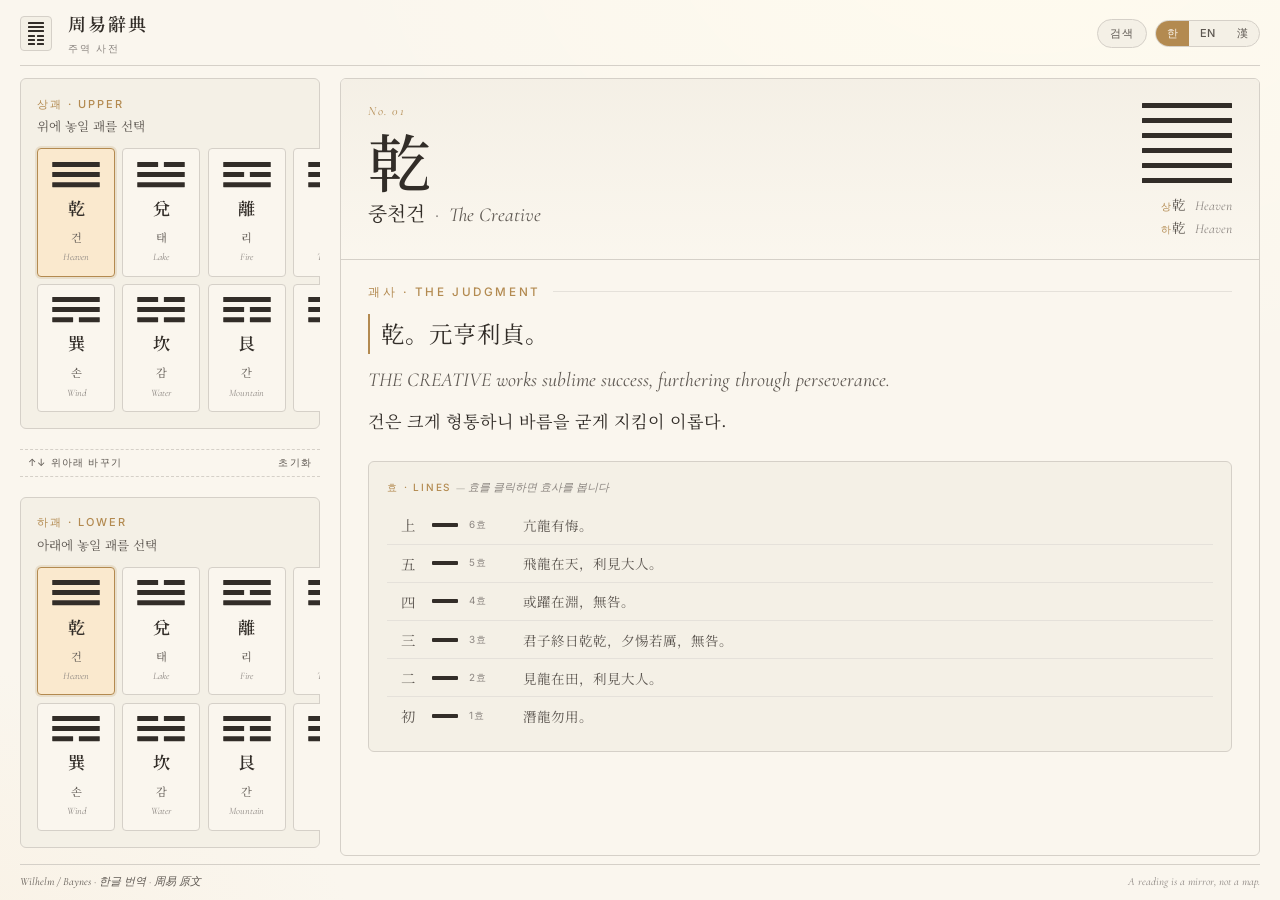
==== index.html @ c34877af "Implement responsive design with clamp for font sizes Add responsive font sizes and layout adjustmen" ====
<!doctype html>
<html lang="ko">
<head>
<meta charset="utf-8">
<meta name="viewport" content="width=device-width,initial-scale=1">
<title>주역 사전 · I Ching Dictionary</title>
<style>

:root {
  --paper: oklch(0.975 0.012 85);
  --paper-2: oklch(0.955 0.014 85);
  --paper-edge: oklch(0.92 0.014 80);
  --ink: oklch(0.30 0.012 60);
  --ink-soft: oklch(0.46 0.012 60);
  --ink-faint: oklch(0.62 0.010 60);
  --rule: oklch(0.86 0.012 80);
  --rule-soft: oklch(0.91 0.010 80);
  --gold: oklch(0.66 0.09 75);
  --gold-soft: oklch(0.88 0.05 80);
  --sel: oklch(0.94 0.04 80);

  --fS: "Noto Serif KR","Noto Serif TC","Songti SC",serif;
  --fE: "Cormorant Garamond","EB Garamond",Georgia,serif;
  --fU: "Inter",-apple-system,"Helvetica Neue",sans-serif;
}
*, *::before, *::after { box-sizing: border-box; margin: 0; padding: 0; }
html, body { height: 100%; }
body {
  font-family: var(--fU);
  color: var(--ink);
  background:
    radial-gradient(1200px 800px at 80% -10%, oklch(0.99 0.018 85), transparent 60%),
    radial-gradient(900px 600px at -10% 110%, oklch(0.96 0.02 80), transparent 55%),
    var(--paper);
  font-size: 14px;
  line-height: 1.55;
  -webkit-font-smoothing: antialiased;
  text-rendering: optimizeLegibility;
}
#root { height: 100%; overflow: hidden; display: flex; flex-direction: column; max-width: 1440px; margin: 0 auto; padding: 0 32px; }

/* ── header ── */
.hdr {
  display: flex; align-items: center; justify-content: space-between;
  padding: 16px 0 14px;
  border-bottom: 1px solid var(--rule);
  flex-shrink: 0;
}
.brand { display: flex; align-items: center; gap: 16px; }
.bmark {
  display: flex; flex-direction: column; gap: 4px;
  padding: 8px 10px;
  border: 1px solid var(--rule);
  border-radius: 4px;
  background: var(--paper-2);
}
.btitle {
  font-family: var(--fS);
  font-size: 22px; font-weight: 600; letter-spacing: 2px; color: var(--ink);
}
.bsub {
  font-family: var(--fU);
  font-size: 10px; letter-spacing: .18em; text-transform: uppercase; color: var(--ink-faint); margin-top: 3px;
}
.nav { display: flex; gap: 8px; align-items: center; }
.nbtn {
  font-family: var(--fU); font-size: 12px; letter-spacing: .08em; text-transform: uppercase;
  padding: 9px 16px; border-radius: 999px; border: 1px solid var(--rule);
  background: var(--paper-2); color: var(--ink-soft); cursor: pointer; transition: all .15s;
}
.nbtn:hover { border-color: var(--gold); color: var(--ink); }
.lsw { display: flex; border: 1px solid var(--rule); border-radius: 999px; overflow: hidden; background: var(--paper-2); }
.lbtn { font-family: var(--fU); font-size: 11px; font-weight: 500; padding: 7px 14px; border: none; background: transparent; color: var(--ink-soft); cursor: pointer; transition: all .15s; }
.lbtn:hover { color: var(--ink); }
.lbtn.on { background: var(--gold); color: var(--paper); }

/* ── layout ── */
.body {
  display: grid; grid-template-columns: 360px 1fr; gap: 40px;
  padding: 28px 0 12px; flex: 1; min-height: 0; }
.sidebar { height: 100%; overflow-y: auto; overflow-x: hidden; display: flex; flex-direction: column; gap: 20px; padding-bottom: 8px; scrollbar-width: thin; scrollbar-color: var(--paper-edge) transparent; }
.divider { display: flex; justify-content: space-between; align-items: center; padding: 4px 8px; border-top: 1px dashed var(--rule); border-bottom: 1px dashed var(--rule); flex-shrink: 0; }
.tbtn { background: none; border: none; font-family: var(--fU); font-size: 11px; letter-spacing: .12em; text-transform: uppercase; color: var(--ink-soft); cursor: pointer; padding: 8px 6px; }
.tbtn:hover { color: var(--gold); }

/* ── picker ── */
.picker { flex: 1; display: flex; flex-direction: column; background: var(--paper-2); border: 1px solid var(--rule); border-radius: 6px; padding: 20px; }
.pey { font-family: var(--fU); font-size: 11px; letter-spacing: .18em; text-transform: uppercase; color: var(--gold); font-weight: 500; }
.psub { font-family: var(--fS); font-size: 13px; color: var(--ink-soft); margin-top: 4px; margin-bottom: 16px; }
.pgrid { display: grid; grid-template-columns: repeat(4, 1fr); gap: 8px; }
.tcard { display: flex; flex-direction: column; align-items: center; gap: 8px; padding: 12px 6px 10px; background: var(--paper); border: 1px solid var(--rule); border-radius: 4px; cursor: pointer; transition: all .15s; font-family: inherit; }
.tcard:hover { border-color: var(--gold); transform: translateY(-1px); }
.tcard.on { background: var(--sel); border-color: var(--gold); box-shadow: 0 0 0 2px oklch(0.66 0.09 75 / .18); }
.than { font-family: var(--fS); font-size: 16px; font-weight: 600; color: var(--ink); }
.tname { font-family: var(--fS); font-size: 11px; color: var(--ink-soft); margin-top: 2px; }
.ten { font-family: var(--fE); font-style: italic; font-size: 11px; color: var(--ink-faint); }

/* ── trigram / hex glyphs ── */
.tg { display: flex; flex-direction: column; align-items: center; }
.tr { display: flex; justify-content: space-between; align-items: center; }
.bar { background: var(--ink); border-radius: .5px; height: 100%; }
.bar.s { width: 100%; }
.bar.h { width: 44%; }
.hg { display: flex; flex-direction: column; align-items: center; }
.hr { display: flex; justify-content: space-between; align-items: center; position: relative; padding: 1px 0; }
.hr.act::before { content: ""; position: absolute; left: -14px; right: -14px; top: -3px; bottom: -3px; background: var(--gold-soft); border-radius: 2px; z-index: -1; }

/* ── main panel ── */
.main { height: 100%; overflow-y: auto; overflow-x: hidden; scrollbar-width: thin; scrollbar-color: var(--paper-edge) transparent; }
.detail { min-height: 100%; background: var(--paper); border: 1px solid var(--rule); border-radius: 6px; overflow: hidden; }
.empty {  flex: 1; display: flex; align-items: center; justify-content: center; background: var(--paper-2); }
.empt-in { text-align: center; max-width: 360px; padding: 40px; }
.empt-sym { font-family: var(--fS); font-size: 36px; color: var(--ink-faint); letter-spacing: 4px; margin-bottom: 24px; line-height: 1; }
.empt-t { font-family: var(--fS); font-size: 18px; color: var(--ink); margin-bottom: 8px; }
.empt-s { font-family: var(--fE); font-style: italic; color: var(--ink-faint); font-size: 14px; }

/* ── detail header ── */
.dhead {
  display: grid; grid-template-columns: 1fr auto; gap: 32px;
  padding: 40px 48px 32px; border-bottom: 1px solid var(--rule);
  background: linear-gradient(to bottom, var(--paper-2), var(--paper));
}
.dnum { font-family: var(--fE); font-style: italic; font-size: 13px; color: var(--gold); letter-spacing: .12em; }
.dhan { font-family: var(--fS); font-size: 64px; font-weight: 500; margin: 6px 0 8px; letter-spacing: 4px; color: var(--ink); line-height: 1; }
.dnames { display: flex; align-items: baseline; gap: 10px; }
.dko { font-family: var(--fS); font-size: 18px; color: var(--ink); }
.den { font-family: var(--fE); font-style: italic; font-size: 18px; color: var(--ink-soft); }
.dot { color: var(--ink-faint); }
.dright { display: flex; flex-direction: column; align-items: flex-end; gap: 14px; }
.tpair { font-family: var(--fS); font-size: 13px; color: var(--ink-soft); text-align: right; line-height: 1.7; }
.plbl { display: inline-block; width: 20px; font-family: var(--fU); font-size: 10px; letter-spacing: .1em; color: var(--gold); }
.pen { font-family: var(--fE); font-style: italic; color: var(--ink-faint); margin-left: 6px; }

/* ── detail body ── */
.dbody { padding: 40px 48px 48px; display: flex; flex-direction: column; gap: 40px; }
.seyebrow {
  font-family: var(--fU); font-size: 11px; letter-spacing: .22em; text-transform: uppercase;
  color: var(--gold); font-weight: 500; margin-bottom: 18px;
  display: flex; align-items: center; gap: 12px;
}
.seyebrow::after { content: ""; flex: 1; height: 1px; background: var(--rule-soft); }

/* ── passage ── */
.passage { display: flex; flex-direction: column; gap: 14px; max-width: 720px; }
.phan { font-family: var(--fS); font-size: 22px; line-height: 1.7; color: var(--ink); letter-spacing: 1px; padding-left: 16px; border-left: 2px solid var(--gold); }
.pen2 { font-family: var(--fE); font-size: 19px; line-height: 1.55; color: var(--ink-soft); font-style: italic; }
.pko { font-family: var(--fS); font-size: 15.5px; line-height: 1.75; color: var(--ink); }

/* ── line rail ── */
.lrail { background: var(--paper-2); border: 1px solid var(--rule); border-radius: 6px; padding: 20px 24px; }
.lhead { display: flex; align-items: baseline; gap: 0; margin-bottom: 14px; }
.ley { font-family: var(--fU); font-size: 11px; letter-spacing: .18em; text-transform: uppercase; color: var(--gold); font-weight: 500; }
.lhint { font-family: var(--fE); font-style: italic; font-size: 12px; color: var(--ink-faint); font-weight: 400; letter-spacing: 0; text-transform: none; }
.lhead2 { display: flex; align-items: center; justify-content: space-between; margin-bottom: 16px; }
.backbtn { font-family: var(--fU); font-size: 11px; letter-spacing: .1em; color: var(--gold); background: none; border: 1px solid var(--gold-soft); border-radius: 999px; padding: 5px 14px; cursor: pointer; transition: all .15s; flex-shrink: 0; }
.backbtn:hover { background: var(--gold-soft); color: var(--ink); }
.llist { display: flex; flex-direction: column; gap: 2px; }
.li {
  display: grid; grid-template-columns: 32px 28px 56px 1fr; align-items: center; gap: 14px;
  padding: 10px 8px; background: transparent; border: none;
  border-bottom: 1px solid var(--rule-soft); cursor: pointer; text-align: left;
  font-family: inherit; transition: background .12s; width: 100%;
}
.li:last-child { border-bottom: none; }
.li:hover { background: var(--paper); }
.lnum { font-family: var(--fS); font-size: 14px; color: var(--ink-soft); text-align: center; }
.lstroke { display: flex; align-items: center; }
.stk { display: block; height: 4px; background: var(--ink); border-radius: 1px; }
.stk.s { width: 28px; }
.stk.b { width: 28px; background: linear-gradient(to right, var(--ink) 0 12px, transparent 12px 16px, var(--ink) 16px 28px); }
.llbl { font-family: var(--fU); font-size: 11px; letter-spacing: .1em; color: var(--ink-faint); text-transform: uppercase; }
.lprev { font-family: var(--fS); font-size: 13px; color: var(--ink-soft); white-space: nowrap; overflow: hidden; text-overflow: ellipsis; }

/* ── footer ── */
.ftr { display: flex; justify-content: space-between; padding: 20px 0 24px; border-top: 1px solid var(--rule); font-family: var(--fE); font-style: italic; font-size: 12.5px; color: var(--ink-soft); flex-shrink: 0; }
.ftr .m { color: var(--ink-faint); }

/* ── search overlay ── */
.sov { position: fixed; inset: 0; background: oklch(0.20 0.008 60 / .45); z-index: 100; display: flex; align-items: flex-start; justify-content: center; padding-top: 60px; backdrop-filter: blur(3px); }
.spanel { width: min(680px, 92vw); background: var(--paper); border: 1px solid var(--rule); border-radius: 10px; overflow: hidden; box-shadow: 0 24px 64px oklch(0.20 0.008 60 / .22); max-height: 80vh; display: flex; flex-direction: column; }
.shead { display: flex; align-items: center; gap: 12px; padding: 16px 20px; border-bottom: 1px solid var(--rule); flex-shrink: 0; }
.sinwrap { flex: 1; display: flex; align-items: center; gap: 10px; background: var(--paper-2); border: 1px solid var(--rule); border-radius: 6px; padding: 0 14px; }
.sico { color: var(--gold); font-size: 16px; }
.sin { flex: 1; font-family: var(--fS); font-size: 15px; color: var(--ink); background: transparent; border: none; outline: none; padding: 11px 0; }
.sin::placeholder { color: var(--ink-faint); }
.sclr { background: none; border: none; color: var(--ink-faint); cursor: pointer; font-size: 13px; padding: 4px; }
.sclsbtn { font-family: var(--fU); font-size: 11px; letter-spacing: .1em; text-transform: uppercase; padding: 8px 14px; border: 1px solid var(--rule); border-radius: 999px; background: var(--paper-2); color: var(--ink-soft); cursor: pointer; white-space: nowrap; }
.sclsbtn:hover { border-color: var(--gold); color: var(--ink); }
.sres { overflow-y: auto; flex: 1; }
.sempty { padding: 48px 24px; text-align: center; font-family: var(--fE); font-style: italic; color: var(--ink-faint); font-size: 14px; }
.sitem { width: 100%; text-align: left; background: none; border: none; border-bottom: 1px solid var(--rule-soft); padding: 14px 20px; cursor: pointer; font-family: inherit; transition: background .1s; }
.sitem:hover { background: var(--paper-2); }
.sitem:last-child { border-bottom: none; }
.smeta { display: flex; align-items: baseline; gap: 8px; margin-bottom: 4px; }
.snum { font-family: var(--fE); font-style: italic; font-size: 11px; color: var(--gold); }
.shan2 { font-family: var(--fS); font-size: 16px; font-weight: 600; color: var(--ink); }
.sko { font-family: var(--fS); font-size: 12px; color: var(--ink-soft); }
.stag { font-family: var(--fU); font-size: 10px; letter-spacing: .12em; text-transform: uppercase; color: var(--gold); background: var(--gold-soft); padding: 2px 7px; border-radius: 999px; margin-left: 4px; }
.ssnip { font-family: var(--fS); font-size: 12.5px; color: var(--ink-soft); line-height: 1.55; }

/* ── scrollbar ── */
::-webkit-scrollbar { width: 8px; } ::-webkit-scrollbar-track { background: transparent; } ::-webkit-scrollbar-thumb { background: var(--paper-edge); border-radius: 10px; }


/* ── responsive / viewport-fit ── */

/* 큰 화면: 넉넉한 레이아웃 유지 */
@media (min-width: 1200px) {
  .dhead { padding: 36px 48px 28px; }
  .dbody { padding: 32px 48px 40px; }
}

/* 태블릿 landscape (768px~1199px 너비 AND 최대 900px 높이) — 스크롤 없이 화면에 딱 맞춤 */
@media (min-width: 768px) and (max-height: 900px) {
  #root { padding: 0 20px; }
  .hdr { padding: 10px 0 9px; }
  .bmark { padding: 5px 7px; gap: 3px; }
  .btitle { font-size: 18px; }
  .nbtn { padding: 6px 12px; font-size: 11px; }
  .lbtn { padding: 5px 11px; }

  .body { gap: 20px; padding: 12px 0 8px; grid-template-columns: 300px 1fr; }

  /* 피커 소형화 */
  .picker { flex: 1; display: flex; flex-direction: column; padding: 12px 12px 10px; }
  .psub { font-size: 11px; margin-top: 2px; margin-bottom: 10px; }
  .pgrid { gap: 5px; }
  .tcard { padding: 6px 3px 5px; gap: 4px; }
  .than { font-size: 13px; }
  .tname { font-size: 9px; margin-top: 1px; }
  .ten { font-size: 9px; }
  /* 팔괘 글리프 축소 */
  .tcard .tg { transform: scale(0.72); transform-origin: top center; margin-bottom: -8px; }
  .divider { padding: 1px 4px; }
  .tbtn { padding: 5px 4px; font-size: 10px; }

  /* 괘 상세 소형화 */
  .dhead { padding: 16px 24px 14px; gap: 20px; }
  .dnum { font-size: 11px; }
  .dhan { font-size: 40px; margin: 3px 0 5px; letter-spacing: 3px; }
  .dko, .den { font-size: 14px; }
  .dright { gap: 10px; }
  .tpair { font-size: 11px; line-height: 1.6; }
  .dbody { padding: 16px 24px 20px; gap: 18px; }
  .seyebrow { font-size: 10px; margin-bottom: 12px; }

  /* 본문 텍스트 소형화 */
  .passage { gap: 9px; }
  .phan { font-size: 17px; line-height: 1.65; padding-left: 12px; }
  .pen2 { font-size: 15px; }
  .pko { font-size: 13px; }

  /* 효 목록 소형화 */
  .lrail { padding: 14px 16px; }
  .lhead { margin-bottom: 10px; }
  .ley { font-size: 10px; }
  .lhint { font-size: 11px; }
  .llist { gap: 0; }
  .li { padding: 7px 5px; gap: 10px; grid-template-columns: 26px 26px 44px 1fr; }
  .lnum { font-size: 12px; }
  .llbl { font-size: 10px; }
  .lprev { font-size: 12px; }
  .lhead2 { margin-bottom: 12px; }
  .backbtn { font-size: 10px; padding: 4px 11px; }

  .ftr { padding: 8px 0 10px; font-size: 11px; }
}

/* 1100px 이하 (태블릿 portrait 포함) */
@media (max-width: 1100px) and (min-height: 901px) {
  #root { padding: 0 20px; }
  .body { grid-template-columns: 320px 1fr; gap: 28px; }
  .dhead { padding: 28px 32px; grid-template-columns: 1fr; }
  .dright { align-items: flex-start; }
  .tpair { text-align: left; }
  .dbody { padding: 24px 32px 32px; }
  .dhan { font-size: 48px; }
}


/* 모바일: 피커 flex:1 해제 */
@media (max-width: 767px) {
  .picker { flex: none; }
  .detail { min-height: 0; }
}

/* 모바일 / portrait */
@media (max-width: 767px) {
  html, body { overflow: auto; height: auto; }
  #root { overflow: auto; height: auto; padding: 0 16px; }
  .body { grid-template-columns: 1fr; height: auto; overflow: visible; padding: 12px 0; }
  .sidebar, .main { height: auto; overflow: visible; }
  .dhead { grid-template-columns: 1fr; padding: 20px; }
  .dright { align-items: flex-start; }
  .tpair { text-align: left; }
  .dbody { padding: 20px; }
  .dhan { font-size: 36px; }
}


/* ── 뷰포트 반응형 크기 (폰트·여백 모두 높이에 비례) ── */
.than  { font-size: clamp(13px, 1.9dvh, 22px); }
.tname { font-size: clamp(9px,  1.25dvh, 15px); margin-top: clamp(1px, 0.3dvh, 4px); }
.ten   { font-size: clamp(9px,  1.1dvh,  13px); }

.dnum  { font-size: clamp(11px, 1.4dvh, 16px); }
.dhan  { font-size: clamp(36px, 7dvh,   96px); margin: clamp(3px,0.7dvh,10px) 0 clamp(4px,0.8dvh,12px); }
.dko   { font-size: clamp(14px, 2.2dvh, 24px); }
.den   { font-size: clamp(14px, 2.2dvh, 24px); }
.tpair { font-size: clamp(11px, 1.5dvh, 16px); }

.phan  { font-size: clamp(15px, 2.6dvh, 30px); line-height: 1.7; padding-left: clamp(10px,1.2dvh,18px); }
.pen2  { font-size: clamp(13px, 2.2dvh, 24px); }
.pko   { font-size: clamp(12px, 1.9dvh, 20px); }

.seyebrow { font-size: clamp(10px, 1.3dvh, 14px); margin-bottom: clamp(10px, 1.5dvh, 20px); }
.lnum  { font-size: clamp(12px, 1.6dvh, 16px); }
.llbl  { font-size: clamp(9px,  1.1dvh, 12px); }
.lprev { font-size: clamp(11px, 1.5dvh, 15px); }
.li    { padding: clamp(5px, 0.9dvh, 12px) 8px; gap: clamp(8px, 1.2dvh, 16px); }

.dhead { padding: clamp(14px,2.5dvh,44px) clamp(18px,3dvh,52px) clamp(12px,2dvh,34px); }
.dbody { padding: clamp(14px,2.5dvh,44px) clamp(18px,3dvh,52px) clamp(16px,2.5dvh,50px); gap: clamp(16px,2.8dvh,44px); }
.passage { gap: clamp(8px, 1.2dvh, 16px); }
.lrail { padding: clamp(12px,1.8dvh,22px) clamp(14px,2dvh,26px); }
.lhead { margin-bottom: clamp(8px,1.2dvh,16px); }

.picker { padding: clamp(12px,1.8dvh,22px); }
.psub   { font-size: clamp(11px,1.4dvh,14px); margin-top: clamp(2px,0.4dvh,5px); margin-bottom: clamp(8px,1.4dvh,18px); }
.pgrid  { gap: clamp(5px, 0.8dvh, 10px); flex: 1; grid-template-rows: repeat(2, 1fr); }
.tcard  { height: 100%; justify-content: center; padding: clamp(6px,1dvh,14px) 5px; gap: clamp(4px,0.7dvh,10px); }

</style>
<link rel="preconnect" href="https://fonts.googleapis.com">
<link rel="preconnect" href="https://fonts.gstatic.com" crossorigin>
<link href="https://fonts.googleapis.com/css2?family=Noto+Serif+KR:wght@300;400;500;600;700&family=Cormorant+Garamond:ital,wght@0,400;0,500;0,600;1,400;1,500&family=Inter:wght@400;500;600&display=swap" rel="stylesheet">
</head>
<body>
<div id="root"></div>
<script>window.__D__ = {"1-1": {"number": 1, "name": {"han": "乾", "ko": "중천건", "en": "The Creative"}, "judgment": {"han": "乾。元亨利貞。", "en": "THE CREATIVE works sublime success, furthering through perseverance.", "ko": "건은 크게 형통하니 바름을 굳게 지킴이 이롭다."}, "lines": [{"han": "초구(初九)：潛龍勿用。", "en": "Hidden dragon. Do not act.", "ko": "잠긴 용이니 쓰지 말라."}, {"han": "구이(九二)：見龍在田，利見大人。", "en": "Dragon appearing in the field. It furthers one to see the great man.", "ko": "나타난 용이 밭에 있으니 대인을 만나봄이 이롭다."}, {"han": "구삼(九三)：君子終日乾乾，夕惕若厲，無咎。", "en": "All day long the superior man is creatively active. At nightfall his mind is still beset with cares. Danger. No blame.", "ko": "군자가 종일 힘쓰고 저녁에도 두려워하면 위태로우나 허물이 없다."}, {"han": "구사(九四)：或躍在淵，無咎。", "en": "Wavering flight over the depths. No blame.", "ko": "혹 뛰어 연못에 있으니 허물이 없다."}, {"han": "구오(九五)：飛龍在天，利見大人。", "en": "Flying dragon in the heavens. It furthers one to see the great man.", "ko": "나는 용이 하늘에 있으니 대인을 만나봄이 이롭다."}, {"han": "상구(上九)：亢龍有悔。", "en": "Arrogant dragon will have cause to repent.", "ko": "항진한 용이니 후회가 있으리라."}]}, "1-2": {"number": 10, "name": {"han": "履", "ko": "천택리", "en": "Treading"}, "judgment": {"han": "履虎尾，不咥人，亨。", "en": "TREADING. Treading upon the tail of the tiger. It does not bite the man. Success.", "ko": "호랑이 꼬리를 밟아도 사람을 물지 않으니 형통하다."}, "lines": [{"han": "초구(初九)：素履，往無咎。", "en": "Plain conduct. Progress without blame.", "ko": "소박하게 행동하니 나아가도 허물이 없다."}, {"han": "구이(九二)：履道坦坦，幽人貞吉。", "en": "Treading a smooth, level course. The perseverance of a dark man brings good fortune.", "ko": "평탄하고 넓은 길을 밟으니 은둔한 사람의 바름이 길하다."}, {"han": "육삼(六三)：眇能視，跛能履，履虎尾，咥人，凶。武人為于大君。", "en": "A one-eyed man is able to see, a lame man is able to tread. He treads on the tail of the tiger. The tiger bites the man. Misfortune. Thus does a warrior act on behalf of his great prince.", "ko": "애꾸눈도 볼 수 있고 절름발이도 밟을 수 있으나 호랑이 꼬리를 밟으니 사람을 무니 흉하다. 무인이 대군을 위해 행함이다."}, {"han": "구사(九四)：履虎尾，愬愬，終吉。", "en": "He treads on the tail of the tiger. Caution and circumspection lead ultimately to good fortune.", "ko": "호랑이 꼬리를 밟되 두려워하고 삼가면 마침내 길하다."}, {"han": "구오(九五)：夬履，貞厲。", "en": "Resolute conduct. Perseverance with awareness of danger.", "ko": "결단하여 행동하니 바름을 지키되 위태로움을 알아야 한다."}, {"han": "상구(上九)：視履考祥，其旋元吉。", "en": "Look to your conduct and weigh the favorable signs. When everything is fulfilled, supreme good fortune comes.", "ko": "밟은 것을 살펴 길흉을 헤아리니 그 돌아오는 것이 크게 길하다."}]}, "1-3": {"number": 13, "name": {"han": "同人", "ko": "천화동인", "en": "Fellowship with Men"}, "judgment": {"han": "同人于野，亨。利涉大川，利君子貞。", "en": "FELLOWSHIP WITH MEN in the open. Success. It furthers one to cross the great water. The perseverance of the superior man furthers.", "ko": "동인이 들에서 하니 형통하다. 큰 강을 건넘이 이롭고 군자의 바름이 이롭다."}, "lines": [{"han": "초구(初九)：同人于門，無咎。", "en": "Fellowship with men at the gate. No blame.", "ko": "문에서 사람들과 함께하니 허물이 없다."}, {"han": "육이(六二)：同人于宗，吝。", "en": "Fellowship with men in the clan. Humiliation.", "ko": "종족 안에서만 사람들과 함께하니 인색하다."}, {"han": "구삼(九三)：伏戎于莽，升其高陵，三歲不興。", "en": "He hides weapons in the thicket; he climbs the high hill in front of it. For three years he does not rise up.", "ko": "무기를 수풀에 숨기고 그 높은 언덕에 오르나 삼 년이 지나도록 일어나지 못한다."}, {"han": "구사(九四)：乘其墉，弗克攻，吉。", "en": "He climbs up on his wall; he cannot attack. Good fortune.", "ko": "담장에 올라가나 공격하지 못하니 길하다."}, {"han": "구오(九五)：同人，先號咷而後笑，大師克相遇。", "en": "Men bound in fellowship first weep and lament, but afterward they laugh. After great struggles they succeed in meeting.", "ko": "동인이 먼저 울부짖다가 나중에 웃으니 대군이 이겨서 서로 만난다."}, {"han": "상구(上九)：同人于郊，無悔。", "en": "Fellowship with men in the meadow. No remorse.", "ko": "교외에서 사람들과 함께하니 후회가 없다."}]}, "1-4": {"number": 25, "name": {"han": "無妄", "ko": "천뢰무망", "en": "Innocence"}, "judgment": {"han": "無妄。元亨利貞。其匪正，有眚，不利有攸往。", "en": "INNOCENCE. Supreme success. Perseverance furthers. If someone is not as he should be, he has misfortune, and it does not further him to undertake anything.", "ko": "무망은 크게 형통하고 바름이 이롭다. 바르지 않으면 재앙이 있어 나아갈 바가 있음이 이롭지 않다."}, "lines": [{"han": "초구(初九)：無妄，往吉。", "en": "Innocent behavior brings good fortune.", "ko": "망령됨이 없으니 나아가면 길하다."}, {"han": "육이(六二)：不耕穫，不菑畬，則利有攸往。", "en": "If one does not count on the harvest while plowing, nor on the use of the ground while clearing it, it furthers one to undertake something.", "ko": "밭 갈면서 수확을 바라지 않고 개간하면서 이용을 바라지 않으면 나아갈 바가 있음이 이롭다."}, {"han": "육삼(六三)：無妄之災，或繫之牛，行人之得，邑人之災。", "en": "Undeserved misfortune. The cow that was tethered by someone is the wanderer's gain, the citizen's loss.", "ko": "망령되지 않은 재앙이니 혹 매어둔 소를 나그네가 얻고 고을 사람은 재앙을 당한다."}, {"han": "구사(九四)：可貞，無咎。", "en": "He who can be persevering remains without blame.", "ko": "바름을 지킬 수 있으면 허물이 없다."}, {"han": "구오(九五)：無妄之疾，勿藥有喜。", "en": "Use no medicine in an illness incurred through no fault of your own. It will pass of itself.", "ko": "망령되지 않은 병이니 약을 쓰지 않아도 기쁨이 있다."}, {"han": "상구(上九)：無妄，行有眚，無攸利。", "en": "To act brings misfortune. Nothing furthers.", "ko": "망령됨이 없으나 행동하면 재앙이 있어 이로울 바가 없다."}]}, "1-5": {"number": 44, "name": {"han": "姤", "ko": "천풍구", "en": "Coming to Meet"}, "judgment": {"han": "姤。女壯，勿用取女。", "en": "COMING TO MEET. The maiden is powerful. One should not marry such a maiden.", "ko": "구는 여자가 강하니 그런 여자를 취해서는 안 된다."}, "lines": [{"han": "초육(初六)：繫于金柅，貞吉，有攸往，見凶，羸豕孚蹢躅。", "en": "It must be checked with a brake of bronze. Perseverance brings good fortune. If one lets it take its course, one experiences misfortune. Even a lean pig has it in him to rage around.", "ko": "금으로 된 제동장치에 매어두니 바름이 길하다. 나아갈 바가 있으면 흉함을 본다. 야윈 돼지도 이리저리 뛰어다닌다."}, {"han": "구이(九二)：包有魚，無咎，不利賓。", "en": "There is a fish in the tank. No blame. Does not further guests.", "ko": "주머니에 물고기가 있으니 허물이 없으나 손님에게는 이롭지 않다."}, {"han": "구삼(九三)：臀無膚，其行次且，厲，無大咎。", "en": "There is no skin on his thighs, and walking comes hard. If one is mindful of the danger, no great mistake is made.", "ko": "엉덩이에 살갗이 없어 걷기가 힘드니 위태로우나 큰 허물은 없다."}, {"han": "구사(九四)：包無魚，起凶。", "en": "No fish in the tank. This leads to misfortune.", "ko": "주머니에 물고기가 없으니 흉함이 일어난다."}, {"han": "구오(九五)：以杞包瓜，含章，有隕自天。", "en": "A melon covered with willow leaves. Hidden lines. Then it drops down to one from heaven.", "ko": "버드나무 잎으로 오이를 감싸니 문채를 머금고 하늘에서 떨어짐이 있다."}, {"han": "상구(上九)：姤其角，吝，無咎。", "en": "He comes to meet with his horns. Humiliation. No blame.", "ko": "뿔로 만나니 인색하나 허물이 없다."}]}, "1-6": {"number": 6, "name": {"han": "訟", "ko": "천수송", "en": "Conflict"}, "judgment": {"han": "訟。有孚，窒，惕中吉，終凶。利見大人，不利涉大川。", "en": "CONFLICT. You are sincere and are being obstructed. A cautious halt halfway brings good fortune. Going through to the end brings misfortune. It furthers one to see the great man. It does not further one to cross the great water.", "ko": "송은 믿음이 있으나 막히니, 두려워하며 중도에 멈추면 길하고 끝까지 가면 흉하다. 대인을 만나봄이 이롭고, 큰 강을 건넘은 이롭지 않다."}, "lines": [{"han": "초육(初六)：不永所事，小有言，終吉。", "en": "If one does not perpetuate the affair, there is a little gossip. In the end, good fortune comes.", "ko": "일을 오래 끌지 않으면 약간의 말이 있으나 마침내 길하다."}, {"han": "구이(九二)：不克訟，歸而逋，其邑人三百戶，無眚。", "en": "One cannot engage in conflict; one returns home, gives way. The people of his town, three hundred households, remain free of guilt.", "ko": "소송에서 이기지 못하고 돌아와 달아나니 그 고을 삼백 호의 사람이 재앙이 없다."}, {"han": "육삼(六三)：食舊德，貞厲，終吉，或從王事，無成。", "en": "To nourish oneself on ancient virtue induces perseverance. Danger. In the end, good fortune. If by chance you are in the service of a king, seek not works.", "ko": "옛 덕으로 먹고 살며 바름을 지키면 위태로우나 마침내 길하니, 혹 왕의 일에 종사하면 이룸이 없으리라."}, {"han": "구사(九四)：不克訟，復即命，渝，安貞吉。", "en": "One cannot engage in conflict. One turns back and submits to fate, changes one's attitude, and finds peace in perseverance. Good fortune.", "ko": "소송에서 이기지 못하고 돌아와 명에 따르며 바꾸어 편안히 바름을 지키면 길하다."}, {"han": "구오(九五)：訟，元吉。", "en": "To contend before him brings supreme good fortune.", "ko": "소송함에 크게 길하다."}, {"han": "상구(上九)：或錫之鞶帶，終朝三褫之。", "en": "Even if by chance a leather belt is bestowed on one, by the end of a morning it will have been snatched away three times.", "ko": "혹 가죽 띠를 받더라도 하루아침에 세 번 빼앗기리라."}]}, "1-7": {"number": 33, "name": {"han": "遯", "ko": "천산둔", "en": "Retreat"}, "judgment": {"han": "遯。亨，小利貞。", "en": "RETREAT. Success. In what is small, perseverance furthers.", "ko": "둔은 형통하니 작은 일에 바름이 이롭다."}, "lines": [{"han": "초육(初六)：遯尾，厲，勿用有攸往。", "en": "Retreat! At the tail. This is dangerous. One must not undertake anything.", "ko": "물러남의 꼬리니 위태롭고 나아갈 바가 있음이 이롭지 않다."}, {"han": "육이(六二)：執之用黃牛之革，莫之勝說。", "en": "He holds him fast with yellow cowhide. No one can tear him loose.", "ko": "황소 가죽으로 단단히 잡으니 아무도 풀지 못한다."}, {"han": "구삼(九三)：係遯，有疾厲，畜臣妾吉。", "en": "A halted retreat is nerve-wracking and dangerous. To retain people as men- and maidservants brings good fortune.", "ko": "물러남에 매임이 있어 병과 위태로움이 있으나 신하와 첩을 기름이 길하다."}, {"han": "구사(九四)：好遯，君子吉，小人否。", "en": "Voluntary retreat brings good fortune to the superior man and downfall to the inferior man.", "ko": "좋아서 물러나니 군자는 길하고 소인은 그렇지 않다."}, {"han": "구오(九五)：嘉遯，貞吉。", "en": "Friendly retreat. Perseverance brings good fortune.", "ko": "아름답게 물러나니 바름이 길하다."}, {"han": "상구(上九)：肥遯，無不利。", "en": "Cheerful retreat. Nothing that does not further.", "ko": "여유롭게 물러나니 이롭지 않음이 없다."}]}, "1-8": {"number": 12, "name": {"han": "否", "ko": "천지비", "en": "Standstill"}, "judgment": {"han": "否之匪人，不利君子貞，大往小來。", "en": "STANDSTILL. Evil people do not further the perseverance of the superior man. The great departs; the small approaches.", "ko": "비는 사람답지 못한 것이니 군자의 바름이 이롭지 않다. 큰 것이 가고 작은 것이 온다."}, "lines": [{"han": "초육(初六)：拔茅茹，以其彙，貞吉，亨。", "en": "When ribbon grass is pulled up, the sod comes with it. Each according to his kind. Perseverance brings good fortune and success.", "ko": "띠풀을 뽑으면 그 무리가 함께 나오니 바름이 길하고 형통하다."}, {"han": "육이(六二)：包承，小人吉，大人否，亨。", "en": "They bear and endure; this means good fortune for inferior people. The standstill serves to help the great man to attain success.", "ko": "포용하고 받드니 소인은 길하고 대인은 비색하나 형통하다."}, {"han": "육삼(六三)：包羞。", "en": "They bear shame.", "ko": "부끄러움을 머금도다."}, {"han": "구사(九四)：有命，無咎，疇離祉。", "en": "He who acts at the command of the highest remains without blame. Those of like mind partake of the blessing.", "ko": "명이 있으면 허물이 없으니 무리가 복을 함께 누린다."}, {"han": "구오(九五)：休否，大人吉。其亡其亡，繫于苞桑。", "en": "Standstill gives way. Good fortune for the great man. What if it should fail, what if it should fail? In this way he ties it to a cluster of mulberry shoots.", "ko": "비색함이 그치니 대인이 길하다. 망할까 망할까 하는 마음으로 뽕나무 덤불에 매어두는 듯이 한다."}, {"han": "상구(上九)：傾否，先否後喜。", "en": "The standstill comes to an end. First standstill, then good fortune.", "ko": "비색함이 기울어지니 먼저는 비색하고 나중에는 기쁨이 있도다."}]}, "2-1": {"number": 43, "name": {"han": "夬", "ko": "택천쾌", "en": "Breakthrough"}, "judgment": {"han": "夬。揚于王庭，孚號有厲，告自邑，不利即戎，利有攸往。", "en": "BREAKTHROUGH. One must resolutely make the matter known at the court of the king. It must be announced truthfully. Danger. It is necessary to notify one's own city. It does not further to resort to arms. It furthers one to undertake something.", "ko": "쾌는 왕의 조정에 드높이니 믿음으로 호령함에 위태로움이 있다. 자기 고을에 알리고 군대를 쓰는 것은 이롭지 않으며 나아갈 바가 있음이 이롭다."}, "lines": [{"han": "초구(初九)：壯于前趾，往不勝，為咎。", "en": "Mighty in the forward-striding toes. When one goes and is not equal to the task, one makes a mistake.", "ko": "앞 발가락에 힘이 있으나 나아가도 이기지 못하면 허물이 된다."}, {"han": "구이(九二)：惕號，莫夜有戎，勿恤。", "en": "A cry of alarm. Arms at evening and at night. Fear nothing.", "ko": "경계하여 호령하니 저녁과 밤에 군대가 있어도 두려워하지 말라."}, {"han": "구삼(九三)：壯于頄，有凶。君子夬夬，獨行遇雨，若濡有慍，無咎。", "en": "Being powerful in the cheekbones brings misfortune. The superior man is firmly resolved. He walks alone and is caught in the rain. He is bespattered, and people murmur against him. No blame.", "ko": "광대뼈에 힘이 있으니 흉함이 있다. 군자가 굳게 결단하여 홀로 가다 비를 만나 젖으면 원망이 있으나 허물이 없다."}, {"han": "구사(九四)：臀無膚，其行次且，牽羊悔亡，聞言不信。", "en": "There is no skin on his thighs, and walking comes hard. If a man were to let himself be led like a sheep, remorse would disappear. But if these words are heard they will not be believed.", "ko": "엉덩이에 살갗이 없어 걷기가 힘드니 양처럼 이끌리면 후회가 없어지나 말을 들어도 믿지 않는다."}, {"han": "구오(九五)：莧陸夬夬，中行無咎。", "en": "In dealing with weeds, firm resolution is necessary. Walking in the middle remains without blame.", "ko": "비름과 쑥을 결단하듯이 하니 중도를 걸으면 허물이 없다."}, {"han": "상육(上六)：無號，終有凶。", "en": "No cry. In the end misfortune comes.", "ko": "호령이 없으니 마침내 흉함이 있다."}]}, "2-2": {"number": 58, "name": {"han": "兌", "ko": "중택태", "en": "The Joyous"}, "judgment": {"han": "兌。亨，利貞。", "en": "THE JOYOUS. Success. Perseverance is favorable.", "ko": "태는 형통하고 바름이 이롭다."}, "lines": [{"han": "초구(初九)：和兌，吉。", "en": "Contented joyousness. Good fortune.", "ko": "화락하게 기뻐하니 길하다."}, {"han": "구이(九二)：孚兌，吉，悔亡。", "en": "Sincere joyousness. Good fortune. Remorse disappears.", "ko": "믿음으로 기뻐하니 길하고 후회가 없어진다."}, {"han": "육삼(六三)：來兌，凶。", "en": "Coming joyousness. Misfortune.", "ko": "와서 기뻐하니 흉하다."}, {"han": "구사(九四)：商兌未寧，介疾有喜。", "en": "Joyousness that is weighed and considered, not yet at rest. Man rids himself of mistakes after pondering them.", "ko": "헤아리며 기뻐하나 아직 편안하지 않으니 병을 경계하면 기쁨이 있다."}, {"han": "구오(九五)：孚于剝，有厲。", "en": "Sincerity toward disintegrating influences is dangerous.", "ko": "박괘에 믿음을 두니 위태로움이 있다."}, {"han": "상육(上六)：引兌。", "en": "Seductive joyousness.", "ko": "이끌려 기뻐하도다."}]}, "2-3": {"number": 49, "name": {"han": "革", "ko": "택화혁", "en": "Revolution"}, "judgment": {"han": "革。已日乃孚，元亨利貞，悔亡。", "en": "REVOLUTION. On your own day you are believed. Supreme success, furthering through perseverance. Remorse disappears.", "ko": "혁은 기일이 되어야 믿음을 얻으니 크게 형통하고 바름이 이로우며 후회가 없어진다."}, "lines": [{"han": "초구(初九)：鞏用黃牛之革。", "en": "Wrapped in the hide of a yellow cow.", "ko": "황소 가죽으로 단단히 묶는다."}, {"han": "육이(六二)：已日乃革之，征吉，無咎。", "en": "When one's own day comes, one may create revolution. Starting brings good fortune. No blame.", "ko": "기일이 되어 혁신하니 나아가면 길하고 허물이 없다."}, {"han": "구삼(九三)：征凶，貞厲，革言三就，有孚。", "en": "Starting brings misfortune. Perseverance brings danger. When talk of revolution has gone the rounds three times, one may commit himself, and men will believe him.", "ko": "나아가면 흉하고 바름이 위태롭다. 혁신의 말이 세 번 이루어지면 믿음이 있다."}, {"han": "구사(九四)：悔亡，有孚，改命吉。", "en": "Remorse disappears. Men believe him. Changing the form of government brings good fortune.", "ko": "후회가 없어지니 믿음이 있어 명을 고치면 길하다."}, {"han": "구오(九五)：大人虎變，未占有孚。", "en": "The great man changes like a tiger. Even before he questions the oracle he is believed.", "ko": "대인은 호랑이처럼 변하니 점치기 전에도 믿음이 있다."}, {"han": "상육(上六)：君子豹變，小人革面，征凶，居貞吉。", "en": "The superior man changes like a leopard. The inferior man molts in the face. Starting brings misfortune. To remain persevering brings good fortune.", "ko": "군자는 표범처럼 변하고 소인은 얼굴만 바꾸니 나아가면 흉하고 바름에 거하면 길하다."}]}, "2-4": {"number": 17, "name": {"han": "隨", "ko": "택뢰수", "en": "Following"}, "judgment": {"han": "隨。元亨利貞，無咎。", "en": "FOLLOWING has supreme success. Perseverance brings good fortune. No blame.", "ko": "수는 크게 형통하고 바름이 이로우니 허물이 없다."}, "lines": [{"han": "초구(初九)：官有渝，貞吉。出門交有功。", "en": "The standard is changing. Perseverance brings good fortune. To go out of the door in company produces deeds.", "ko": "관직에 변화가 있으니 바름이 길하다. 문을 나가 사귀면 공이 있다."}, {"han": "육이(六二)：係小子，失丈夫。", "en": "If one clings to the little boy, one loses the strong man.", "ko": "어린아이에게 매이면 장부를 잃는다."}, {"han": "육삼(六三)：係丈夫，失小子。隨有求得，利居貞。", "en": "If one clings to the strong man, one loses the little boy. Through following one finds what one seeks. It furthers one to remain persevering.", "ko": "장부에게 매이면 어린아이를 잃는다. 따름에서 구하면 얻으니 바름에 머무름이 이롭다."}, {"han": "구사(九四)：隨有獲，貞凶。有孚在道，以明，何咎。", "en": "Following creates success. Perseverance brings misfortune. To go one's way with sincerity brings clarity. How could there be blame in this?", "ko": "따름에 얻음이 있으나 바름이 흉하다. 믿음이 있어 도에 있으면 밝음으로써 어찌 허물이 있으리오."}, {"han": "구오(九五)：孚于嘉，吉。", "en": "Sincere in the good. Good fortune.", "ko": "아름다운 것에 믿음이 있으니 길하다."}, {"han": "상육(上六)：拘係之，乃從維之。王用亨于西山。", "en": "He meets with firm allegiance and is still further bound. The king introduces him to the Western Mountain.", "ko": "붙들어 매어 따르게 하니 왕이 서산에서 제사를 지낸다."}]}, "2-5": {"number": 28, "name": {"han": "大過", "ko": "택풍대과", "en": "Preponderance of the Great"}, "judgment": {"han": "大過。棟橈，利有攸往，亨。", "en": "PREPONDERANCE OF THE GREAT. The ridgepole sags to the breaking point. It furthers one to have somewhere to go. Success.", "ko": "대과는 들보가 휘어지니 나아갈 바가 있음이 이롭고 형통하다."}, "lines": [{"han": "초육(初六)：藉用白茅，無咎。", "en": "To spread white rushes underneath. No blame.", "ko": "흰 띠풀을 깔아 쓰니 허물이 없다."}, {"han": "구이(九二)：枯楊生稊，老夫得其女妻，無不利。", "en": "A dry poplar sprouts at the root. An older man takes a young wife. Everything furthers.", "ko": "마른 버드나무에 싹이 나니 늙은 남자가 젊은 아내를 얻으니 이롭지 않음이 없다."}, {"han": "구삼(九三)：棟橈，凶。", "en": "The ridgepole sags to the breaking point. Misfortune.", "ko": "들보가 휘어지니 흉하다."}, {"han": "구사(九四)：棟隆，吉，有它吝。", "en": "The ridgepole is braced. Good fortune. If there are ulterior motives, it is humiliating.", "ko": "들보가 솟으니 길하나 다른 것이 있으면 인색하다."}, {"han": "구오(九五)：枯楊生華，老婦得其士夫，無咎無譽。", "en": "A withered poplar puts forth flowers. An older woman takes a husband. No blame. No praise.", "ko": "마른 버드나무에 꽃이 피니 늙은 여자가 남편을 얻으나 허물도 없고 칭예도 없다."}, {"han": "상육(上六)：過涉滅頂，凶，無咎。", "en": "One must go through the water. It goes over one's head. Misfortune. No blame.", "ko": "물을 건너다 머리까지 잠기니 흉하나 허물은 없다."}]}, "2-6": {"number": 47, "name": {"han": "困", "ko": "택수곤", "en": "Oppression"}, "judgment": {"han": "困。亨，貞，大人吉，無咎，有言不信。", "en": "OPPRESSION. Success. Perseverance. The great man brings about good fortune. No blame. When one has something to say, it is not believed.", "ko": "곤은 형통하고 바름이니 대인이면 길하고 허물이 없다. 말이 있어도 믿음을 받지 못한다."}, "lines": [{"han": "초육(初六)：臀困于株木，入于幽谷，三歲不覿。", "en": "One sits oppressed under a bare tree and strays into a gloomy valley. For three years one sees nothing.", "ko": "엉덩이가 그루터기에 눌리니 어두운 골짜기로 들어가 삼 년 동안 보지 못한다."}, {"han": "구이(九二)：困于酒食，朱紱方來，利用享祀，征凶，無咎。", "en": "One is oppressed while at meat and drink. The man with the scarlet knee bands is just coming. It furthers one to offer sacrifice. To set forth brings misfortune. No blame.", "ko": "술과 음식으로 곤궁하니 붉은 무릎 가리개를 한 자가 오는 중이다. 제사를 드림이 이롭고 나아가면 흉하나 허물이 없다."}, {"han": "육삼(六三)：困于石，據于蒺藜，入于其宮，不見其妻，凶。", "en": "One is oppressed by stone, and leans on thorns and thistles. One enters the house and does not see one's wife. Misfortune.", "ko": "돌에 막히고 가시덤불에 기대니 집에 들어가도 아내를 보지 못하니 흉하다."}, {"han": "구사(九四)：來徐徐，困于金車，吝，有終。", "en": "He comes very slowly. He is oppressed in a golden carriage. Humiliation, but the end is reached.", "ko": "천천히 오니 금수레에서 곤궁하나 인색하나 끝이 있다."}, {"han": "구오(九五)：劓刖，困于赤紱，乃徐有說，利用祭祀。", "en": "His nose and feet are cut off. Oppression at the hands of the man with the purple knee bands. Joy comes softly. It furthers one to make offerings and libations.", "ko": "코와 발이 잘리고 붉은 무릎 가리개를 한 자에게 곤궁하니 천천히 기쁨이 오니 제사를 드림이 이롭다."}, {"han": "상육(上六)：困于葛藟，于臲卼，曰動悔，有悔，征吉。", "en": "He is oppressed by creeping vines. He moves uncertainly and says, Movement brings remorse. If one feels remorse over this and makes a start, good fortune comes.", "ko": "칡덩굴에 얽히고 흔들거리니 움직이면 후회가 있다고 하나 후회가 있으면 나아가 길하다."}]}, "2-7": {"number": 31, "name": {"han": "咸", "ko": "택산함", "en": "Influence"}, "judgment": {"han": "咸。亨，利貞，取女吉。", "en": "INFLUENCE. Success. Perseverance furthers. To take a maiden to wife brings good fortune.", "ko": "함은 형통하고 바름이 이로우니 여자를 취함이 길하다."}, "lines": [{"han": "초육(初六)：咸其拇。", "en": "The influence shows itself in the big toe.", "ko": "엄지발가락에 느낌이 있다."}, {"han": "육이(六二)：咸其腓，凶，居吉。", "en": "The influence shows itself in the calves of the legs. Misfortune. Tarrying brings good fortune.", "ko": "장딴지에 느낌이 있으니 흉하나 머무르면 길하다."}, {"han": "구삼(九三)：咸其股，執其隨，往吝。", "en": "The influence shows itself in the thighs. Holds to that which follows it. To continue is humiliating.", "ko": "넓적다리에 느낌이 있어 따르는 것을 잡으니 나아가면 인색하다."}, {"han": "구사(九四)：貞吉悔亡，憧憧往來，朋從爾思。", "en": "Perseverance brings good fortune. Remorse disappears. If a man is agitated in mind, and his thoughts go hither and thither, only those friends on whom he fixes his conscious thoughts will follow.", "ko": "바름이 길하고 후회가 없어지나 마음이 흔들려 오락가락하면 벗들이 너의 생각만 따른다."}, {"han": "구오(九五)：咸其脢，無悔。", "en": "The influence shows itself in the back of the neck. No remorse.", "ko": "등에 느낌이 있으니 후회가 없다."}, {"han": "상육(上六)：咸其輔頰舌。", "en": "The influence shows itself in the jaws, cheeks, and tongue.", "ko": "볼과 뺨과 혀에 느낌이 있다."}]}, "2-8": {"number": 45, "name": {"han": "萃", "ko": "택지췌", "en": "Gathering Together"}, "judgment": {"han": "萃。亨，王假有廟，利見大人，亨，利貞。用大牲吉，利有攸往。", "en": "GATHERING TOGETHER. Success. The king approaches his temple. It furthers one to see the great man. This brings success. Perseverance furthers. To bring great offerings creates good fortune. It furthers one to undertake something.", "ko": "췌는 형통하니 왕이 묘에 이르고 대인을 만나봄이 이롭고 형통하며 바름이 이롭다. 큰 제물을 씀이 길하고 나아갈 바가 있음이 이롭다."}, "lines": [{"han": "초육(初六)：有孚不終，乃亂乃萃，若號，一握為笑，勿恤，往無咎。", "en": "If you are sincere, but not to the end, there will sometimes be confusion, sometimes gathering together. If you call out, then after one grasp of the hand you can laugh again. Regret not. Going is without blame.", "ko": "믿음이 있으나 끝까지 하지 않으면 혼란이 있고 모임이 있으니 호령하면 한번 악수하고 웃을 수 있다. 걱정하지 말고 나아가면 허물이 없다."}, {"han": "육이(六二)：引吉，無咎，孚乃利用禴。", "en": "Letting oneself be drawn brings good fortune and remains blameless. If one is sincere, it furthers one to bring even a small offering.", "ko": "이끌리면 길하고 허물이 없으니 믿음이 있으면 약소한 제사를 드림이 이롭다."}, {"han": "육삼(六三)：萃如嗟如，無攸利，往無咎，小吝。", "en": "Gathering together amid sighs. Nothing that would further. Going is without blame. Slight humiliation.", "ko": "모이면서 탄식하니 이로울 바가 없고 나아가면 허물이 없으나 약간 인색하다."}, {"han": "구사(九四)：大吉，無咎。", "en": "Great good fortune. No blame.", "ko": "크게 길하고 허물이 없다."}, {"han": "구오(九五)：萃有位，無咎。匪孚，元永貞，悔亡。", "en": "If in gathering together one has position, this brings no blame. If there are some who are not yet sincerely in the work, sublime and enduring perseverance is needed. Then remorse disappears.", "ko": "모임에 지위가 있으니 허물이 없다. 믿음이 없는 자가 있으면 크고 영원한 바름이 필요하니 후회가 없어진다."}, {"han": "상육(上六)：齎咨涕洟，無咎。", "en": "Lamenting and sighing, floods of tears. No blame.", "ko": "탄식하고 눈물을 흘리니 허물이 없다."}]}, "3-1": {"number": 14, "name": {"han": "大有", "ko": "화천대유", "en": "Possession in Great Measure"}, "judgment": {"han": "大有。元亨。", "en": "POSSESSION IN GREAT MEASURE. Supreme success.", "ko": "대유는 크게 형통하다."}, "lines": [{"han": "초구(初九)：無交害，匪咎，艱則無咎。", "en": "No relationship with what is harmful; there is no blame in this. If one remains conscious of difficulty, one remains without blame.", "ko": "해로운 것과 사귀지 않으니 허물이 아니라 어려움을 알면 허물이 없다."}, {"han": "구이(九二)：大車以載，有攸往，無咎。", "en": "A big wagon for loading. One may undertake something. No blame.", "ko": "큰 수레에 실으니 나아갈 바가 있어도 허물이 없다."}, {"han": "구삼(九三)：公用亨于天子，小人弗克。", "en": "A prince offers it to the Son of Heaven. A petty man cannot do this.", "ko": "공이 천자에게 바치니 소인은 할 수 없다."}, {"han": "구사(九四)：匪其彭，無咎。", "en": "He makes a difference between himself and his neighbor. No blame.", "ko": "그 성함을 자랑하지 않으니 허물이 없다."}, {"han": "육오(六五)：厥孚交如，威如，吉。", "en": "He whose truth is accessible, yet dignified, has good fortune.", "ko": "그 믿음이 사귀는 듯하고 위엄이 있으니 길하다."}, {"han": "상구(上九)：自天祐之，吉，無不利。", "en": "He is blessed by heaven. Good fortune. Nothing that does not further.", "ko": "하늘로부터 도움이 있으니 길하고 이롭지 않음이 없다."}]}, "3-2": {"number": 38, "name": {"han": "睽", "ko": "화택규", "en": "Opposition"}, "judgment": {"han": "睽。小事吉。", "en": "OPPOSITION. In small matters, good fortune.", "ko": "규는 작은 일에 길하다."}, "lines": [{"han": "초구(初九)：悔亡，喪馬勿逐，自復；見惡人，無咎。", "en": "Remorse disappears. If you lose your horse, do not run after it; it will come back of its own accord. When you see evil people, guard yourself against mistakes.", "ko": "후회가 없어지니 말을 잃어도 쫓지 않으면 스스로 돌아온다. 악한 사람을 보아도 허물이 없다."}, {"han": "구이(九二)：遇主于巷，無咎。", "en": "One meets his lord in a narrow street. No blame.", "ko": "골목에서 주인을 만나니 허물이 없다."}, {"han": "육삼(六三)：見輿曳，其牛掣，其人天且劓，無初有終。", "en": "One sees the wagon dragged back, the oxen halted, a man's hair and nose cut off. Not a good beginning, but a good end.", "ko": "수레가 뒤로 끌리고 소가 멈추며 사람의 머리카락과 코가 잘리니 처음은 없으나 끝이 있다."}, {"han": "구사(九四)：睽孤，遇元夫，交孚，厲，無咎。", "en": "Isolated through opposition, one meets a like-minded man with whom one can associate in good faith. Despite the danger, no blame.", "ko": "대립하여 홀로이나 원기 있는 남자를 만나 믿음으로 사귀니 위태로우나 허물이 없다."}, {"han": "육오(六五)：悔亡，厥宗噬膚，往何咎。", "en": "Remorse disappears. The companion bites his way through the wrappings. If one goes to him, how could it be a mistake?", "ko": "후회가 없어지니 그 종족이 살갗을 씹어 나아가면 어찌 허물이 있으리오."}, {"han": "상구(上九)：睽孤，見豕負塗，載鬼一車，先張之弧，後說之弧，匪寇婚媾，往遇雨則吉。", "en": "Isolated through opposition, one sees one's companion as a pig covered with dirt, as a wagon full of devils. First one draws a bow against him, then one lays the bow aside. He is not a robber; he will woo at the right time. As one goes, rain falls; then good fortune comes.", "ko": "대립하여 홀로이나 진흙을 뒤집어쓴 돼지와 귀신을 가득 실은 수레를 보니 먼저 활을 당겼다가 나중에 활을 내려놓는다. 도적이 아니라 혼인하려는 것이니 나아가 비를 만나면 길하다."}]}, "3-3": {"number": 30, "name": {"han": "離", "ko": "중화리", "en": "The Clinging"}, "judgment": {"han": "離。利貞，亨，畜牝牛，吉。", "en": "THE CLINGING. Perseverance furthers. It brings success. Care of the cow brings good fortune.", "ko": "리는 바름이 이롭고 형통하니 암소를 기르면 길하다."}, "lines": [{"han": "초구(初九)：履錯然，敬之，無咎。", "en": "The footprints run crisscross. If one is seriously intent, no blame.", "ko": "발걸음이 어지럽게 뒤섞이니 공경하면 허물이 없다."}, {"han": "육이(六二)：黃離，元吉。", "en": "Yellow light. Supreme good fortune.", "ko": "황색 빛이니 크게 길하다."}, {"han": "구삼(九三)：日昃之離，不鼓缶而歌，則大耋之嗟，凶。", "en": "In the light of the setting sun, men either beat the pot and sing or loudly bewail the approach of old age. Misfortune.", "ko": "해가 기울 때의 리이니 장구를 치고 노래하지 않으면 노인의 탄식이 있어 흉하다."}, {"han": "구사(九四)：突如其來如，焚如，死如，棄如。", "en": "Its coming is sudden; it flames up, dies down, is thrown away.", "ko": "갑자기 오니 불타오르다 꺼지고 버려진다."}, {"han": "육오(六五)：出涕沱若，戚嗟若，吉。", "en": "Tears in floods, sighing and lamenting. Good fortune.", "ko": "눈물이 흘러내리고 슬퍼하며 탄식하니 길하다."}, {"han": "상구(上九)：王用出征，有嘉折首，獲匪其醜，無咎。", "en": "The king uses him to march forth and chastise. Then it is best to kill the leaders and take captive the followers. No blame.", "ko": "왕이 출정하여 우두머리를 쳐서 공을 세우고 따르는 자를 잡되 그 무리는 아니니 허물이 없다."}]}, "3-4": {"number": 21, "name": {"han": "噬嗑", "ko": "화뢰서합", "en": "Biting Through"}, "judgment": {"han": "噬嗑。亨。利用獄。", "en": "BITING THROUGH has success. It is favorable to let justice be administered.", "ko": "서합은 형통하니 옥사를 씀이 이롭다."}, "lines": [{"han": "초구(初九)：屨校滅趾，無咎。", "en": "His feet are fastened in the stocks so that his toes disappear. No blame.", "ko": "발에 차꼬를 채워 발가락이 사라지니 허물이 없다."}, {"han": "육이(六二)：噬膚滅鼻，無咎。", "en": "Bites through tender meat, so that his nose disappears. No blame.", "ko": "살갗을 씹어 코가 사라지니 허물이 없다."}, {"han": "육삼(六三)：噬腊肉，遇毒；小吝，無咎。", "en": "Bites on old dried meat and strikes on something poisonous. Slight humiliation. No blame.", "ko": "말린 고기를 씹다가 독을 만나니 약간 인색하나 허물은 없다."}, {"han": "구사(九四)：噬乾胏，得金矢；利艱貞，吉。", "en": "Bites on dried gristly meat. Receives metal arrows. It furthers one to be mindful of difficulties and to be persevering. Good fortune.", "ko": "뼈가 붙은 말린 고기를 씹어 금화살을 얻으니 어려움을 생각하고 바름을 지킴이 이롭고 길하다."}, {"han": "육오(六五)：噬乾肉，得黃金；貞厲，無咎。", "en": "Bites on dried lean meat. Receives yellow gold. Perseverance brings awareness of danger. No blame.", "ko": "말린 살코기를 씹어 황금을 얻으니 바름을 지키되 위태로움을 알면 허물이 없다."}, {"han": "상구(上九)：何校滅耳，凶。", "en": "His neck is fastened in the wooden cangue, so that his ears disappear. Misfortune.", "ko": "목에 칼을 써서 귀가 사라지니 흉하다."}]}, "3-5": {"number": 50, "name": {"han": "鼎", "ko": "화풍정", "en": "The Cauldron"}, "judgment": {"han": "鼎。元吉，亨。", "en": "THE CAULDRON. Supreme good fortune. Success.", "ko": "정은 크게 길하고 형통하다."}, "lines": [{"han": "초육(初六)：鼎顛趾，利出否，得妾以其子，無咎。", "en": "A ting with legs upturned. Furthers removal of stagnating stuff. One takes a concubine for the sake of her son. No blame.", "ko": "솥의 발이 뒤집어지니 비색함을 제거함이 이롭다. 그 아들을 위해 첩을 얻으니 허물이 없다."}, {"han": "구이(九二)：鼎有實，我仇有疾，不我能即，吉。", "en": "There is food in the ting. My comrades are envious, but they cannot harm me. Good fortune.", "ko": "솥에 음식이 있으니 나의 원수가 병이 있어 나에게 다가오지 못하니 길하다."}, {"han": "구삼(九三)：鼎耳革，其行塞，雉膏不食，方雨虧悔，終吉。", "en": "The handle of the ting is altered. One is impeded in his way of life. The fat of the pheasant is not eaten. Once rain falls, remorse is spent. Good fortune comes in the end.", "ko": "솥의 귀가 변하니 그 행함이 막혀 꿩의 기름을 먹지 못한다. 비가 오면 후회가 줄어들어 마침내 길하다."}, {"han": "구사(九四)：鼎折足，覆公餗，其形渥，凶。", "en": "The legs of the ting are broken. The prince's meal is spilled and his person is soiled. Misfortune.", "ko": "솥의 발이 부러져 공의 음식이 엎질러지고 몸이 더럽혀지니 흉하다."}, {"han": "육오(六五)：鼎黃耳金鉉，利貞。", "en": "The ting has yellow handles, golden carrying rings. Perseverance furthers.", "ko": "솥에 황금 귀와 황금 들쇠가 있으니 바름이 이롭다."}, {"han": "상구(上九)：鼎玉鉉，大吉，無不利。", "en": "The ting has rings of jade. Great good fortune. Nothing that would not act to further.", "ko": "솥에 옥 들쇠가 있으니 크게 길하고 이롭지 않음이 없다."}]}, "3-6": {"number": 64, "name": {"han": "未濟", "ko": "화수미제", "en": "Before Completion"}, "judgment": {"han": "未濟。亨，小狐汔濟，濡其尾，無攸利。", "en": "BEFORE COMPLETION. Success. But if the little fox, after nearly completing the crossing, gets his tail in the water, there is nothing that would further.", "ko": "미제는 형통하나 어린 여우가 거의 건너다가 꼬리를 물에 적시면 이로울 바가 없다."}, "lines": [{"han": "초육(初六)：濡其尾，吝。", "en": "He gets his tail in the water. Humiliating.", "ko": "꼬리를 물에 적시니 인색하다."}, {"han": "구이(九二)：曳其輪，貞吉。", "en": "He brakes his wheels. Perseverance brings good fortune.", "ko": "수레바퀴를 끄니 바름이 길하다."}, {"han": "육삼(六三)：未濟，征凶，利涉大川。", "en": "Before completion, attack brings misfortune. It furthers one to cross the great water.", "ko": "미제에 나아가면 흉하나 큰 강을 건넘이 이롭다."}, {"han": "구사(九四)：貞吉，悔亡，震用伐鬼方，三年有賞于大國。", "en": "Perseverance brings good fortune. Remorse disappears. Shock is used to discipline the Devil's Country. For three years, great realms are awarded.", "ko": "바름이 길하고 후회가 없어지니 우레로 귀방을 정벌하여 삼 년이면 대국에서 상을 받는다."}, {"han": "육오(六五)：貞吉，無悔，君子之光，有孚，吉。", "en": "Perseverance brings good fortune. No remorse. The light of the superior man is true. Good fortune.", "ko": "바름이 길하고 후회가 없으니 군자의 빛이 참되어 믿음이 있으니 길하다."}, {"han": "상구(上九)：有孚于飲酒，無咎。濡其首，有孚失是。", "en": "There is drinking of wine in genuine confidence. No blame. But if one wets his head, he loses it, in truth.", "ko": "믿음으로 술을 마시니 허물이 없다. 머리를 적시면 믿음이 있어도 이를 잃는다."}]}, "3-7": {"number": 56, "name": {"han": "旅", "ko": "화산려", "en": "The Wanderer"}, "judgment": {"han": "旅。小亨，旅貞吉。", "en": "THE WANDERER. Success through smallness. Perseverance brings good fortune to the wanderer.", "ko": "려는 작게 형통하니 나그네가 바름을 지키면 길하다."}, "lines": [{"han": "초육(初六)：旅瑣瑣，斯其所取災。", "en": "If the wanderer busies himself with trivial things, he draws down misfortune upon himself.", "ko": "나그네가 번잡한 일에 매이니 이로써 재앙을 자초한다."}, {"han": "육이(六二)：旅即次，懷其資，得童僕貞。", "en": "The wanderer comes to an inn. He has his property with him. He wins the steadfastness of a young servant.", "ko": "나그네가 여관에 이르러 재물을 품고 어린 하인의 바름을 얻는다."}, {"han": "구삼(九三)：旅焚其次，喪其童僕，貞厲。", "en": "The wanderer's inn burns down. He loses the steadfastness of his young servant. Danger.", "ko": "나그네의 여관이 불타고 어린 하인을 잃으니 바름이 위태롭다."}, {"han": "구사(九四)：旅于處，得其資斧，我心不快。", "en": "The wanderer rests in a shelter. He obtains his property and an ax. My heart is not glad.", "ko": "나그네가 처소에 머물러 재물과 도끼를 얻으나 내 마음이 기쁘지 않다."}, {"han": "육오(六五)：射雉，一矢亡，終以譽命。", "en": "He shoots a pheasant. It drops with the first arrow. In the end this brings both praise and office.", "ko": "꿩을 쏘아 화살 하나로 잡으니 마침내 명예와 관직을 얻는다."}, {"han": "상구(上九)：鳥焚其巢，旅人先笑後號咷，喪牛于易，凶。", "en": "The bird's nest burns up. The wanderer laughs at first, then must needs lament and weep. Through carelessness he loses his cow. Misfortune.", "ko": "새의 둥지가 불타니 나그네가 먼저 웃다가 나중에 울부짖는다. 쉽게 소를 잃으니 흉하다."}]}, "3-8": {"number": 35, "name": {"han": "晉", "ko": "화지진", "en": "Progress"}, "judgment": {"han": "晉。康侯用錫馬蕃庶，晝日三接。", "en": "PROGRESS. The powerful prince is honored with horses in large numbers. In a single day he is granted audience three times.", "ko": "진은 강후가 말을 많이 하사받으니 하루에 세 번 접견한다."}, "lines": [{"han": "초육(初六)：晉如，摧如，貞吉。罔孚，裕，無咎。", "en": "Progressing, but turned back. Perseverance brings good fortune. If one meets with no confidence, one should remain calm. No mistake.", "ko": "나아가는 듯하다가 꺾이니 바름이 길하다. 믿음을 얻지 못해도 여유로우면 허물이 없다."}, {"han": "육이(六二)：晉如，愁如，貞吉。受茲介福，于其王母。", "en": "Progressing, but in sorrow. Perseverance brings good fortune. Then one obtains great happiness from one's ancestress.", "ko": "나아가는 듯하다가 슬퍼하니 바름이 길하다. 이 큰 복을 왕모에게서 받는다."}, {"han": "육삼(六三)：衆允，悔亡。", "en": "All are in accord. Remorse disappears.", "ko": "모두가 동의하니 후회가 없어진다."}, {"han": "구사(九四)：晉如鼫鼠，貞厲。", "en": "Progress like a hamster. Perseverance brings danger.", "ko": "다람쥐처럼 나아가니 바름이 위태롭다."}, {"han": "육오(六五)：悔亡，失得勿恤，往吉，無不利。", "en": "Remorse disappears. Take not gain and loss to heart. Undertakings bring good fortune. Everything serves to further.", "ko": "후회가 없어지니 얻고 잃음을 마음에 두지 말라. 나아가면 길하고 이롭지 않음이 없다."}, {"han": "상구(上九)：晉其角，維用伐邑，厲吉，無咎，貞吝。", "en": "Making progress with the horns is permissible only for the purpose of punishing one's own city. To be conscious of danger brings good fortune. No blame. Perseverance brings humiliation.", "ko": "뿔로 나아가니 오직 읍을 치는 데 씀이 이로우나 위태로움을 알면 길하고 허물이 없으며 바름이 인색하다."}]}, "4-1": {"number": 34, "name": {"han": "大壯", "ko": "뇌천대장", "en": "The Power of the Great"}, "judgment": {"han": "大壯。利貞。", "en": "THE POWER OF THE GREAT. Perseverance furthers.", "ko": "대장은 바름이 이롭다."}, "lines": [{"han": "초구(初九)：壯于趾，征凶，有孚。", "en": "Power in the toes. Continuing brings misfortune. This is certainly true.", "ko": "발가락에 힘이 있으니 나아가면 흉하고 믿음이 있다."}, {"han": "구이(九二)：貞吉。", "en": "Perseverance brings good fortune.", "ko": "바름이 길하다."}, {"han": "구삼(九三)：小人用壯，君子用罔，貞厲。羝羊觸藩，羸其角。", "en": "An inferior man works through power. A superior man does not act thus. To continue is dangerous. A goat butts against a hedge and gets its horns entangled.", "ko": "소인은 힘으로 쓰고 군자는 그물을 쓰니 바름이 위태롭다. 숫양이 울타리를 들이받아 뿔이 걸린다."}, {"han": "구사(九四)：貞吉悔亡，藩決不羸，壯于大輿之輹。", "en": "Perseverance brings good fortune. Remorse disappears. The hedge opens; there is no entanglement. Power depends upon the axle of a big cart.", "ko": "바름이 길하고 후회가 없어지며 울타리가 열려 걸리지 않으니 큰 수레의 바퀴축에 힘이 있다."}, {"han": "육오(六五)：喪羊于易，無悔。", "en": "Loses the goat with ease. No remorse.", "ko": "쉽게 양을 잃으니 후회가 없다."}, {"han": "상육(上六)：羝羊觸藩，不能退，不能遂，無攸利，艱則吉。", "en": "A goat butts against a hedge. It cannot go backward, it cannot go forward. Nothing serves to further. If one notes the difficulty, this brings good fortune.", "ko": "숫양이 울타리를 들이받아 물러나지도 나아가지도 못하니 이로울 바가 없고 어려움을 알면 길하다."}]}, "4-2": {"number": 54, "name": {"han": "歸妹", "ko": "뇌택귀매", "en": "The Marrying Maiden"}, "judgment": {"han": "歸妹。征凶，無攸利。", "en": "THE MARRYING MAIDEN. Undertakings bring misfortune. Nothing that would further.", "ko": "귀매는 나아가면 흉하고 이로울 바가 없다."}, "lines": [{"han": "초구(初九)：歸妹以娣，跛能履，征吉。", "en": "The marrying maiden as a concubine. A lame man who is able to tread. Undertakings bring good fortune.", "ko": "시집가는 여자가 잉첩으로 가니 절름발이가 밟을 수 있으니 나아가면 길하다."}, {"han": "구이(九二)：眇能視，利幽人之貞。", "en": "A one-eyed man who is able to see. The perseverance of a solitary man furthers.", "ko": "애꾸눈이 볼 수 있으니 은둔한 사람의 바름이 이롭다."}, {"han": "육삼(六三)：歸妹以須，反歸以娣。", "en": "The marrying maiden as a slave. She marries as a concubine.", "ko": "시집가는 여자가 기다리는 신분으로 가니 돌아와 잉첩으로 시집간다."}, {"han": "구사(九四)：歸妹愆期，遲歸有時。", "en": "The marrying maiden draws out the allotted time. A late marriage comes in due course.", "ko": "시집가는 여자가 기한을 넘기니 늦게 시집가도 때가 있다."}, {"han": "육오(六五)：帝乙歸妹，其君之袂，不如其娣之袂良，月幾望，吉。", "en": "The sovereign I gave his daughter in marriage. The embroidered garments of the princess were not as gorgeous as those of the servingmaid. The moon that is nearly full brings good fortune.", "ko": "제을이 딸을 시집보내니 그 군주의 소매가 잉첩의 소매만 못하다. 달이 거의 차니 길하다."}, {"han": "상육(上六)：女承筐無實，士刲羊無血，無攸利。", "en": "The woman holds the basket, but there are no fruits in it. The man stabs the sheep, but no blood flows. Nothing that acts to further.", "ko": "여자가 광주리를 받드나 열매가 없고 남자가 양을 찌르나 피가 없으니 이로울 바가 없다."}]}, "4-3": {"number": 55, "name": {"han": "豐", "ko": "뇌화풍", "en": "Abundance"}, "judgment": {"han": "豐。亨，王假之，勿憂，宜日中。", "en": "ABUNDANCE has success. The king attains abundance. Be not sad. Be like the sun at midday.", "ko": "풍은 형통하니 왕이 이에 이른다. 걱정하지 말고 한낮의 태양처럼 해야 한다."}, "lines": [{"han": "초구(初九)：遇其配主，雖旬無咎，往有尚。", "en": "When a man meets his destined ruler, they can be together ten days, and it is not a mistake. Going meets with recognition.", "ko": "배필을 만나니 열흘이 되어도 허물이 없고 나아가면 높임이 있다."}, {"han": "육이(六二)：豐其蔀，日中見斗，往得疑疾，有孚發若，吉。", "en": "The curtain is of such fullness that the polestars can be seen at noon. Through going one meets with mistrust and hate. If one rouses him through truth, good fortune comes.", "ko": "가림막이 넘치니 한낮에 북두성을 본다. 나아가면 의심과 미움을 받으나 믿음으로 일깨우면 길하다."}, {"han": "구삼(九三)：豐其沛，日中見沫，折其右肱，無咎。", "en": "The underbrush is of such abundance that the small stars can be seen at noon. He breaks his right arm. No blame.", "ko": "덮개가 넘치니 한낮에 작은 별들을 본다. 오른팔이 부러지니 허물이 없다."}, {"han": "구사(九四)：豐其蔀，日中見斗，遇其夷主，吉。", "en": "The curtain is of such fullness that the polestars can be seen at noon. He meets his ruler, who is of like kind. Good fortune.", "ko": "가림막이 넘치니 한낮에 북두성을 본다. 동류의 주인을 만나니 길하다."}, {"han": "육오(六五)：來章，有慶譽，吉。", "en": "Lines are coming, blessing and fame draw near. Good fortune.", "ko": "빛남이 오니 경사와 명예가 있어 길하다."}, {"han": "상육(上六)：豐其屋，蔀其家，闚其戶，闃其無人，三歲不覿，凶。", "en": "His house is in a state of abundance. He screens off his family. He peers through the gate and no longer perceives anyone within. For three years he sees nothing. Misfortune.", "ko": "집이 넘치도록 크고 집안을 가리니 그 문을 엿보아도 사람이 없다. 삼 년이 되도록 보지 못하니 흉하다."}]}, "4-4": {"number": 51, "name": {"han": "震", "ko": "중뢰진", "en": "The Arousing"}, "judgment": {"han": "震。亨，震來虩虩，笑言啞啞，震驚百里，不喪匕鬯。", "en": "SHOCK brings success. Shock comes — oh, oh! Laughing words — ha, ha! The shock terrifies for a hundred miles, and he does not let fall the sacrificial spoon and chalice.", "ko": "진은 형통하니 우레가 오면 두려워하다가 웃음소리가 나온다. 우레가 백 리를 놀라게 해도 숟가락과 술잔을 떨어뜨리지 않는다."}, "lines": [{"han": "초구(初九)：震來虩虩，後笑言啞啞，吉。", "en": "Shock comes — oh, oh! Then follow laughing words — ha, ha! Good fortune.", "ko": "우레가 오면 두려워하다가 이후에 웃음소리가 나오니 길하다."}, {"han": "육이(六二)：震來厲，億喪貝，躋于九陵，勿逐，七日得。", "en": "Shock comes bringing danger. A hundred thousand times you lose your treasures and must climb the nine hills. Do not go in pursuit of them. After seven days you will get them back again.", "ko": "우레가 와 위태로우니 재물을 잃고 구릉에 오르되 쫓지 말라. 칠 일이면 얻는다."}, {"han": "육삼(六三)：震蘇蘇，震行無眚。", "en": "Shock comes and makes one distraught. If shock spurs to action one remains free of misfortune.", "ko": "우레에 멍하니 우레에 행동하면 재앙이 없다."}, {"han": "구사(九四)：震遂泥。", "en": "Shock is mired.", "ko": "우레가 진흙에 빠진다."}, {"han": "육오(六五)：震往來厲，億無喪，有事。", "en": "Shock goes hither and thither — danger. However, nothing at all is lost. Yet there are things to be done.", "ko": "우레가 오고 가며 위태로우나 잃는 것은 없고 해야 할 일이 있다."}, {"han": "상육(上六)：震索索，視矍矍，征凶，震不于其躬，于其鄰，無咎。婚媾有言。", "en": "Shock brings ruin and terrified gazing around. Going ahead brings misfortune. If it has not yet touched one's own body but has reached one's neighbor first, there is no blame. One's comrades have something to talk about.", "ko": "우레에 떨고 두리번거리니 나아가면 흉하다. 우레가 자신에게는 이르지 않고 이웃에게 이르면 허물이 없다. 혼인에 말이 있다."}]}, "4-5": {"number": 32, "name": {"han": "恒", "ko": "뇌풍항", "en": "Duration"}, "judgment": {"han": "恒。亨，無咎，利貞，利有攸往。", "en": "DURATION. Success. No blame. Perseverance furthers. It furthers one to have somewhere to go.", "ko": "항은 형통하고 허물이 없으며 바름이 이롭고 나아갈 바가 있음이 이롭다."}, "lines": [{"han": "초육(初六)：浚恒，貞凶，無攸利。", "en": "Seeking duration too hastily brings misfortune persistently. Nothing that would further.", "ko": "항구함을 너무 깊이 구하니 바름이 흉하고 이로울 바가 없다."}, {"han": "구이(九二)：悔亡。", "en": "Remorse disappears.", "ko": "후회가 없어진다."}, {"han": "구삼(九三)：不恒其德，或承之羞，貞吝。", "en": "He who does not give duration to his character meets with disgrace. Persistent humiliation.", "ko": "그 덕을 항구히 하지 않으면 혹 부끄러움을 받으니 바름이 인색하다."}, {"han": "구사(九四)：田無禽。", "en": "No game in the field.", "ko": "밭에 짐승이 없다."}, {"han": "육오(六五)：恒其德，貞，婦人吉，夫子凶。", "en": "Giving duration to one's character through perseverance. This is good fortune for a woman, misfortune for a man.", "ko": "그 덕을 항구히 하여 바름을 지키니 부인은 길하고 장부는 흉하다."}, {"han": "상육(上六)：振恒，凶。", "en": "Restlessness as an enduring condition brings misfortune.", "ko": "항구함을 뒤흔드니 흉하다."}]}, "4-6": {"number": 40, "name": {"han": "解", "ko": "뇌수해", "en": "Deliverance"}, "judgment": {"han": "解。利西南，無所往，其來復吉；有攸往，夙吉。", "en": "DELIVERANCE. The southwest furthers. If there is no longer anything where one has to go, return brings good fortune. If there is still something where one has to go, hastening brings good fortune.", "ko": "해는 서남방이 이롭고 나아갈 바가 없으면 돌아옴이 길하며 나아갈 바가 있으면 빨리 함이 길하다."}, "lines": [{"han": "초육(初六)：無咎。", "en": "No blame.", "ko": "허물이 없다."}, {"han": "구이(九二)：田獲三狐，得黃矢，貞吉。", "en": "One kills three foxes in the field and receives a yellow arrow. Perseverance brings good fortune.", "ko": "밭에서 여우 세 마리를 잡아 황색 화살을 얻으니 바름이 길하다."}, {"han": "육삼(六三)：負且乘，致寇至，貞吝。", "en": "If a man carries a burden on his back and nonetheless rides in a carriage, he thereby invites an approach by robbers. Perseverance leads to humiliation.", "ko": "짐을 지고 수레를 타니 도적이 이르게 한다. 바름이 인색하다."}, {"han": "구사(九四)：解而拇，朋至斯孚。", "en": "Deliver yourself from your great toe. Then the companion comes, and him you can trust.", "ko": "엄지발가락에서 풀리니 벗이 이르면 믿을 수 있다."}, {"han": "육오(六五)：君子維有解，吉，有孚于小人。", "en": "If only the superior man can deliver himself, it brings good fortune. Thus he proves to inferior men that he is in earnest.", "ko": "군자만이 풀림이 있으니 길하고 소인에게 믿음이 있다."}, {"han": "상육(上六)：公用射隼，于高墉之上，獲之，無不利。", "en": "The prince shoots at a hawk on a high wall. He kills it. Everything serves to further.", "ko": "공이 높은 담 위의 매를 쏘아 잡으니 이롭지 않음이 없다."}]}, "4-7": {"number": 62, "name": {"han": "小過", "ko": "뇌산소과", "en": "Preponderance of the Small"}, "judgment": {"han": "小過。亨，利貞，可小事，不可大事。飛鳥遺之音，不宜上，宜下，大吉。", "en": "PREPONDERANCE OF THE SMALL. Success. Perseverance furthers. Small things may be done; great things should not be done. The flying bird brings the message: It is not well to strive upward, it is well to remain below. Great good fortune.", "ko": "소과는 형통하고 바름이 이로우니 작은 일은 할 수 있으나 큰 일은 할 수 없다. 나는 새가 소리를 남기니 위로 향하는 것은 마땅하지 않고 아래로 향하는 것이 마땅하니 크게 길하다."}, "lines": [{"han": "초육(初六)：飛鳥以凶。", "en": "The bird meets with misfortune through flying.", "ko": "나는 새가 흉함을 만난다."}, {"han": "육이(六二)：過其祖，遇其妣；不及其君，遇其臣，無咎。", "en": "She passes by her ancestor and meets her ancestress. He does not reach his prince and meets the official. No blame.", "ko": "할아버지를 지나 할머니를 만나고 군주에게 미치지 못하고 신하를 만나니 허물이 없다."}, {"han": "구삼(九三)：弗過防之，從或戕之，凶。", "en": "If one is not extremely careful, somebody may come up from behind and strike him. Misfortune.", "ko": "지나치게 경계하지 않으면 혹 뒤에서 해치는 자가 있으니 흉하다."}, {"han": "구사(九四)：無咎，弗過遇之，往厲必戒，勿用永貞。", "en": "No blame. He meets him without passing by. Going brings danger. One must be on guard. Do not act. Be constantly persevering.", "ko": "허물이 없으니 지나치지 않고 만난다. 나아가면 위태로우니 반드시 경계하고 영원히 바름을 씀은 이롭지 않다."}, {"han": "육오(六五)：密雲不雨，自我西郊，公弋取彼在穴。", "en": "Dense clouds, no rain from our western territory. The prince shoots and hits him who is in the cave.", "ko": "빽빽한 구름에 우리 서쪽 교외에서 비가 오지 않으니 공이 화살로 굴 속의 것을 잡는다."}, {"han": "상육(上六)：弗遇過之，飛鳥離之，凶，是謂災眚。", "en": "He passes him by, not meeting him. The flying bird leaves him. Misfortune. This means bad luck and injury.", "ko": "만나지 않고 지나치니 나는 새가 그를 떠나니 흉하다. 이를 재앙이라 한다."}]}, "4-8": {"number": 16, "name": {"han": "豫", "ko": "뇌지예", "en": "Enthusiasm"}, "judgment": {"han": "豫。利建侯行師。", "en": "ENTHUSIASM. It furthers one to install helpers and to set armies marching.", "ko": "예는 제후를 세우고 군대를 출동시킴이 이롭다."}, "lines": [{"han": "초육(初六)：鳴豫，凶。", "en": "Enthusiasm that expresses itself brings misfortune.", "ko": "즐거움을 드러내어 자랑하니 흉하다."}, {"han": "육이(六二)：介于石，不終日，貞吉。", "en": "Firm as a rock. Not a whole day. Perseverance brings good fortune.", "ko": "돌처럼 굳으니 하루도 채우지 않고 바름이 길하다."}, {"han": "육삼(六三)：盱豫悔；遲有悔。", "en": "Enthusiasm that looks upward creates remorse. Hesitation brings remorse.", "ko": "우러러보며 즐거워하면 후회가 있고 늦으면 후회가 있다."}, {"han": "구사(九四)：由豫，大有得；勿疑，朋盍簪。", "en": "The source of enthusiasm. He achieves great things. Doubt not. You gather friends around you as a hair clasp gathers the hair.", "ko": "즐거움의 원천이니 크게 얻음이 있다. 의심하지 않으면 벗들이 비녀처럼 모여든다."}, {"han": "육오(六五)：貞疾，恒不死。", "en": "Persistently ill, and still does not die.", "ko": "바름을 지키되 병드니 항상 죽지는 않는다."}, {"han": "상육(上六)：冥豫，成有渝，無咎。", "en": "Deluded enthusiasm. But if after completion one changes, there is no blame.", "ko": "어두운 즐거움이나 이루고 나서 바꾸면 허물이 없다."}]}, "5-1": {"number": 9, "name": {"han": "小畜", "ko": "풍천소축", "en": "The Taming Power of the Small"}, "judgment": {"han": "小畜。亨。密雲不雨，自我西郊。", "en": "THE TAMING POWER OF THE SMALL has success. Dense clouds, no rain from our western region.", "ko": "소축은 형통하니, 빽빽한 구름이 있으나 비가 오지 않음은 우리 서쪽 교외로부터이다."}, "lines": [{"han": "초구(初九)：復自道，何其咎，吉。", "en": "Return to the way. How could there be blame in this? Good fortune.", "ko": "도로 돌아오니 어찌 허물이 있으리오, 길하다."}, {"han": "구이(九二)：牽復，吉。", "en": "He allows himself to be drawn into returning. Good fortune.", "ko": "이끌려 돌아오니 길하다."}, {"han": "구삼(九三)：輿說輻，夫妻反目。", "en": "The spokes burst out of the wagon wheels. Man and wife roll their eyes.", "ko": "수레의 바퀴살이 빠지니 부부가 눈을 흘기도다."}, {"han": "육사(六四)：有孚，血去惕出，無咎。", "en": "If you are sincere, blood vanishes and fear gives way. No blame.", "ko": "믿음이 있으면 피가 사라지고 두려움이 없어지니 허물이 없다."}, {"han": "구오(九五)：有孚攣如，富以其鄰。", "en": "If you are sincere and loyally attached, you are rich in your neighbor.", "ko": "믿음이 있어 연결되니 이웃과 함께 부유하다."}, {"han": "상구(上九)：既雨既處，尚德載，婦貞厲。月幾望，君子征凶。", "en": "The rain comes, there is rest. This is due to the lasting effect of character. Perseverance brings the woman into danger. The moon is nearly full. If the superior man persists, misfortune comes.", "ko": "이미 비가 오고 이미 머무르니 덕이 쌓임을 숭상함이라. 부인은 바름을 지키면 위태롭고 달이 거의 차니 군자가 나아가면 흉하다."}]}, "5-2": {"number": 61, "name": {"han": "中孚", "ko": "풍택중부", "en": "Inner Truth"}, "judgment": {"han": "中孚。豚魚吉，利涉大川，利貞。", "en": "INNER TRUTH. Pigs and fishes. Good fortune. It furthers one to cross the great water. Perseverance furthers.", "ko": "중부는 돼지와 물고기에도 길하니 큰 강을 건넘이 이롭고 바름이 이롭다."}, "lines": [{"han": "초구(初九)：虞吉，有它不燕。", "en": "Being prepared brings good fortune. If there are secret designs, it is disquieting.", "ko": "헤아리면 길하나 다른 마음이 있으면 편안하지 않다."}, {"han": "구이(九二)：鳴鶴在陰，其子和之；我有好爵，吾與爾靡之。", "en": "A crane calling in the shade. Its young answers it. I have a good goblet. I will share it with you.", "ko": "학이 그늘에서 우니 그 새끼가 화답한다. 나에게 좋은 술잔이 있으니 그대와 함께 마시리라."}, {"han": "육삼(六三)：得敵，或鼓或罷，或泣或歌。", "en": "He finds a comrade. Now he beats the drum, now he stops. Now he sobs, now he sings.", "ko": "적을 만나니 혹 북을 치고 혹 그치며 혹 울고 혹 노래한다."}, {"han": "육사(六四)：月幾望，馬匹亡，無咎。", "en": "The moon nearly at the full. The team horse goes astray. No blame.", "ko": "달이 거의 차니 짝 말이 사라지나 허물이 없다."}, {"han": "구오(九五)：有孚攣如，無咎。", "en": "He possesses truth, which links together. No blame.", "ko": "믿음이 있어 연결되니 허물이 없다."}, {"han": "상구(上九)：翰音登于天，貞凶。", "en": "Cock-crow penetrating to heaven. Perseverance brings misfortune.", "ko": "닭 울음소리가 하늘로 오르니 바름이 흉하다."}]}, "5-3": {"number": 37, "name": {"han": "家人", "ko": "풍화가인", "en": "The Family"}, "judgment": {"han": "家人。利女貞。", "en": "THE FAMILY. The perseverance of the woman furthers.", "ko": "가인은 여자의 바름이 이롭다."}, "lines": [{"han": "초구(初九)：閑有家，悔亡。", "en": "Firm seclusion within the family. Remorse disappears.", "ko": "집안에 법도가 있으니 후회가 없어진다."}, {"han": "육이(六二)：無攸遂，在中饋，貞吉。", "en": "She should not follow her whims. She must attend within to the food. Perseverance brings good fortune.", "ko": "마음대로 함이 없어 안에서 음식을 장만하니 바름이 길하다."}, {"han": "구삼(九三)：家人嗃嗃，悔厲，吉；婦子嘻嘻，終吝。", "en": "When tempers flare up in the family, too great severity brings remorse. Good fortune nonetheless. When woman and child dally and laugh, it leads in the end to humiliation.", "ko": "가인이 엄하게 하니 후회하고 위태로우나 길하다. 부인과 아이가 웃고 떠들면 마침내 인색하다."}, {"han": "육사(六四)：富家，大吉。", "en": "She is the treasure of the house. Great good fortune.", "ko": "집안을 부유하게 하니 크게 길하다."}, {"han": "구오(九五)：王假有家，勿恤，吉。", "en": "As a king he approaches his family. Fear not. Good fortune.", "ko": "왕이 집안에 이르니 걱정하지 말라 길하다."}, {"han": "상구(上九)：有孚威如，終吉。", "en": "His work commands respect. In the end good fortune comes.", "ko": "믿음이 있고 위엄이 있으니 마침내 길하다."}]}, "5-4": {"number": 42, "name": {"han": "益", "ko": "풍뢰익", "en": "Increase"}, "judgment": {"han": "益。利有攸往，利涉大川。", "en": "INCREASE. It furthers one to undertake something. It furthers one to cross the great water.", "ko": "익은 나아갈 바가 있음이 이롭고 큰 강을 건넘이 이롭다."}, "lines": [{"han": "초구(初九)：利用為大作，元吉，無咎。", "en": "It furthers one to accomplish great deeds. Supreme good fortune. No blame.", "ko": "큰 일을 하는 데 씀이 이로우니 크게 길하고 허물이 없다."}, {"han": "육이(六二)：或益之十朋之龜，弗克違，永貞吉。王用享于帝，吉。", "en": "Someone does indeed increase him. Ten pairs of tortoises cannot oppose it. Constant perseverance brings good fortune. The king presents him before God. Good fortune.", "ko": "혹 열 쌍의 거북으로 더해주니 어기지 못하며 영원히 바름이 길하다. 왕이 상제 앞에 바치니 길하다."}, {"han": "육삼(六三)：益之用凶事，無咎，有孚中行，告公用圭。", "en": "One is enriched through unfortunate events. No blame, if you are sincere and walk in the middle, and report with a good seal to the prince.", "ko": "흉한 일에 더함을 씀이니 허물이 없고 믿음이 있어 중도를 걸으며 규로써 공에게 고한다."}, {"han": "육사(六四)：中行，告公從，利用為依遷國。", "en": "If you walk in the middle and report to the prince, he will follow. It furthers one to be used in the removal of the capital.", "ko": "중도를 걸어 공에게 고하면 따르니 나라를 옮기는 데 의지함이 이롭다."}, {"han": "구오(九五)：有孚惠心，勿問元吉。有孚惠我德。", "en": "If in truth you have a kind heart, ask not. Supreme good fortune. Truly, kindness will be recognized as your virtue.", "ko": "믿음이 있어 마음이 은혜로우니 묻지 않아도 크게 길하다. 믿음이 있으면 나의 덕을 은혜로이 여긴다."}, {"han": "상구(上九)：莫益之，或擊之，立心勿恒，凶。", "en": "No one increases him. Someone even strikes him. He does not keep his heart constantly steady. Misfortune.", "ko": "더해주는 이가 없고 혹 치는 이가 있으니 마음을 항상 바르게 세우지 않으면 흉하다."}]}, "5-5": {"number": 57, "name": {"han": "巽", "ko": "중풍손", "en": "The Gentle"}, "judgment": {"han": "巽。小亨，利有攸往，利見大人。", "en": "THE GENTLE. Success through what is small. It furthers one to have somewhere to go. It furthers one to see the great man.", "ko": "손은 작게 형통하니 나아갈 바가 있음이 이롭고 대인을 만나봄이 이롭다."}, "lines": [{"han": "초육(初六)：進退，利武人之貞。", "en": "In advancing and in retreating, the perseverance of a warrior furthers.", "ko": "나아가고 물러남에 무인의 바름이 이롭다."}, {"han": "구이(九二)：巽在床下，用史巫紛若，吉，無咎。", "en": "Penetration under the bed. Priests and magicians are used in great number. Good fortune. No blame.", "ko": "침상 아래 엎드리니 사관과 무당을 많이 쓰면 길하고 허물이 없다."}, {"han": "구삼(九三)：頻巽，吝。", "en": "Repeated penetration. Humiliation.", "ko": "자주 엎드리니 인색하다."}, {"han": "육사(六四)：悔亡，田獲三品。", "en": "Remorse vanishes. During the hunt three kinds of game are caught.", "ko": "후회가 없어지니 사냥에서 세 가지 짐승을 잡는다."}, {"han": "구오(九五)：貞吉，悔亡，無不利，無初有終，先庚三日，後庚三日，吉。", "en": "Perseverance brings good fortune. Remorse vanishes. Nothing that does not further. No beginning, but an end. Before the change, three days. After the change, three days. Good fortune.", "ko": "바름이 길하고 후회가 없어지며 이롭지 않음이 없다. 처음은 없으나 끝이 있으니 경일 전 삼일, 경일 후 삼일이 길하다."}, {"han": "상구(上九)：巽在床下，喪其資斧，貞凶。", "en": "Penetration under the bed. He loses his property and his ax. Perseverance brings misfortune.", "ko": "침상 아래 엎드려 재물과 도끼를 잃으니 바름이 흉하다."}]}, "5-6": {"number": 59, "name": {"han": "渙", "ko": "풍수환", "en": "Dispersion"}, "judgment": {"han": "渙。亨，王假有廟，利涉大川，利貞。", "en": "DISPERSION. Success. The king approaches his temple. It furthers one to cross the great water. Perseverance furthers.", "ko": "환은 형통하니 왕이 묘에 이른다. 큰 강을 건넘이 이롭고 바름이 이롭다."}, "lines": [{"han": "초육(初六)：用拯馬壯，吉。", "en": "He brings help with the strength of a horse. Good fortune.", "ko": "강한 말의 힘으로 구원하니 길하다."}, {"han": "구이(九二)：渙奔其機，悔亡。", "en": "At the dissolution he hurries to that which supports him. Remorse disappears.", "ko": "환난에 그 받침대로 달려가니 후회가 없어진다."}, {"han": "육삼(六三)：渙其躬，無悔。", "en": "He dissolves his self. No remorse.", "ko": "자신을 흩으니 후회가 없다."}, {"han": "육사(六四)：渙其群，元吉。渙有丘，匪夷所思。", "en": "He dissolves his bond with his group. Supreme good fortune. Dispersion leads in turn to accumulation. This is something that ordinary men do not think of.", "ko": "그 무리를 흩으니 크게 길하다. 흩어짐에 언덕이 있으니 보통 사람이 생각하지 못하는 것이다."}, {"han": "구오(九五)：渙汗其大號，渙王居，無咎。", "en": "His loud cries are as dissolving as sweat. Dissolution. A king abides without blame.", "ko": "크게 호령하여 땀처럼 흩어지니 왕이 거처하여도 허물이 없다."}, {"han": "상구(上九)：渙其血，去逖出，無咎。", "en": "He dissolves his blood. Departing, keeping at a distance, going out, is without blame.", "ko": "그 피를 흩으니 멀리 떠나가면 허물이 없다."}]}, "5-7": {"number": 53, "name": {"han": "漸", "ko": "풍산점", "en": "Development"}, "judgment": {"han": "漸。女歸吉，利貞。", "en": "DEVELOPMENT. The maiden is given in marriage. Good fortune. Perseverance furthers.", "ko": "점은 여자가 시집가니 길하고 바름이 이롭다."}, "lines": [{"han": "초육(初六)：鴻漸于干，小子厲，有言，無咎。", "en": "The wild goose gradually draws near the shore. The young son is in danger. There is talk. No blame.", "ko": "기러기가 점점 물가에 가까이 오니 어린 자식이 위태롭다. 말이 있으나 허물이 없다."}, {"han": "육이(六二)：鴻漸于磐，飲食衎衎，吉。", "en": "The wild goose gradually draws near the cliff. Eating and drinking in peace and concord. Good fortune.", "ko": "기러기가 점점 바위에 가까이 오니 먹고 마심이 즐겁고 화목하니 길하다."}, {"han": "구삼(九三)：鴻漸于陸，夫征不復，婦孕不育，凶。利禦寇。", "en": "The wild goose gradually draws near the plateau. The man goes forth and does not return. The woman carries a child but does not bring it forth. Misfortune. It furthers one to fight off robbers.", "ko": "기러기가 점점 육지에 가까이 오니 남자가 나가 돌아오지 않고 여자가 임신하나 낳지 못하니 흉하다. 도적을 막음이 이롭다."}, {"han": "육사(六四)：鴻漸于木，或得其桷，無咎。", "en": "The wild goose gradually draws near the tree. Perhaps it will find a flat branch. No blame.", "ko": "기러기가 점점 나무에 가까이 오니 혹 평평한 가지를 얻으니 허물이 없다."}, {"han": "구오(九五)：鴻漸于陵，婦三歲不孕，終莫之勝，吉。", "en": "The wild goose gradually draws near the summit. For three years the woman has no child. In the end nothing can hinder her. Good fortune.", "ko": "기러기가 점점 언덕에 가까이 오니 부인이 삼 년간 잉태하지 못하나 마침내 막을 수 없으니 길하다."}, {"han": "상구(上九)：鴻漸于陸，其羽可用為儀，吉。", "en": "The wild goose gradually draws near the cloud heights. Its feathers can be used for the sacred dance. Good fortune.", "ko": "기러기가 점점 높은 곳에 오르니 그 깃털을 의식에 쓸 수 있으니 길하다."}]}, "5-8": {"number": 20, "name": {"han": "觀", "ko": "풍지관", "en": "Contemplation"}, "judgment": {"han": "觀。盥而不薦，有孚顒若。", "en": "CONTEMPLATION. The ablution has been made, but not yet the offering. Full of trust they look up to him.", "ko": "관은 손을 씻었으나 아직 제물을 올리지 않았을 때니, 믿음이 있어 우러러봄이 있다."}, "lines": [{"han": "초육(初六)：童觀，小人無咎，君子吝。", "en": "Childlike contemplation. For an inferior man, no blame. For a superior man, humiliation.", "ko": "어린아이처럼 보니 소인은 허물이 없으나 군자는 인색하다."}, {"han": "육이(六二)：闚觀，利女貞。", "en": "Contemplation through the crack of the door. Furthering for the perseverance of a woman.", "ko": "문틈으로 엿보니 여자의 바름에 이롭다."}, {"han": "육삼(六三)：觀我生，進退。", "en": "Contemplation of my life decides the choice between advance and retreat.", "ko": "내 삶을 보아 나아가고 물러남을 결정한다."}, {"han": "육사(六四)：觀國之光，利用賓于王。", "en": "Contemplation of the light of the kingdom. It furthers one to exert influence as the guest of a king.", "ko": "나라의 빛을 보니 왕의 손님으로서 영향을 미침이 이롭다."}, {"han": "구오(九五)：觀我生，君子無咎。", "en": "Contemplation of my life. The superior man is without blame.", "ko": "내 삶을 보니 군자는 허물이 없다."}, {"han": "상구(上九)：觀其生，君子無咎。", "en": "Contemplation of his life. The superior man is without blame.", "ko": "그의 삶을 보니 군자는 허물이 없다."}]}, "6-1": {"number": 5, "name": {"han": "需", "ko": "수천수", "en": "Waiting"}, "judgment": {"han": "需。有孚，光亨，貞吉。利涉大川。", "en": "WAITING. If you are sincere, you have light and success. Perseverance brings good fortune. It furthers one to cross the great water.", "ko": "수는 믿음이 있으니 빛나고 형통하며 바름이 길하다. 큰 강을 건넘이 이롭다."}, "lines": [{"han": "초구(初九)：需于郊，利用恒，無咎。", "en": "Waiting in the meadow. It furthers one to abide in what endures. No blame.", "ko": "교외에서 기다리니 항상함을 씀이 이롭고 허물이 없다."}, {"han": "구이(九二)：需于沙，小有言，終吉。", "en": "Waiting on the sand. There is some gossip. The end brings good fortune.", "ko": "모래밭에서 기다리니 약간의 말이 있으나 마침내 길하다."}, {"han": "구삼(九三)：需于泥，致寇至。", "en": "Waiting in the mud brings about the arrival of the enemy.", "ko": "진흙에서 기다리니 도적이 이르게 한다."}, {"han": "육사(六四)：需于血，出自穴。", "en": "Waiting in blood. Get out of the pit.", "ko": "피 속에서 기다리니 굴에서 나오라."}, {"han": "구오(九五)：需于酒食，貞吉。", "en": "Waiting at meat and drink. Perseverance brings good fortune.", "ko": "술과 음식 곁에서 기다리니 바름이 길하다."}, {"han": "상육(上六)：入于穴，有不速之客三人來，敬之終吉。", "en": "One falls into the pit. Three uninvited guests arrive. Honor them, and in the end there will be good fortune.", "ko": "굴에 들어가니 청하지 않은 손님 세 사람이 오거든 공경하면 마침내 길하리라."}]}, "6-2": {"number": 60, "name": {"han": "節", "ko": "수택절", "en": "Limitation"}, "judgment": {"han": "節。亨，苦節不可貞。", "en": "LIMITATION. Success. Galling limitation must not be persevered in.", "ko": "절은 형통하나 괴로운 절제는 바름을 지속할 수 없다."}, "lines": [{"han": "초구(初九)：不出戶庭，無咎。", "en": "Not going out of the door and the courtyard is without blame.", "ko": "문과 뜰을 나가지 않으니 허물이 없다."}, {"han": "구이(九二)：不出門庭，凶。", "en": "Not going out of the gate and the courtyard brings misfortune.", "ko": "대문과 뜰을 나가지 않으니 흉하다."}, {"han": "육삼(六三)：不節若，則嗟若，無咎。", "en": "He who knows no limitation will have cause to lament. No blame.", "ko": "절제하지 않으면 탄식하게 되니 허물이 없다."}, {"han": "육사(六四)：安節，亨。", "en": "Contented limitation. Success.", "ko": "편안하게 절제하니 형통하다."}, {"han": "구오(九五)：甘節，吉，往有尚。", "en": "Sweet limitation brings good fortune. Going brings esteem.", "ko": "달콤하게 절제하니 길하고 나아가면 높임이 있다."}, {"han": "상육(上六)：苦節，貞凶，悔亡。", "en": "Galling limitation. Perseverance brings misfortune. Remorse disappears.", "ko": "괴로운 절제이니 바름이 흉하나 후회가 없어진다."}]}, "6-3": {"number": 63, "name": {"han": "既濟", "ko": "수화기제", "en": "After Completion"}, "judgment": {"han": "既濟。亨小，利貞，初吉終亂。", "en": "AFTER COMPLETION. Success in small matters. Perseverance furthers. At the beginning good fortune, at the end disorder.", "ko": "기제는 작게 형통하고 바름이 이로우니 처음은 길하나 끝에는 혼란하다."}, "lines": [{"han": "초구(初九)：曳其輪，濡其尾，無咎。", "en": "He brakes his wheels. He gets his tail in the water. No blame.", "ko": "수레바퀴를 끌고 꼬리를 물에 적시니 허물이 없다."}, {"han": "육이(六二)：婦喪其茀，勿逐，七日得。", "en": "The woman loses the curtain of her carriage. Do not run after it; on the seventh day you will get it.", "ko": "부인이 수레 가리개를 잃으니 쫓지 말라. 칠 일이면 얻는다."}, {"han": "구삼(九三)：高宗伐鬼方，三年克之，小人勿用。", "en": "The Illustrious Ancestor disciplines the Devil's Country. After three years he conquers it. Inferior men must not be employed.", "ko": "고종이 귀방을 정벌하여 삼 년 만에 이기니 소인은 쓰지 말라."}, {"han": "육사(六四)：繻有衣袽，終日戒。", "en": "The finest clothes turn to rags. Be careful all day long.", "ko": "비단옷이 해어지니 종일 경계하라."}, {"han": "구오(九五)：東鄰殺牛，不如西鄰之禴祭，實受其福。", "en": "The neighbor in the east who slaughters an ox does not attain as much real happiness as the neighbor in the west with his small offering.", "ko": "동쪽 이웃이 소를 잡는 것이 서쪽 이웃의 약소한 제사만 못하니 실제로 그 복을 받는다."}, {"han": "상육(上六)：濡其首，厲。", "en": "He gets his head in the water. Danger.", "ko": "머리를 물에 적시니 위태롭다."}]}, "6-4": {"number": 3, "name": {"han": "屯", "ko": "수뢰준", "en": "Difficulty at the Beginning"}, "judgment": {"han": "屯。元亨利貞，勿用有攸往，利建侯。", "en": "DIFFICULTY AT THE BEGINNING works supreme success, furthering through perseverance. Nothing should be undertaken. It furthers one to appoint helpers.", "ko": "준은 크게 형통하고 바름이 이로우니, 나아갈 바를 두지 말고 제후를 세움이 이롭다."}, "lines": [{"han": "초구(初九)：磐桓，利居貞，利建侯。", "en": "Hesitation and hindrance. It furthers one to remain persevering. It furthers one to appoint helpers.", "ko": "서성거림이니, 바름에 머무름이 이롭고 제후를 세움이 이롭다."}, {"han": "육이(六二)：屯如邅如，乘馬班如。匪寇婚媾，女子貞不字，十年乃字。", "en": "Difficulties pile up. Horse and wagon part. He is not a robber; he wants to woo when the time comes. The maiden is chaste; she does not pledge herself. Ten years — then she pledges herself.", "ko": "어렵고 머뭇거리며 말과 수레가 맴도니, 도적이 아니라 혼인하려는 것이나 여자는 바르게 지키고 허락하지 않다가 십 년이 지나야 허락하리라."}, {"han": "육삼(六三)：即鹿無虞，惟入于林中，君子幾不如舍，往吝。", "en": "Whoever hunts deer without the forester only loses his way in the forest. The superior man understands the signs of the time and prefers to desist. To go on brings humiliation.", "ko": "사슴을 쫓되 우인 없이 숲속으로 들어가니, 군자는 기미를 보아 그만두느니만 못하며 나아가면 인색하리라."}, {"han": "육사(六四)：乘馬班如，求婚媾，往吉，無不利。", "en": "Horse and wagon part. Strive for union. To go brings good fortune. Everything acts to further.", "ko": "말과 수레가 맴도니 혼인을 구하면 나아가 길하고 이롭지 않음이 없다."}, {"han": "구오(九五)：屯其膏，小貞吉，大貞凶。", "en": "Difficulties in blessing. A little perseverance brings good fortune. Great perseverance brings misfortune.", "ko": "그 은택을 베풀기 어려우니 작은 바름은 길하고 큰 바름은 흉하다."}, {"han": "상육(上六)：乘馬班如，泣血漣如。", "en": "Horse and wagon part. Bloody tears flow.", "ko": "말과 수레가 맴도니 피눈물이 흘러내리도다."}]}, "6-5": {"number": 48, "name": {"han": "井", "ko": "수풍정", "en": "The Well"}, "judgment": {"han": "井。改邑不改井，無喪無得，往來井井。汔至，亦未繘井，羸其瓶，凶。", "en": "THE WELL. The town may be changed, but the well cannot be changed. It neither decreases nor increases. They come and go and draw from the well. If one gets down almost to the water and the rope does not go all the way, or the jug breaks, it brings misfortune.", "ko": "정은 고을을 바꾸어도 우물은 바꿀 수 없다. 줄어들지도 않고 늘어나지도 않으니 오고 가며 우물에서 긷는다. 거의 다 왔을 때 두레박 줄이 우물에 닿지 않거나 두레박이 깨지면 흉하다."}, "lines": [{"han": "초육(初六)：井泥不食，舊井無禽。", "en": "One does not drink the mud of the well. No animals come to an old well.", "ko": "우물의 진흙은 먹지 않으니 오래된 우물에 짐승도 오지 않는다."}, {"han": "구이(九二)：井谷射鮒，甕敝漏。", "en": "At the well hole one shoots fishes. The jug is broken and leaks.", "ko": "우물 골짜기에서 붕어를 쏘니 독이 낡아 새는구나."}, {"han": "구삼(九三)：井渫不食，為我心惻，可用汲，王明，並受其福。", "en": "The well is cleaned, but no one drinks from it. This is my heart's sorrow, for one might draw from it. If the king were clear-minded, good fortune might be enjoyed in common.", "ko": "우물을 청소했으나 먹지 않으니 내 마음이 슬프다. 길을 수 있으니 왕이 밝으면 함께 복을 받을 수 있다."}, {"han": "육사(六四)：井甃，無咎。", "en": "The well is being lined. No blame.", "ko": "우물에 벽돌을 쌓으니 허물이 없다."}, {"han": "구오(九五)：井洌，寒泉食。", "en": "In the well there is a clear, cold spring from which one can drink.", "ko": "우물이 맑으니 차가운 샘물을 마신다."}, {"han": "상육(上六)：井收勿幕，有孚，元吉。", "en": "One draws from the well without hindrance. It is dependable. Supreme good fortune.", "ko": "우물을 덮지 않고 긷되 믿음이 있으니 크게 길하다."}]}, "6-6": {"number": 29, "name": {"han": "坎", "ko": "중수감", "en": "The Abysmal"}, "judgment": {"han": "習坎。有孚，維心亨，行有尚。", "en": "THE ABYSMAL repeated. If you are sincere, you have success in your heart, and whatever you do succeeds.", "ko": "습감은 믿음이 있으면 마음이 형통하고 행하면 높임이 있다."}, "lines": [{"han": "초육(初六)：習坎，入于坎窞，凶。", "en": "Repetition of the Abysmal. In the abyss one falls into a pit. Misfortune.", "ko": "습감이니 구덩이 속 더 깊은 웅덩이에 빠지니 흉하다."}, {"han": "구이(九二)：坎有險，求小得。", "en": "The abyss is dangerous. One should strive to attain small things only.", "ko": "감에 위험이 있으니 작은 것을 구하여 얻는다."}, {"han": "육삼(六三)：來之坎坎，險且枕，入于坎窞，勿用。", "en": "Forward and backward, abyss on abyss. In danger like this, pause and wait, otherwise you will fall into the pit of the abyss. Do not act in this way.", "ko": "오고 가도 함정이니 위험하고 또 기대니 구덩이 속에 빠지면 쓸 수 없다."}, {"han": "육사(六四)：樽酒簋貳，用缶，納約自牖，終無咎。", "en": "A jug of wine, a bowl of rice with it; earthen vessels simply handed in through the window. There is certainly no blame in this.", "ko": "술 한 동이와 밥 두 그릇을 질그릇으로 창문으로 들이니 마침내 허물이 없다."}, {"han": "구오(九五)：坎不盈，祗既平，無咎。", "en": "The abyss is not filled to overflowing, it is filled only to the rim. No blame.", "ko": "감이 가득 차지 않고 다만 평평하게 차니 허물이 없다."}, {"han": "상육(上六)：係用徽纆，寘于叢棘，三歲不得，凶。", "en": "Bound with cords and ropes, shut in between thorn-hedged prison walls: for three years one does not find the way. Misfortune.", "ko": "노끈으로 묶어 가시덤불 속에 두니 삼 년이 되도록 얻지 못하니 흉하다."}]}, "6-7": {"number": 39, "name": {"han": "蹇", "ko": "수산건", "en": "Obstruction"}, "judgment": {"han": "蹇。利西南，不利東北，利見大人，貞吉。", "en": "OBSTRUCTION. The southwest furthers. The northeast does not further. It furthers one to see the great man. Perseverance brings good fortune.", "ko": "건은 서남방이 이롭고 동북방이 이롭지 않으며 대인을 만나봄이 이롭고 바름이 길하다."}, "lines": [{"han": "초육(初六)：往蹇，來譽。", "en": "Going leads to obstructions, coming meets with praise.", "ko": "나아가면 어렵고 돌아오면 칭예가 있다."}, {"han": "육이(六二)：王臣蹇蹇，匪躬之故。", "en": "The king's servant is beset by obstruction upon obstruction, but it is not his own fault.", "ko": "왕의 신하가 어려움에 어려움을 당하나 자신의 허물이 아니다."}, {"han": "구삼(九三)：往蹇，來反。", "en": "Going leads to obstructions; hence he comes back.", "ko": "나아가면 어렵고 돌아오면 돌아온다."}, {"han": "육사(六四)：往蹇，來連。", "en": "Going leads to obstructions, coming leads to union.", "ko": "나아가면 어렵고 돌아오면 연결된다."}, {"han": "구오(九五)：大蹇，朋來。", "en": "In the midst of the greatest obstructions, friends come.", "ko": "큰 어려움에 처해도 벗들이 온다."}, {"han": "상육(上六)：往蹇，來碩，吉，利見大人。", "en": "Going leads to obstructions, coming leads to great good fortune. It furthers one to see the great man.", "ko": "나아가면 어렵고 돌아오면 크게 길하니 대인을 만나봄이 이롭다."}]}, "6-8": {"number": 8, "name": {"han": "比", "ko": "수지비", "en": "Holding Together"}, "judgment": {"han": "比。吉。原筮，元永貞，無咎。不寧方來，後夫凶。", "en": "HOLDING TOGETHER brings good fortune. Inquire of the oracle once again whether you possess sublimity, constancy, and perseverance; then there is no blame. Those who are uncertain gradually join. Those who come too late meet with misfortune.", "ko": "비는 길하니 근본을 점쳐서 크고 영원히 바름이면 허물이 없다. 편안하지 않은 자들이 사방에서 오며 늦게 오는 자는 흉하다."}, "lines": [{"han": "초육(初六)：有孚比之，無咎。有孚盈缶，終來有它，吉。", "en": "Hold to him in truth and loyalty; this is without blame. Truth, like a full earthen bowl: thus in the end good fortune comes from without.", "ko": "믿음으로 친하게 지내니 허물이 없다. 믿음이 질그릇에 가득하니 마침내 다른 길함이 오리라."}, {"han": "육이(六二)：比之自內，貞吉。", "en": "Hold to him inwardly. Perseverance brings good fortune.", "ko": "안으로부터 친하게 지내니 바름이 길하다."}, {"han": "육삼(六三)：比之匪人。", "en": "You hold together with the wrong people.", "ko": "친하게 지낼 사람이 아닌 자와 친하게 지내도다."}, {"han": "육사(六四)：外比之，貞吉。", "en": "Hold to him outwardly also. Perseverance brings good fortune.", "ko": "밖으로 친하게 지내니 바름이 길하다."}, {"han": "구오(九五)：顯比，王用三驅，失前禽，邑人不誡，吉。", "en": "Manifestation of holding together. In the hunt the king uses beaters on three sides only and foregos game that runs off in front. The citizens need no warning. Good fortune.", "ko": "친함을 드러냄이니 왕이 삼면으로 몰아 앞의 짐승을 잃어도 고을 사람들이 경계하지 않아도 길하다."}, {"han": "상육(上六)：比之無首，凶。", "en": "He finds no head for holding together. Misfortune.", "ko": "친함에 머리가 없으니 흉하다."}]}, "7-1": {"number": 26, "name": {"han": "大畜", "ko": "산천대축", "en": "The Taming Power of the Great"}, "judgment": {"han": "大畜。利貞，不家食吉，利涉大川。", "en": "THE TAMING POWER OF THE GREAT. Perseverance furthers. Not eating at home brings good fortune. It furthers one to cross the great water.", "ko": "대축은 바름이 이로우니 집에서 먹지 않음이 길하고 큰 강을 건넘이 이롭다."}, "lines": [{"han": "초구(初九)：有厲，利已。", "en": "Danger is at hand. It furthers one to desist.", "ko": "위태로움이 있으니 그치는 것이 이롭다."}, {"han": "구이(九二)：輿說輹。", "en": "The axletrees are taken from the wagon.", "ko": "수레에서 바퀴축이 빠진다."}, {"han": "구삼(九三)：良馬逐，利艱貞，曰閑輿衛，利有攸往。", "en": "A good horse that follows others. Awareness of danger, with perseverance, furthers. Practice chariot driving and armed defense daily. It furthers one to have somewhere to go.", "ko": "좋은 말이 달리니 어려움을 알고 바름을 지킴이 이롭다. 날마다 수레 모는 것과 방어하는 것을 익히면 나아갈 바가 있음이 이롭다."}, {"han": "육사(六四)：童牛之牿，元吉。", "en": "The headboard of a young bull. Supreme good fortune.", "ko": "어린 소의 뿔막이니 크게 길하다."}, {"han": "육오(六五)：豶豕之牙，吉。", "en": "The tusk of a gelded boar. Good fortune.", "ko": "거세된 돼지의 어금니니 길하다."}, {"han": "상구(上九)：何天之衢，亨。", "en": "One attains the way of heaven. Success.", "ko": "하늘의 큰 길을 달리니 형통하다."}]}, "7-2": {"number": 41, "name": {"han": "損", "ko": "산택손", "en": "Decrease"}, "judgment": {"han": "損。有孚，元吉，無咎，可貞，利有攸往。曷之用，二簋可用享。", "en": "DECREASE combined with sincerity brings about supreme good fortune without blame. One may be persevering in this. It furthers one to undertake something. How is this to be carried out? One may use two small bowls for the sacrifice.", "ko": "손은 믿음이 있으면 크게 길하고 허물이 없으며 바름을 지킬 수 있고 나아갈 바가 있음이 이롭다. 무엇에 쓸 것인가? 두 개의 대그릇으로도 제사를 드릴 수 있다."}, "lines": [{"han": "초구(初九)：已事遄往，無咎，酌損之。", "en": "When the task is finished, hurrying brings no blame. But one must reflect on how much one may decrease others.", "ko": "일이 끝나면 빨리 가니 허물이 없으나 얼마나 덜어낼지 헤아려야 한다."}, {"han": "구이(九二)：利貞，征凶，弗損益之。", "en": "Perseverance furthers. To undertake something brings misfortune. Without decreasing oneself, one is able to bring increase to others.", "ko": "바름이 이롭고 나아가면 흉하니 자신을 손상시키지 않고 남을 이롭게 한다."}, {"han": "육삼(六三)：三人行，則損一人；一人行，則得其友。", "en": "When three people journey together, their number decreases by one. When one man journeys alone, he finds a companion.", "ko": "세 사람이 가면 한 사람이 줄고, 한 사람이 가면 벗을 얻는다."}, {"han": "육사(六四)：損其疾，使遄有喜，無咎。", "en": "If a man decreases his faults, it makes the other hasten to come and rejoice. No blame.", "ko": "그 허물을 덜어내면 빨리 기쁨이 오게 하니 허물이 없다."}, {"han": "육오(六五)：或益之十朋之龜，弗克違，元吉。", "en": "Someone does indeed increase him. Ten pairs of tortoises cannot oppose it. Supreme good fortune.", "ko": "혹 열 쌍의 거북으로 더해주니 어기지 못하니 크게 길하다."}, {"han": "상구(上九)：弗損益之，無咎，貞吉，利有攸往，得臣無家。", "en": "If one increases without taking from others, there is no blame. Perseverance brings good fortune. It furthers one to undertake something. One obtains servants but no longer has a separate home.", "ko": "손상시키지 않고 더해주니 허물이 없고 바름이 길하며 나아갈 바가 있음이 이롭고 신하를 얻으나 집이 없다."}]}, "7-3": {"number": 22, "name": {"han": "賁", "ko": "산화비", "en": "Grace"}, "judgment": {"han": "賁。亨，小利有攸往。", "en": "GRACE has success. In small matters it is favorable to undertake something.", "ko": "비는 형통하니 작은 일에 나아갈 바가 있음이 이롭다."}, "lines": [{"han": "초구(初九)：賁其趾，舍車而徒。", "en": "He lends grace to his toes, leaves the carriage, and walks.", "ko": "발을 꾸미고 수레를 버리고 걸어간다."}, {"han": "육이(六二)：賁其須。", "en": "Lends grace to the beard on his chin.", "ko": "수염을 꾸민다."}, {"han": "구삼(九三)：賁如，濡如，永貞吉。", "en": "Graceful and moist. Constant perseverance brings good fortune.", "ko": "꾸미고 윤택하니 영원히 바름을 지키면 길하다."}, {"han": "육사(六四)：賁如，皤如，白馬翰如，匪寇婚媾。", "en": "Grace or simplicity? A white horse comes as if on wings. He is not a robber; he will woo at the right time.", "ko": "꾸미는 듯하다가 소박하게 하니 흰 말이 날듯이 오도다. 도적이 아니라 혼인하려는 것이다."}, {"han": "육오(六五)：賁于丘園，束帛戔戔，吝，終吉。", "en": "Grace in hills and gardens. The roll of silk is meager and small. Humiliation, but in the end good fortune.", "ko": "언덕과 동산을 꾸미니 비단 묶음이 적고 작으나 인색하나 마침내 길하다."}, {"han": "상구(上九)：白賁，無咎。", "en": "Simple grace. No blame.", "ko": "소박한 꾸밈이니 허물이 없다."}]}, "7-4": {"number": 27, "name": {"han": "頤", "ko": "산뢰이", "en": "The Corners of the Mouth"}, "judgment": {"han": "頤。貞吉，觀頤，自求口實。", "en": "THE CORNERS OF THE MOUTH. Perseverance brings good fortune. Pay heed to the providing of nourishment and to what a man seeks to fill his own mouth with.", "ko": "이는 바름이 길하니 이를 보아 스스로 입에 채울 것을 구한다."}, "lines": [{"han": "초구(初九)：舍爾靈龜，觀我朵頤，凶。", "en": "You let your magic tortoise go, and look at me with the corners of your mouth drooping. Misfortune.", "ko": "너의 신령한 거북을 버리고 나를 보며 턱을 늘어뜨리니 흉하다."}, {"han": "육이(六二)：顛頤，拂經，于丘頤，征凶。", "en": "Turning to the summit for nourishment, deviating from the path to seek nourishment from the hill. Continuing to do this brings misfortune.", "ko": "뒤집어 기르니 정도를 어기고 언덕에서 기름을 구하니 나아가면 흉하다."}, {"han": "육삼(六三)：拂頤，貞凶，十年勿用，無攸利。", "en": "Turning away from nourishment. Perseverance brings misfortune. Do not act thus for ten years. Nothing furthers.", "ko": "기름을 어기니 바름이 흉하고 십 년간 쓰지 못하며 이로울 바가 없다."}, {"han": "육사(六四)：顛頤，吉，虎視眈眈，其欲逐逐，無咎。", "en": "Turning to the summit for provision of nourishment brings good fortune. Spying about with sharp eyes like a tiger with insatiable craving. No blame.", "ko": "뒤집어 기름이 길하니 호랑이처럼 날카롭게 눈을 부릅뜨고 그 욕심이 계속되나 허물이 없다."}, {"han": "육오(六五)：拂經，居貞吉，不可涉大川。", "en": "Turning away from the path. To remain persevering brings good fortune. One should not cross the great water.", "ko": "정도를 어기나 바름에 거하면 길하고 큰 강을 건너서는 안 된다."}, {"han": "상구(上九)：由頤，厲吉，利涉大川。", "en": "The source of nourishment. Awareness of danger brings good fortune. It furthers one to cross the great water.", "ko": "기름의 근원이니 위태로움을 알면 길하고 큰 강을 건넘이 이롭다."}]}, "7-5": {"number": 18, "name": {"han": "蠱", "ko": "산풍고", "en": "Work on What Has Been Spoiled"}, "judgment": {"han": "蠱。元亨，利涉大川。先甲三日，後甲三日。", "en": "WORK ON WHAT HAS BEEN SPOILED has supreme success. It furthers one to cross the great water. Before the starting point, three days. After the starting point, three days.", "ko": "고는 크게 형통하니 큰 강을 건넘이 이롭다. 갑일 전 삼일, 갑일 후 삼일."}, "lines": [{"han": "초육(初六)：幹父之蠱，有子考，無咎，厲終吉。", "en": "Setting right what has been spoiled by the father. If there is a son, no blame rests upon the departed father. Danger. In the end good fortune.", "ko": "아버지의 허물을 바로잡으니 자식이 있으면 아버지에게 허물이 없다. 위태로우나 마침내 길하다."}, {"han": "구이(九二)：幹母之蠱，不可貞。", "en": "Setting right what has been spoiled by the mother. One must not be too persevering.", "ko": "어머니의 허물을 바로잡되 너무 강하게 바름을 지키면 안 된다."}, {"han": "구삼(九三)：幹父之蠱，小有悔，無大咎。", "en": "Setting right what has been spoiled by the father. There will be a little remorse. No great blame.", "ko": "아버지의 허물을 바로잡으니 약간의 후회가 있으나 큰 허물은 없다."}, {"han": "육사(六四)：裕父之蠱，往見吝。", "en": "Tolerating what has been spoiled by the father. In continuing one sees humiliation.", "ko": "아버지의 허물을 너그럽게 봐주니 나아가면 인색함을 본다."}, {"han": "육오(六五)：幹父之蠱，用譽。", "en": "Setting right what has been spoiled by the father. One meets with praise.", "ko": "아버지의 허물을 바로잡으니 칭예를 받는다."}, {"han": "상구(上九)：不事王侯，高尚其事。", "en": "He does not serve kings and princes, sets himself higher goals.", "ko": "왕후를 섬기지 않고 그 일을 높이 숭상한다."}]}, "7-6": {"number": 4, "name": {"han": "蒙", "ko": "산수몽", "en": "Youthful Folly"}, "judgment": {"han": "蒙。亨。匪我求童蒙，童蒙求我。初筮告，再三瀆，瀆則不告。利貞。", "en": "YOUTHFUL FOLLY has success. It is not I who seek the young fool; the young fool seeks me. At the first oracle I inform him. If he asks two or three times, it is importunity. If he importunes, I give him no information. Perseverance furthers.", "ko": "몽은 형통하니, 내가 어린 몽매한 자를 구하는 것이 아니라 어린 몽매한 자가 나를 구하는 것이다. 처음 점치면 알려주나 두세 번 하면 모독이니 모독하면 알려주지 않는다. 바름이 이롭다."}, "lines": [{"han": "초육(初六)：發蒙，利用刑人，用說桎梏，以往吝。", "en": "To make a fool develop, it furthers one to apply discipline. The fetters should be removed. To go on in this way brings humiliation.", "ko": "몽매함을 열어주되 형벌을 씀이 이로우니, 차꼬를 벗겨주고 나아가면 인색하리라."}, {"han": "구이(九二)：包蒙吉，納婦吉，子克家。", "en": "To bear with fools in kindliness brings good fortune. To know how to take women brings good fortune. The son is capable of taking charge of the household.", "ko": "몽매함을 포용함이 길하고 부인을 맞이함이 길하니, 자식이 집안을 이어받을 수 있도다."}, {"han": "육삼(六三)：勿用取女；見金夫，不有躬，無攸利。", "en": "Take not a maiden who, when she sees a man of bronze, loses possession of herself. Nothing furthers.", "ko": "여자를 취하지 말라. 금을 가진 남자를 보고 몸을 지키지 못하니 이로울 바가 없다."}, {"han": "육사(六四)：困蒙，吝。", "en": "Entangled folly brings humiliation.", "ko": "몽매함에 곤궁하니 인색하리라."}, {"han": "육오(六五)：童蒙，吉。", "en": "Childlike folly brings good fortune.", "ko": "어린 몽매함이니 길하다."}, {"han": "상구(上九)：擊蒙；不利為寇，利禦寇。", "en": "In punishing folly it does not further one to commit transgressions. The only thing that furthers is to prevent transgressions.", "ko": "몽매함을 침이니, 도적이 됨은 이롭지 않고 도적을 막음이 이롭다."}]}, "7-7": {"number": 52, "name": {"han": "艮", "ko": "중산간", "en": "Keeping Still"}, "judgment": {"han": "艮其背，不獲其身，行其庭，不見其人，無咎。", "en": "KEEPING STILL. Keeping his back still so that he no longer feels his body. He goes into his courtyard and does not see his people. No blame.", "ko": "등을 고요히 하여 몸을 느끼지 않고 뜰을 걸어도 사람을 보지 않으니 허물이 없다."}, "lines": [{"han": "초육(初六)：艮其趾，無咎，利永貞。", "en": "Keeping his toes still. No blame. Continued perseverance furthers.", "ko": "발가락을 고요히 하니 허물이 없고 영원히 바름이 이롭다."}, {"han": "육이(六二)：艮其腓，不拯其隨，其心不快。", "en": "Keeping his calves still. He cannot rescue him whom he follows. His heart is not glad.", "ko": "장딴지를 고요히 하니 따르는 자를 구하지 못하여 마음이 기쁘지 않다."}, {"han": "구삼(九三)：艮其限，列其夤，厲薰心。", "en": "Keeping his hips still. Making his sacrum stiff. Dangerous. The heart suffocates.", "ko": "허리를 고요히 하니 등 살이 갈라지고 위태로움이 마음을 태운다."}, {"han": "육사(六四)：艮其身，無咎。", "en": "Keeping his trunk still. No blame.", "ko": "몸통을 고요히 하니 허물이 없다."}, {"han": "육오(六五)：艮其輔，言有序，悔亡。", "en": "Keeping his jaws still. The words are well-ordered. Remorse disappears.", "ko": "뺨을 고요히 하니 말에 차서가 있어 후회가 없어진다."}, {"han": "상구(上九)：敦艮，吉。", "en": "Noblehearted keeping still. Good fortune.", "ko": "돈독하게 고요히 하니 길하다."}]}, "7-8": {"number": 23, "name": {"han": "剝", "ko": "산지박", "en": "Splitting Apart"}, "judgment": {"han": "剝。不利有攸往。", "en": "SPLITTING APART. It does not further one to go anywhere.", "ko": "박은 나아갈 바가 있음이 이롭지 않다."}, "lines": [{"han": "초육(初六)：剝床以足，蔑貞凶。", "en": "The leg of the bed is split. Those who persevere are destroyed. Misfortune.", "ko": "침상의 다리를 깎으니 바름을 없애면 흉하다."}, {"han": "육이(六二)：剝床以辨，蔑貞凶。", "en": "The bed is split at the edge. Those who persevere are destroyed. Misfortune.", "ko": "침상의 모서리를 깎으니 바름을 없애면 흉하다."}, {"han": "육삼(六三)：剝之，無咎。", "en": "He splits with them. No blame.", "ko": "깎아내어 허물이 없다."}, {"han": "육사(六四)：剝床以膚，凶。", "en": "The bed is split up to the skin. Misfortune.", "ko": "침상을 피부까지 깎으니 흉하다."}, {"han": "육오(六五)：貫魚，以宮人寵，無不利。", "en": "A shoal of fishes. Favor comes through the court ladies. Everything acts to further.", "ko": "물고기가 꿰어지듯 궁인들의 총애를 받으니 이롭지 않음이 없다."}, {"han": "상구(上九)：碩果不食，君子得輿，小人剝廬。", "en": "There is a large fruit still uneaten. The superior man receives a carriage. The house of the inferior man is split apart.", "ko": "큰 열매를 먹지 않으니 군자는 수레를 얻고 소인은 오두막이 무너진다."}]}, "8-1": {"number": 11, "name": {"han": "泰", "ko": "지천태", "en": "Peace"}, "judgment": {"han": "泰。小往大來，吉，亨。", "en": "PEACE. The small departs, the great approaches. Good fortune. Success.", "ko": "태는 작은 것이 가고 큰 것이 오니 길하고 형통하다."}, "lines": [{"han": "초구(初九)：拔茅茹，以其彙，征吉。", "en": "When ribbon grass is pulled up, the sod comes with it. Each according to his kind. Undertakings bring good fortune.", "ko": "띠풀을 뽑으면 그 무리가 함께 나오니 나아가면 길하다."}, {"han": "구이(九二)：包荒，用馮河，不遐遺，朋亡，得尚于中行。", "en": "Bearing with the uncultured in gentleness, fording the river with resolution, not neglecting what is distant, not regarding one's companions: thus one may manage to walk in the middle.", "ko": "거친 것을 포용하고 맨몸으로 강을 건너며 먼 것을 버리지 않고 붕당을 없애면 중도를 걸어 높임을 얻는다."}, {"han": "구삼(九三)：無平不陂，無往不復，艱貞無咎，勿恤其孚，于食有福。", "en": "No plain not followed by a slope. No going not followed by a return. He who remains persevering in danger is without blame. Do not complain about this truth; enjoy the good fortune you still possess.", "ko": "평탄하기만 하고 기울지 않는 것이 없고 가기만 하고 돌아오지 않는 것이 없으니, 어렵더라도 바름을 지키면 허물이 없다. 그 믿음을 근심하지 말고 먹는 데서 복이 있으리라."}, {"han": "육사(六四)：翩翩不富，以其鄰，不戒以孚。", "en": "He flutters down, not boasting of his wealth, together with his neighbor, guileless and sincere.", "ko": "나풀나풀 날아 부유함을 자랑하지 않고 그 이웃과 함께 경계하지 않고 믿음으로 대하도다."}, {"han": "육오(六五)：帝乙歸妹，以祉，元吉。", "en": "The sovereign I gives his daughter in marriage. This brings blessing and supreme good fortune.", "ko": "제을이 딸을 시집보내니 복이 있고 크게 길하다."}, {"han": "상육(上六)：城復于隍，勿用師，自邑告命，貞吝。", "en": "The wall falls back into the moat. Use no army now. Make your commands known within your own town. Perseverance brings humiliation.", "ko": "성이 해자로 무너지니 군대를 쓰지 말고 고을 안에서 명을 내릴지라도 바름이 인색하리라."}]}, "8-2": {"number": 19, "name": {"han": "臨", "ko": "지택임", "en": "Approach"}, "judgment": {"han": "臨。元亨利貞，至于八月有凶。", "en": "APPROACH has supreme success. Perseverance furthers. When the eighth month comes, there will be misfortune.", "ko": "임은 크게 형통하고 바름이 이로우나 팔월이 되면 흉함이 있다."}, "lines": [{"han": "초구(初九)：咸臨，貞吉。", "en": "Joint approach. Perseverance brings good fortune.", "ko": "함께 임하니 바름이 길하다."}, {"han": "구이(九二)：咸臨，吉，無不利。", "en": "Joint approach. Good fortune. Everything furthers.", "ko": "함께 임하니 길하고 이롭지 않음이 없다."}, {"han": "육삼(六三)：甘臨，無攸利；既憂之，無咎。", "en": "Comfortable approach. Nothing that would further. If one is induced to grieve over it, one becomes free of blame.", "ko": "감언으로 임하니 이로울 바가 없다. 이를 근심하면 허물이 없다."}, {"han": "육사(六四)：至臨，無咎。", "en": "Complete approach. No blame.", "ko": "지극히 임하니 허물이 없다."}, {"han": "육오(六五)：知臨，大君之宜，吉。", "en": "Wise approach. This is right for a great prince. Good fortune.", "ko": "지혜롭게 임하니 대군의 마땅함이라 길하다."}, {"han": "상육(上六)：敦臨，吉，無咎。", "en": "Great-hearted approach. Good fortune. No blame.", "ko": "돈독하게 임하니 길하고 허물이 없다."}]}, "8-3": {"number": 36, "name": {"han": "明夷", "ko": "지화명이", "en": "Darkening of the Light"}, "judgment": {"han": "明夷。利艱貞。", "en": "DARKENING OF THE LIGHT. In adversity it furthers one to be persevering.", "ko": "명이는 어려움에 바름이 이롭다."}, "lines": [{"han": "초구(初九)：明夷于飛，垂其翼。君子于行，三日不食。有攸往，主人有言。", "en": "Darkening of the light during flight. He lowers his wings. The superior man does not eat for three days on his wanderings. But he has somewhere to go. The host has occasion to gossip about him.", "ko": "날 때 밝음이 상하니 날개를 드리운다. 군자가 행할 때 사흘을 먹지 않으나 나아갈 바가 있으니 주인이 말하는 바가 있다."}, {"han": "육이(六二)：明夷，夷于左股，用拯馬壯，吉。", "en": "Darkening of the light injures him in the left thigh. He gives aid with the strength of a horse. Good fortune.", "ko": "명이에 왼쪽 넓적다리를 다치니 강한 말의 힘으로 구하면 길하다."}, {"han": "구삼(九三)：明夷于南狩，得其大首；不可疾貞。", "en": "Darkening of the light during the hunt in the south. Their great leader is captured. One must not expect perseverance too soon.", "ko": "남쪽으로 사냥하여 그 큰 우두머리를 얻으니 빨리 바름을 구해서는 안 된다."}, {"han": "육사(六四)：入于左腹，獲明夷之心，于出門庭。", "en": "He penetrates the left side of the belly. One gets at the very heart of the darkening of the light. We leave the gate and courtyard.", "ko": "왼쪽 배로 들어가 명이의 마음을 얻어 문과 뜰을 나온다."}, {"han": "육오(六五)：箕子之明夷，利貞。", "en": "Darkening of the light as with Prince Chi. Perseverance furthers.", "ko": "기자의 명이이니 바름이 이롭다."}, {"han": "상육(上六)：不明，晦；初登于天，後入于地。", "en": "Not light, but darkness. First he climbed up to heaven, then he plunged into the depths of the earth.", "ko": "밝지 않고 어두우니 처음에는 하늘에 올랐다가 나중에는 땅으로 들어간다."}]}, "8-4": {"number": 24, "name": {"han": "復", "ko": "지뢰복", "en": "Return"}, "judgment": {"han": "復。亨，出入無疾，朋來無咎。反復其道，七日來復，利有攸往。", "en": "RETURN. Success. Going out and coming in without error. Friends come without blame. To and fro goes the way. On the seventh day comes return. It furthers one to have somewhere to go.", "ko": "복은 형통하니 드나들어 탈이 없고 벗이 와도 허물이 없다. 그 도를 돌이키고 돌이켜 칠일 만에 돌아오니 나아갈 바가 있음이 이롭다."}, "lines": [{"han": "초구(初九)：不遠復，無祇悔，元吉。", "en": "Return from a short distance. No need for remorse. Great good fortune.", "ko": "멀지 않아 돌아오니 뉘우침에 이르지 않아 크게 길하다."}, {"han": "육이(六二)：休復，吉。", "en": "Quiet return. Good fortune.", "ko": "편안히 돌아오니 길하다."}, {"han": "육삼(六三)：頻復，厲無咎。", "en": "Repeated return. Danger. No blame.", "ko": "자주 돌아오니 위태로우나 허물은 없다."}, {"han": "육사(六四)：中行獨復。", "en": "Walking in the midst of others, one returns alone.", "ko": "무리 중에 걸어가다가 홀로 돌아온다."}, {"han": "육오(六五)：敦復，無悔。", "en": "Noblehearted return. No remorse.", "ko": "돈독하게 돌아오니 후회가 없다."}, {"han": "상육(上六)：迷復，凶，有災眚。用行師，終有大敗，以其國君凶；至于十年不克征。", "en": "Missing the return. Misfortune. Misfortune from within and without. If armies are set marching in this way, one will in the end suffer a great defeat, disastrous for the ruler of the country. For ten years it will not be possible to attack again.", "ko": "돌아오는 길을 잃으니 흉하고 재앙이 있다. 군대를 출동시키면 마침내 크게 패하니 그 나라의 군주가 흉하고 십 년이 지나도록 정벌하지 못한다."}]}, "8-5": {"number": 46, "name": {"han": "升", "ko": "지풍승", "en": "Pushing Upward"}, "judgment": {"han": "升。元亨，用見大人，勿恤，南征吉。", "en": "PUSHING UPWARD has supreme success. One must see the great man. Fear not. Departure toward the south brings good fortune.", "ko": "승은 크게 형통하니 대인을 만나봄이 이롭고 걱정하지 말라. 남쪽으로 나아가면 길하다."}, "lines": [{"han": "초육(初六)：允升，大吉。", "en": "Pushing upward that meets with confidence brings great good fortune.", "ko": "믿음 있는 자가 오르니 크게 길하다."}, {"han": "구이(九二)：孚乃利用禴，無咎。", "en": "If one is sincere, it furthers one to bring even a small offering. No blame.", "ko": "믿음이 있으면 약소한 제사를 드림이 이롭고 허물이 없다."}, {"han": "구삼(九三)：升虛邑。", "en": "One pushes upward into an empty city.", "ko": "빈 성읍으로 오른다."}, {"han": "육사(六四)：王用亨于岐山，吉，無咎。", "en": "The king offers him Mount Chi. Good fortune. No blame.", "ko": "왕이 기산에서 제사를 드리니 길하고 허물이 없다."}, {"han": "육오(六五)：貞吉，升階。", "en": "Perseverance brings good fortune. One pushes upward by steps.", "ko": "바름이 길하니 계단을 올라간다."}, {"han": "상육(上六)：冥升，利于不息之貞。", "en": "Pushing upward in darkness. It furthers one to be unremittingly persevering.", "ko": "어두운 데서 오르니 쉬지 않는 바름이 이롭다."}]}, "8-6": {"number": 7, "name": {"han": "師", "ko": "지수사", "en": "The Army"}, "judgment": {"han": "師。貞，丈人吉，無咎。", "en": "THE ARMY. The army needs perseverance and a strong man. Good fortune without blame.", "ko": "사는 바름이니 어른다운 사람이라야 길하고 허물이 없다."}, "lines": [{"han": "초육(初六)：師出以律，否臧凶。", "en": "An army must set forth in proper order. If the order is not good, misfortune threatens.", "ko": "군대가 출정할 때 규율이 있어야 하니 그렇지 않으면 흉하다."}, {"han": "구이(九二)：在師中，吉，無咎，王三錫命。", "en": "In the midst of the army. Good fortune. No blame. The king bestows a triple decoration.", "ko": "군대 중에 있으니 길하고 허물이 없으며 왕이 세 번 명을 내려 표창한다."}, {"han": "육삼(六三)：師或輿尸，凶。", "en": "Perchance the army carries corpses in the wagon. Misfortune.", "ko": "군대가 혹 수레에 시체를 싣게 되니 흉하다."}, {"han": "육사(六四)：師左次，無咎。", "en": "The army retreats to the left. No blame.", "ko": "군대가 왼쪽에 머무르니 허물이 없다."}, {"han": "육오(六五)：田有禽，利執言，無咎。長子帥師，弟子輿尸，貞凶。", "en": "There is game in the field. It furthers one to catch it. Without blame. Let the eldest son lead the army, the younger son carries corpses; then perseverance brings misfortune.", "ko": "밭에 짐승이 있으니 말을 집행함이 이롭고 허물이 없다. 장자가 군대를 이끌고 제자는 시체를 수레에 싣게 되니 바름이 흉하다."}, {"han": "상육(上六)：大君有命，開國承家，小人勿用。", "en": "The great prince issues commands, founds states, vests families with fiefs. Inferior men should not be employed.", "ko": "대군이 명을 내리니 나라를 열고 집안을 잇되 소인은 쓰지 말라."}]}, "8-7": {"number": 15, "name": {"han": "謙", "ko": "지산겸", "en": "Modesty"}, "judgment": {"han": "謙。亨，君子有終。", "en": "MODESTY creates success. The superior man carries things through.", "ko": "겸은 형통하니 군자는 끝마침이 있다."}, "lines": [{"han": "초육(初六)：謙謙君子，用涉大川，吉。", "en": "A superior man modest about his modesty may cross the great water. Good fortune.", "ko": "겸손하고 겸손한 군자이니 큰 강을 건넘이 길하다."}, {"han": "육이(六二)：鳴謙，貞吉。", "en": "Modesty that comes to expression. Perseverance brings good fortune.", "ko": "겸손함이 울리니 바름이 길하다."}, {"han": "구삼(九三)：勞謙，君子有終，吉。", "en": "A superior man of merit who brings his work to completion and in so doing is modest. Good fortune.", "ko": "수고로우면서도 겸손하니 군자는 끝마침이 있어 길하다."}, {"han": "육사(六四)：無不利，撝謙。", "en": "Nothing that would not further modesty in movement.", "ko": "이롭지 않음이 없으니 겸손함을 발휘한다."}, {"han": "육오(六五)：不富以其鄰，利用侵伐，無不利。", "en": "No boasting of wealth before one's neighbor. It is favorable to attack with force. Nothing that would not further.", "ko": "부유함으로 이웃에 자랑하지 않으니 침벌을 씀이 이롭고 이롭지 않음이 없다."}, {"han": "상육(上六)：鳴謙，利用行師，征邑國。", "en": "Modesty that comes to expression. It is favorable to set armies marching to chastise one's own city and one's country.", "ko": "겸손함이 울리니 군대를 출동시켜 읍과 나라를 정벌함이 이롭다."}]}, "8-8": {"number": 2, "name": {"han": "坤", "ko": "중지곤", "en": "The Receptive"}, "judgment": {"han": "坤。元亨，利牝馬之貞。君子有攸往，先迷後得主，利。西南得朋，東北喪朋。安貞吉。", "en": "THE RECEPTIVE brings about sublime success, furthering through the perseverance of a mare. If the superior man undertakes something and tries to lead, he goes astray; but if he follows, he finds guidance. It is favorable to find friends in the west and south, to forego friends in the east and north. Quiet perseverance brings good fortune.", "ko": "곤은 크게 형통하니, 암말의 바름이 이롭다. 군자가 나아갈 바가 있을 때 먼저 가면 미혹되고 뒤에 가면 주인을 얻으니 이롭다. 서남방에서 벗을 얻고 동북방에서 벗을 잃으니, 편안히 바름을 지킴이 길하다."}, "lines": [{"han": "초육(初六)：履霜，堅冰至。", "en": "When there is hoarfrost underfoot, solid ice is not far off.", "ko": "서리를 밟으면 굳은 얼음이 이르리라."}, {"han": "육이(六二)：直方大，不習無不利。", "en": "Straight, square, great. Without purpose, yet nothing remains unfurthered.", "ko": "곧고 반듯하고 크니, 익히지 않아도 이롭지 않음이 없다."}, {"han": "육삼(六三)：含章可貞，或從王事，無成有終。", "en": "Hidden lines. One is able to remain persevering. If by chance you are in the service of a king, seek not works, but bring to completion.", "ko": "문채를 머금고 바름을 지킬 수 있으니, 혹 왕의 일에 종사하면 이룸은 없으나 마침이 있으리라."}, {"han": "육사(六四)：括囊，無咎無譽。", "en": "A tied-up sack. No blame, no praise.", "ko": "주머니를 묶으니 허물도 없고 칭예도 없다."}, {"han": "육오(六五)：黃裳，元吉。", "en": "A yellow lower garment brings supreme good fortune.", "ko": "황색 치마니 크게 길하다."}, {"han": "상육(上六)：龍戰于野，其血玄黃。", "en": "Dragons fight in the meadow. Their blood is black and yellow.", "ko": "용이 들에서 싸우니 그 피가 검고 누르다."}]}};</script>
<script>

const D = window.__D__;

const TR = [
  {id:1,n:"건",h:"乾",e:"Heaven",  l:[1,1,1]},
  {id:2,n:"태",h:"兌",e:"Lake",    l:[1,1,0]},
  {id:3,n:"리",h:"離",e:"Fire",    l:[1,0,1]},
  {id:4,n:"진",h:"震",e:"Thunder", l:[1,0,0]},
  {id:5,n:"손",h:"巽",e:"Wind",    l:[0,1,1]},
  {id:6,n:"감",h:"坎",e:"Water",   l:[0,1,0]},
  {id:7,n:"간",h:"艮",e:"Mountain",l:[0,0,1]},
  {id:8,n:"곤",h:"坤",e:"Earth",   l:[0,0,0]},
];

const LOOKUP = {"1-1":1,"1-2":10,"1-3":13,"1-4":25,"1-5":44,"1-6":6,"1-7":33,"1-8":12,"2-1":43,"2-2":58,"2-3":49,"2-4":17,"2-5":28,"2-6":47,"2-7":31,"2-8":45,"3-1":14,"3-2":38,"3-3":30,"3-4":21,"3-5":50,"3-6":64,"3-7":56,"3-8":35,"4-1":34,"4-2":54,"4-3":55,"4-4":51,"4-5":32,"4-6":40,"4-7":62,"4-8":16,"5-1":9,"5-2":61,"5-3":37,"5-4":42,"5-5":57,"5-6":59,"5-7":53,"5-8":20,"6-1":5,"6-2":60,"6-3":63,"6-4":3,"6-5":48,"6-6":29,"6-7":39,"6-8":8,"7-1":26,"7-2":41,"7-3":22,"7-4":27,"7-5":18,"7-6":4,"7-7":52,"7-8":23,"8-1":11,"8-2":19,"8-3":36,"8-4":24,"8-5":46,"8-6":7,"8-7":15,"8-8":2};

const H2T = {};
for (const [k,n] of Object.entries(LOOKUP)) {
  const [u,l] = k.split('-').map(Number);
  H2T[n] = {u,l};
}

const NUMS = ["初","二","三","四","五","上"];

const T = {
  ko:{ul:"상괘 · UPPER",us:"위에 놓일 괘를 선택",ll:"하괘 · LOWER",ls:"아래에 놓일 괘를 선택",sw:"↑↓ 위아래 바꾸기",rs:"초기화",jl:"괘사 · THE JUDGMENT",el:"효 · LINES",eh:"— 효를 클릭하면 효사를 봅니다",se:"검색",sp:"괘명, 괘사, 효사 검색…",nr:"검색 결과 없음",st:"상괘와 하괘를 선택하세요",ss:"Select an upper and lower trigram to reveal the hexagram.",pu:"상",pd:"하",ln:i=>NUMS[i]+"효",le:i=>"효사 · "+NUMS[i]+"효",lc:i=>(i+1)+"효",jt:"괘사",cl:"닫기",bk:"← 효 목록으로"},
  en:{ul:"UPPER TRIGRAM",us:"Select the upper trigram",ll:"LOWER TRIGRAM",ls:"Select the lower trigram",sw:"↑↓ Swap",rs:"Reset",jl:"THE JUDGMENT",el:"LINES",eh:"— Click a line to read its text",se:"Search",sp:"Search hexagrams, judgments, lines…",nr:"No results found",st:"Select upper and lower trigrams",ss:"Choose a trigram pair to reveal the hexagram.",pu:"U",pd:"L",ln:i=>"Line "+(i+1),le:i=>"LINE "+(i+1),lc:i=>"Line "+(i+1),jt:"Judgment",cl:"Close",bk:"← Back to lines"},
  zh:{ul:"上卦",us:"請選擇上卦",ll:"下卦",ls:"請選擇下卦",sw:"↑↓ 互換",rs:"重置",jl:"卦辭",el:"爻辭",eh:"— 點擊爻位查看爻辭",se:"搜索",sp:"搜索卦名、卦辭、爻辭…",nr:"無搜索結果",st:"請選擇上卦與下卦",ss:"選擇上下卦以顯示卦象。",pu:"上",pd:"下",ln:i=>NUMS[i]+"爻",le:i=>NUMS[i]+"爻",lc:i=>(i+1)+"爻",jt:"卦辭",cl:"關閉",bk:"← 返回爻列表"},
};

let S = {uid:1, lid:1, lang:"ko", line:-1, search:false, q:""};

function x(s){ return String(s).replace(/&/g,"&amp;").replace(/</g,"&lt;").replace(/>/g,"&gt;").replace(/"/g,"&quot;"); }

function tg(lines, sz, gap, th) {
  const vis = [...lines].reverse();
  return '<div class="tg" style="gap:'+gap+'px">' +
    vis.map(v=>'<div class="tr" style="width:'+sz+'px;height:'+th+'px">'+(v?'<div class="bar s"></div>':'<div class="bar h"></div><div class="bar h"></div>')+'</div>').join('') + '</div>';
}

function hg(up, lo, sz, th, gap, act) {
  const stack = [...lo, ...up];
  const vis = stack.map((v,i)=>({v,i})).reverse();
  return '<div class="hg" style="gap:'+gap+'px">' +
    vis.map(({v,i})=>'<div class="hr'+(i===act?' act':'')+'" style="width:'+sz+'px;height:'+th+'px">'+(v?'<div class="bar s"></div>':'<div class="bar h"></div><div class="bar h"></div>')+'</div>').join('') + '</div>';
}

function passage(obj) {
  return '<div class="passage">'
    +'<div class="phan">'+x(obj.han)+'</div>'
    +'<div class="pen2">'+x(obj.en)+'</div>'
    +'<div class="pko">'+x(obj.ko)+'</div>'
    +'</div>';
}

function picker(which) {
  const t = T[S.lang];
  const lbl = which==='u' ? t.ul : t.ll;
  const sub = which==='u' ? t.us : t.ls;
  const cur = which==='u' ? S.uid : S.lid;
  const fn  = which==='u' ? 'su' : 'sl';
  return '<div class="picker">'
    +'<div class="pey">'+x(lbl)+'</div>'
    +'<div class="psub">'+x(sub)+'</div>'
    +'<div class="pgrid">'
    + TR.map(t=>'<button class="tcard'+(cur===t.id?' on':'')+'" onclick="'+fn+'('+t.id+')">'
        + tg(t.l, gsz().c, gsz().cg, gsz().ct)
        + '<div class="than">'+t.h+'</div>'
        + '<div class="tname">'+t.n+'</div>'
        + '<div class="ten">'+t.e+'</div>'
        +'</button>').join('')
    +'</div></div>';
}

function linesSection(hex, t) {
  if (S.line >= 0 && hex.lines[S.line]) {
    const l = hex.lines[S.line];
    return '<div class="lrail">'
      +'<div class="lhead2">'
      +'<button class="backbtn" onclick="bl()">'+x(t.bk)+'</button>'
      +'<span class="ley">'+x(t.le(S.line))+'</span>'
      +'</div>'
      + passage(l)
      +'</div>';
  }
  const items = hex.lines.map((l,i)=>({l,i})).reverse();
  return '<div class="lrail">'
    +'<div class="lhead"><span class="ley">'+x(t.el)+' <span class="lhint">'+x(t.eh)+'</span></span></div>'
    +'<div class="llist">'
    + items.map(({l,i})=>{
        const yang = /[九]/.test((l.han||'').split('：')[0]);
        const prev = (l.han||'').split('：')[1] || l.han;
        return '<button class="li" onclick="sl2('+i+')">'
          +'<span class="lnum">'+NUMS[i]+'</span>'
          +'<span class="lstroke"><span class="stk '+(yang?'s':'b')+'"></span></span>'
          +'<span class="llbl">'+t.lc(i)+'</span>'
          +'<span class="lprev">'+x(prev)+'</span>'
          +'</button>';
      }).join('')
    +'</div></div>';
}

function detail() {
  const t = T[S.lang];
  if (!S.uid || !S.lid) return '<div class="detail empty"><div class="empt-in"><div class="empt-sym">☰<br>☷</div><div class="empt-t">'+x(t.st)+'</div><div class="empt-s">'+x(t.ss)+'</div></div></div>';
  const key = S.uid+'-'+S.lid;
  const hex = D[key];
  const up = TR.find(r=>r.id===S.uid);
  const lo = TR.find(r=>r.id===S.lid);
  if (!hex || !up || !lo) return '<div class="detail empty"><div class="empt-in">'+hg(up?up.l:[0,0,0],lo?lo.l:[0,0,0],70,5,6,-1)+'</div></div>';
  const act = S.line===-1 ? -1 : (5-S.line);
  return '<div class="detail">'
    +'<div class="dhead">'
      +'<div>'
        +'<div class="dnum">No. '+String(hex.number).padStart(2,'0')+'</div>'
        +'<div class="dhan">'+x(hex.name.han)+'</div>'
        +'<div class="dnames"><span class="dko">'+x(hex.name.ko)+'</span><span class="dot"> · </span><span class="den">'+x(hex.name.en)+'</span></div>'
      +'</div>'
      +'<div class="dright">'
        + hg(up.l, lo.l, gsz().hx, gsz().ht, gsz().hg2, act)
        +'<div class="tpair">'
          +'<div><span class="plbl">'+x(t.pu)+'</span>'+x(up.h)+'<span class="pen"> '+x(up.e)+'</span></div>'
          +'<div><span class="plbl">'+x(t.pd)+'</span>'+x(lo.h)+'<span class="pen"> '+x(lo.e)+'</span></div>'
        +'</div>'
      +'</div>'
    +'</div>'
    +'<div class="dbody">'
      +'<section><div class="seyebrow">'+x(t.jl)+'</div>'+passage(hex.judgment)+'</section>'
      +'<section>'+linesSection(hex,t)+'</section>'
    +'</div>'
    +'</div>';
}

function searchResults() {
  const q = S.q.trim().toLowerCase();
  const t = T[S.lang];
  if (!q) return '';
  const found = [];
  const seen = {};
  for (const hex of Object.values(D)) {
    if (seen[hex.number]) continue;
    seen[hex.number] = true;
    const ns = (hex.name.han+' '+hex.name.ko+' '+hex.name.en).toLowerCase();
    if (ns.includes(q)) { found.push({hex,type:'name',snip:''}); continue; }
    const js2 = (hex.judgment.han+' '+hex.judgment.en+' '+hex.judgment.ko).toLowerCase();
    if (js2.includes(q)) { found.push({hex,type:'j',snip:hex.judgment.ko}); continue; }
    for (let i=0;i<hex.lines.length;i++) {
      const l=hex.lines[i];
      if ((l.han+' '+l.en+' '+l.ko).toLowerCase().includes(q)) found.push({hex,type:'l',li:i,snip:l.ko});
    }
  }
  found.sort((a,b)=>a.hex.number-b.hex.number);
  const res = found.slice(0,40);
  if (!res.length) return '<div class="sempty">'+x(t.nr)+'</div>';
  return res.map((r,i)=>{
    const tag = r.type==='name' ? '' : r.type==='j' ? '<span class="stag">'+x(t.jt)+'</span>' : '<span class="stag">'+x(t.ln(r.li))+'</span>';
    const snip = r.snip ? '<div class="ssnip">'+x(r.snip.slice(0,72)+(r.snip.length>72?'…':''))+'</div>' : '';
    return '<button class="sitem" onclick="nav('+r.hex.number+')">'
      +'<div class="smeta"><span class="snum">No.'+String(r.hex.number).padStart(2,'0')+'</span>'
      +'<span class="shan2">'+x(r.hex.name.han)+'</span>'
      +'<span class="sko">'+x(r.hex.name.ko)+'</span>'+tag+'</div>'+snip+'</button>';
  }).join('');
}

function searchPanel() {
  const t = T[S.lang];
  return '<div class="sov" onclick="if(event.target===this)cs()">'
    +'<div class="spanel">'
      +'<div class="shead">'
        +'<div class="sinwrap"><span class="sico">⊕</span>'
          +'<input id="si" class="sin" type="text" placeholder="'+x(t.sp)+'" value="'+x(S.q)+'" oninput="qi(this.value)">'
          +(S.q?'<button class="sclr" onclick="qi(\'\')">✕</button>':'')
        +'</div>'
        +'<button class="sclsbtn" onclick="cs()">'+x(t.cl)+'</button>'
      +'</div>'
      +'<div id="sr" class="sres">'+searchResults()+'</div>'
    +'</div></div>';
}

function app() {
  const t = T[S.lang];
  return '<div class="hdr">'
      +'<div class="brand">'
        +'<div class="bmark">'+tg([1,1,1],16,2,2)+tg([0,0,0],16,2,2)+'</div>'
        +'<div><div class="btitle">周易辭典</div><div class="bsub">주역 사전</div></div>'
      +'</div>'
      +'<div class="nav">'
        +'<button class="nbtn" onclick="os()">'+x(t.se)+'</button>'
        +'<div class="lsw">'
          +['ko','en','zh'].map(l=>'<button class="lbtn'+(S.lang===l?' on':'')+'" onclick="sl3(\''+l+'\')">'+{ko:'한',en:'EN',zh:'漢'}[l]+'</button>').join('')
        +'</div>'
      +'</div>'
    +'</div>'
    +'<div class="body">'
      +'<div class="sidebar">'
        + picker('u')
        +'<div class="divider"><button class="tbtn" onclick="sw()">'+x(t.sw)+'</button><button class="tbtn" onclick="rs()">'+x(t.rs)+'</button></div>'
        + picker('l')
      +'</div>'
      +'<div class="main" id="mp">'+detail()+'</div>'
    +'</div>'
    +'<div class="ftr"><span>Wilhelm / Baynes · 한글 번역 · 周易 原文</span><span class="m">A reading is a mirror, not a map.</span></div>'
    +(S.search ? searchPanel() : '');
}


function gsz() {
  var w = window.innerWidth, h = window.innerHeight;
  if (w < 768) {
    return {c:34, ct:3, cg:3, hx:64, ht:5, hg2:6};
  }
  // 사이드바: (전체 - 헤더50 - 푸터45 - 바디패딩40 - 구분선44) / 2 - 피커헤더55
  var perPicker = (h - 190) / 2 - 55;
  var perRow    = Math.max(40, (perPicker - 8) / 2);
  var c  = Math.min(70, Math.max(30, Math.round(perRow * 0.45)));
  var ct = Math.max(3, Math.round(c * 0.1));
  var cg = Math.max(3, Math.round(c * 0.11));
  var hx = Math.min(120, Math.max(56, Math.round(h * 0.1)));
  var ht = Math.max(5, Math.round(hx * 0.075));
  var hg2= Math.max(5, Math.round(hx * 0.09));
  return {c:c, ct:ct, cg:cg, hx:hx, ht:ht, hg2:hg2};
}

function paint() {
  const ms = document.getElementById('mp') ? document.getElementById('mp').scrollTop : 0;
  document.getElementById('root').innerHTML = app();
  const mp = document.getElementById('mp');
  if (mp) mp.scrollTop = ms;
  if (S.search) {
    const inp = document.getElementById('si');
    if (inp) setTimeout(()=>inp.focus(), 30);
  }
}

// Global handlers
function su(id){ S.uid=id; S.line=-1; paint();
window.addEventListener("resize", function(){ paint(); }); }
function sl(id){ S.lid=id; S.line=-1; paint(); }
function sw(){ const u=S.uid,l=S.lid; S.uid=l; S.lid=u; S.line=-1; paint(); }
function rs(){ S.uid=null; S.lid=null; S.line=-1; paint(); }
function sl3(l){ S.lang=l; paint(); }
function sl2(i){ S.line=i; paint(); }
function bl(){ S.line=-1; paint(); }
function os(){ S.search=true; S.q=''; paint(); }
function cs(){ S.search=false; paint(); }
function qi(v){
  S.q=v;
  const sr=document.getElementById('sr');
  if(sr) sr.innerHTML=searchResults();
}
function nav(num){
  const t=H2T[num];
  if(t){ S.uid=t.u; S.lid=t.l; S.line=-1; S.search=false; paint(); }
}

paint();

</script>
</body>
</html>
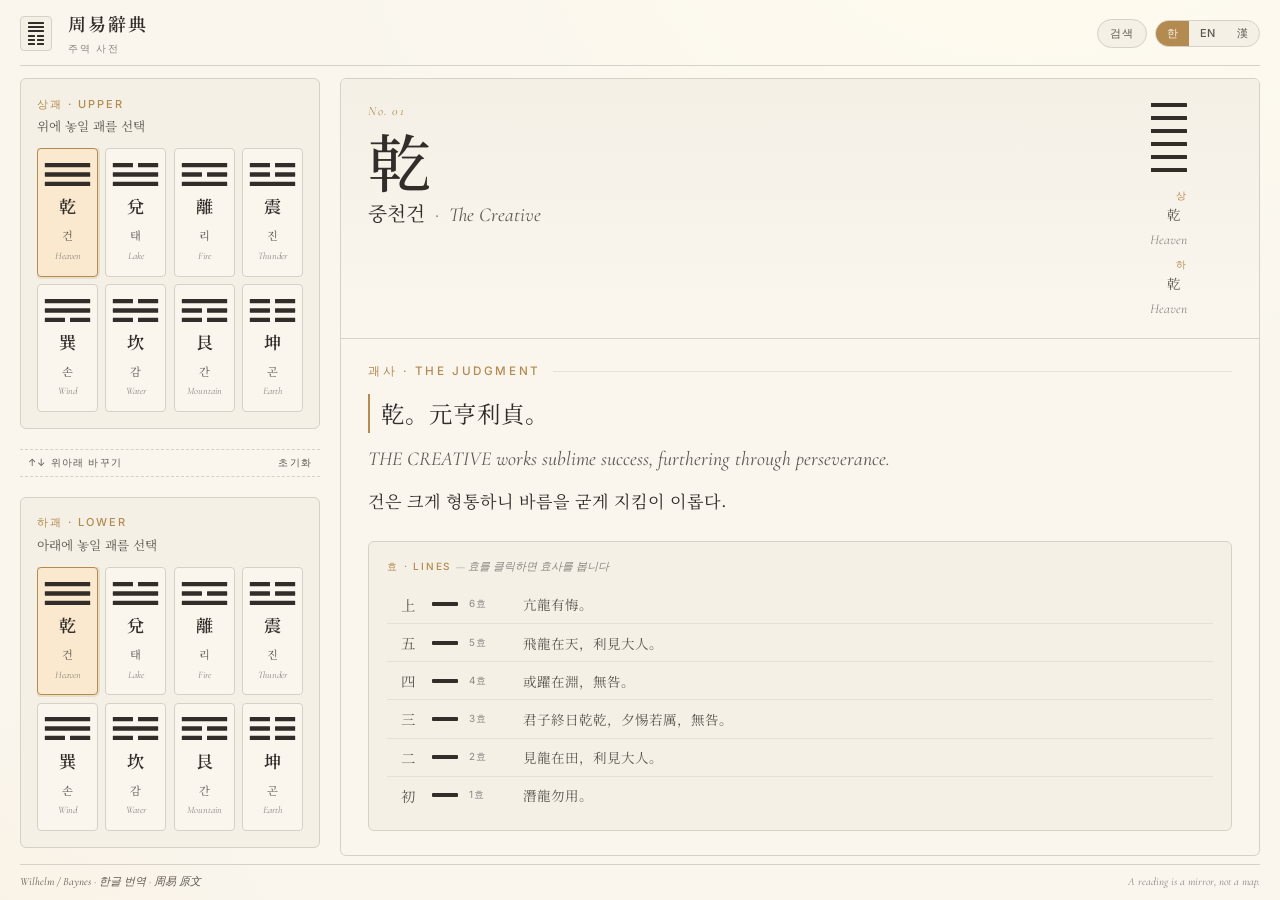
==== commit 92f69f6c: "Implement overflow handling and update gsz function Added overflow handling styles for various eleme" ====
--- a/index.html
+++ b/index.html
@@ -329,6 +329,23 @@
 .psub   { font-size: clamp(11px,1.4dvh,14px); margin-top: clamp(2px,0.4dvh,5px); margin-bottom: clamp(8px,1.4dvh,18px); }
 .pgrid  { gap: clamp(5px, 0.8dvh, 10px); flex: 1; grid-template-rows: repeat(2, 1fr); }
 .tcard  { height: 100%; justify-content: center; padding: clamp(6px,1dvh,14px) 5px; gap: clamp(4px,0.7dvh,10px); }
+
+
+/* ── overflow 방어 ── */
+.pgrid  { overflow: hidden; min-width: 0; }
+.tcard  { min-width: 0; overflow: hidden; }
+.picker { overflow: hidden; }
+
+/* 괘효사 패널 */
+.main   { overflow-x: hidden; }
+.detail { overflow-x: hidden; }
+.dhead  { overflow: hidden; }
+.dright { overflow: hidden; flex-shrink: 0; max-width: 45%; }
+.dbody  { overflow-x: hidden; }
+.passage { overflow-wrap: break-word; word-break: break-word; }
+.phan, .pen2, .pko { overflow-wrap: break-word; }
+.lrail  { overflow: hidden; }
+.lprev  { overflow: hidden; text-overflow: ellipsis; white-space: nowrap; }
 
 </style>
 <link rel="preconnect" href="https://fonts.googleapis.com">
@@ -547,18 +564,34 @@
 
 function gsz() {
   var w = window.innerWidth, h = window.innerHeight;
-  if (w < 768) {
-    return {c:34, ct:3, cg:3, hx:64, ht:5, hg2:6};
-  }
-  // 사이드바: (전체 - 헤더50 - 푸터45 - 바디패딩40 - 구분선44) / 2 - 피커헤더55
-  var perPicker = (h - 190) / 2 - 55;
-  var perRow    = Math.max(40, (perPicker - 8) / 2);
-  var c  = Math.min(70, Math.max(30, Math.round(perRow * 0.45)));
+  if (w < 768) return {c:32, ct:3, cg:3, hx:60, ht:5, hg2:6};
+
+  // ── 카드 너비 기반 최대 글리프 크기 ──
+  // CSS breakpoint에 따른 사이드바 너비 추정
+  var sideW = w >= 1200 ? 360 : 300;
+  // picker padding (clamp 12-22px; dvh 기준 중간값)
+  var padH = Math.min(22, Math.max(12, Math.round(h * 0.018)));
+  // grid gap (clamp 5-10px)
+  var gapPx = Math.min(10, Math.max(5, Math.round(h * 0.008)));
+  // card 가로 내부 여백 (좌우 합산 약 10px)
+  var colW = (sideW - padH * 2 - 3 * gapPx) / 4;
+  var maxFromW = Math.floor(colW - 12);   // 카드 내부 패딩 빼기
+
+  // ── 카드 높이 기반 최대 글리프 크기 ──
+  // (전체 높이 - 헤더 - 푸터 - body패딩 - 구분선) / 2 - 피커 헤더
+  var perPicker = (h - 195) / 2 - 58;
+  var perRow    = Math.max(36, (perPicker - gapPx) / 2);
+  var maxFromH  = Math.min(64, Math.max(28, Math.round(perRow * 0.44)));
+
+  // 너비·높이 중 작은 값 사용 (overflow 방지)
+  var c  = Math.min(maxFromW, maxFromH);
   var ct = Math.max(3, Math.round(c * 0.1));
   var cg = Math.max(3, Math.round(c * 0.11));
-  var hx = Math.min(120, Math.max(56, Math.round(h * 0.1)));
-  var ht = Math.max(5, Math.round(hx * 0.075));
-  var hg2= Math.max(5, Math.round(hx * 0.09));
+
+  // ── 육효 글리프 (detail 헤더 우측) ──
+  var hx  = Math.min(100, Math.max(54, Math.round(h * 0.09)));
+  var ht  = Math.max(5, Math.round(hx * 0.075));
+  var hg2 = Math.max(5, Math.round(hx * 0.09));
   return {c:c, ct:ct, cg:cg, hx:hx, ht:ht, hg2:hg2};
 }
 
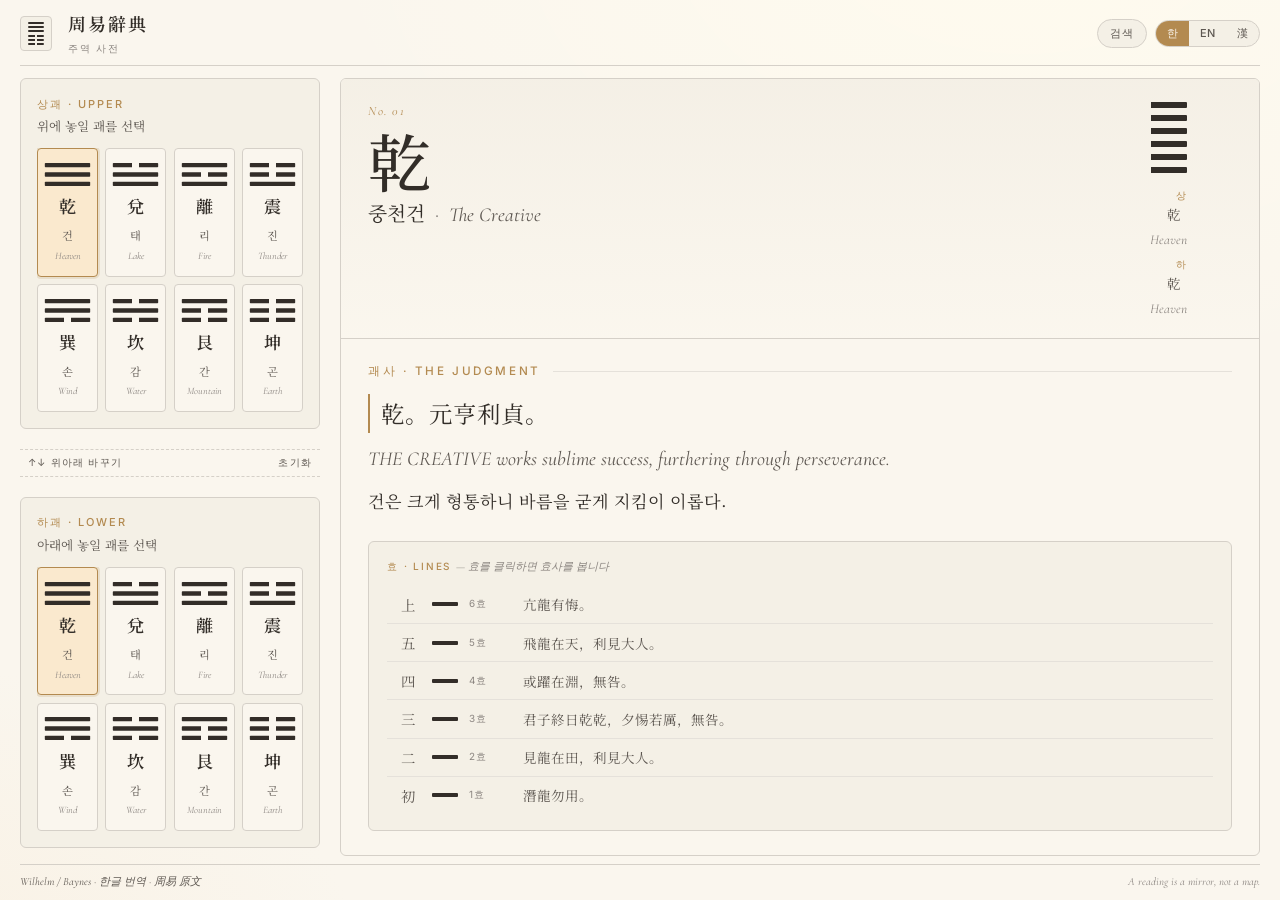
==== commit 23bdd2c3: "Enhance styles for table rows with gradients Added gradient styles for .tr and .hr classes." ====
--- a/index.html
+++ b/index.html
@@ -347,6 +347,25 @@
 .lrail  { overflow: hidden; }
 .lprev  { overflow: hidden; text-overflow: ellipsis; white-space: nowrap; }
 
+
+/* ── 효/괘 그림 라인 (gradient 방식 - 안정적 렌더링) ── */
+.tr, .hr {
+  border-radius: 1px;
+}
+.tr.yang, .hr.yang {
+  background: var(--ink);
+  border-radius: 1px;
+}
+.tr.yin, .hr.yin {
+  background: linear-gradient(
+    to right,
+    var(--ink) 0% 43%,
+    transparent 43% 57%,
+    var(--ink) 57% 100%
+  );
+}
+/* 기존 .bar 관련 규칙은 브랜드마크용으로만 남김 */
+
 </style>
 <link rel="preconnect" href="https://fonts.googleapis.com">
 <link rel="preconnect" href="https://fonts.gstatic.com" crossorigin>
@@ -393,14 +412,14 @@
 function tg(lines, sz, gap, th) {
   const vis = [...lines].reverse();
   return '<div class="tg" style="gap:'+gap+'px">' +
-    vis.map(v=>'<div class="tr" style="width:'+sz+'px;height:'+th+'px">'+(v?'<div class="bar s"></div>':'<div class="bar h"></div><div class="bar h"></div>')+'</div>').join('') + '</div>';
+    vis.map(v=>'<div class="tr '+(v?'yang':'yin')+'" style="width:'+sz+'px;height:'+th+'px"></div>').join('') + '</div>';
 }
 
 function hg(up, lo, sz, th, gap, act) {
   const stack = [...lo, ...up];
   const vis = stack.map((v,i)=>({v,i})).reverse();
   return '<div class="hg" style="gap:'+gap+'px">' +
-    vis.map(({v,i})=>'<div class="hr'+(i===act?' act':'')+'" style="width:'+sz+'px;height:'+th+'px">'+(v?'<div class="bar s"></div>':'<div class="bar h"></div><div class="bar h"></div>')+'</div>').join('') + '</div>';
+    vis.map(({v,i})=>'<div class="hr '+(v?'yang':'yin')+(i===act?' act':'')+'" style="width:'+sz+'px;height:'+th+'px"></div>').join('') + '</div>';
 }
 
 function passage(obj) {
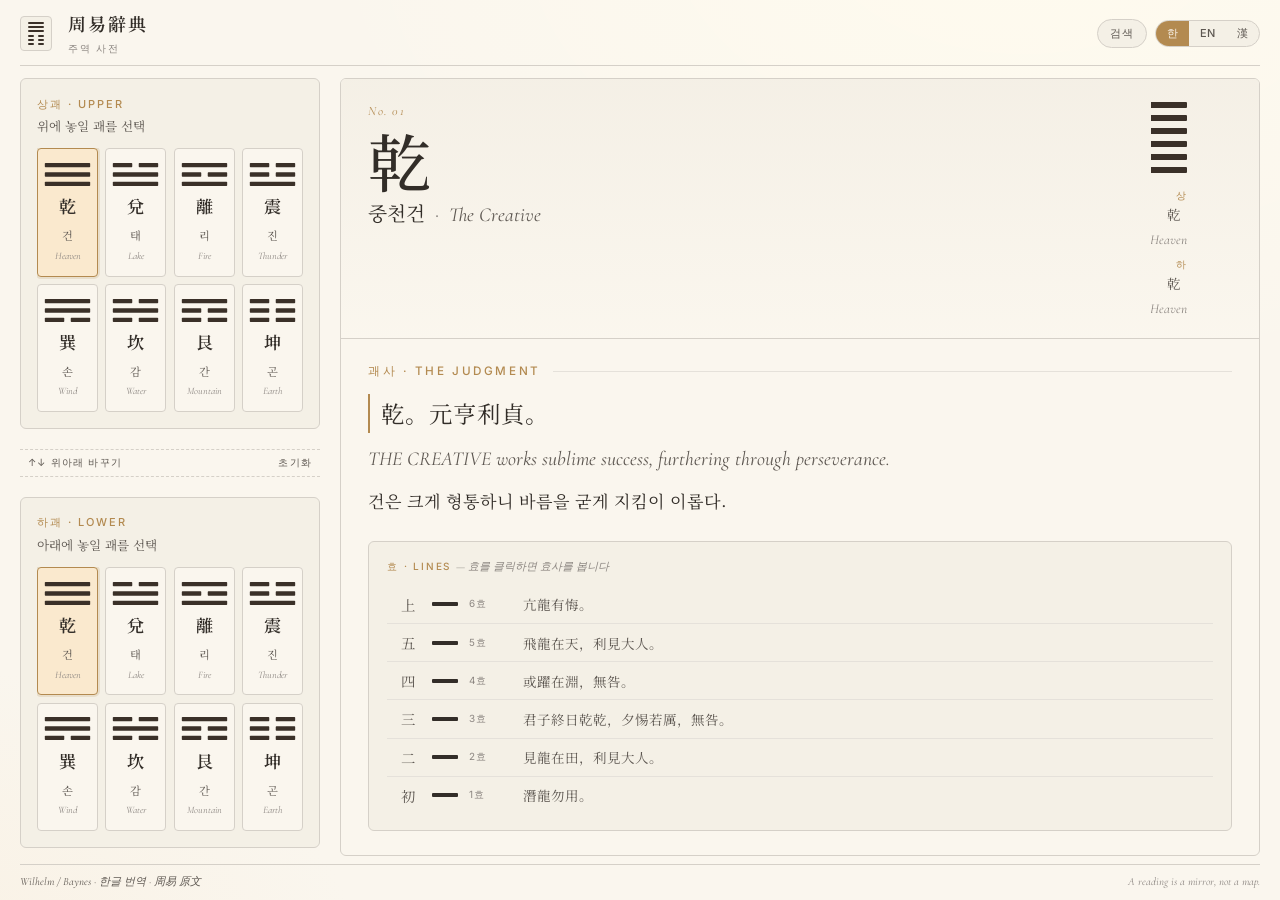
==== commit e0c2fa1c: "Refactor tg and hg functions for improved readability" ====
--- a/index.html
+++ b/index.html
@@ -411,15 +411,36 @@
 
 function tg(lines, sz, gap, th) {
   const vis = [...lines].reverse();
+  const half = Math.floor(sz * 0.43);
   return '<div class="tg" style="gap:'+gap+'px">' +
-    vis.map(v=>'<div class="tr '+(v?'yang':'yin')+'" style="width:'+sz+'px;height:'+th+'px"></div>').join('') + '</div>';
+    vis.map(v => {
+      if (v) {
+        return '<div class="tr" style="width:'+sz+'px;height:'+th+'px;background:#3a3028;border-radius:1px"></div>';
+      } else {
+        return '<div class="tr" style="width:'+sz+'px;height:'+th+'px;display:flex;justify-content:space-between">'
+          +'<div style="width:'+half+'px;height:100%;background:#3a3028;border-radius:1px"></div>'
+          +'<div style="width:'+half+'px;height:100%;background:#3a3028;border-radius:1px"></div>'
+          +'</div>';
+      }
+    }).join('') + '</div>';
 }
 
 function hg(up, lo, sz, th, gap, act) {
   const stack = [...lo, ...up];
   const vis = stack.map((v,i)=>({v,i})).reverse();
+  const half = Math.floor(sz * 0.43);
   return '<div class="hg" style="gap:'+gap+'px">' +
-    vis.map(({v,i})=>'<div class="hr '+(v?'yang':'yin')+(i===act?' act':'')+'" style="width:'+sz+'px;height:'+th+'px"></div>').join('') + '</div>';
+    vis.map(({v,i}) => {
+      const actCls = i===act ? ' act' : '';
+      if (v) {
+        return '<div class="hr'+actCls+'" style="width:'+sz+'px;height:'+th+'px;background:#3a3028;border-radius:1px"></div>';
+      } else {
+        return '<div class="hr'+actCls+'" style="width:'+sz+'px;height:'+th+'px;display:flex;justify-content:space-between">'
+          +'<div style="width:'+half+'px;height:100%;background:#3a3028;border-radius:1px"></div>'
+          +'<div style="width:'+half+'px;height:100%;background:#3a3028;border-radius:1px"></div>'
+          +'</div>';
+      }
+    }).join('') + '</div>';
 }
 
 function passage(obj) {
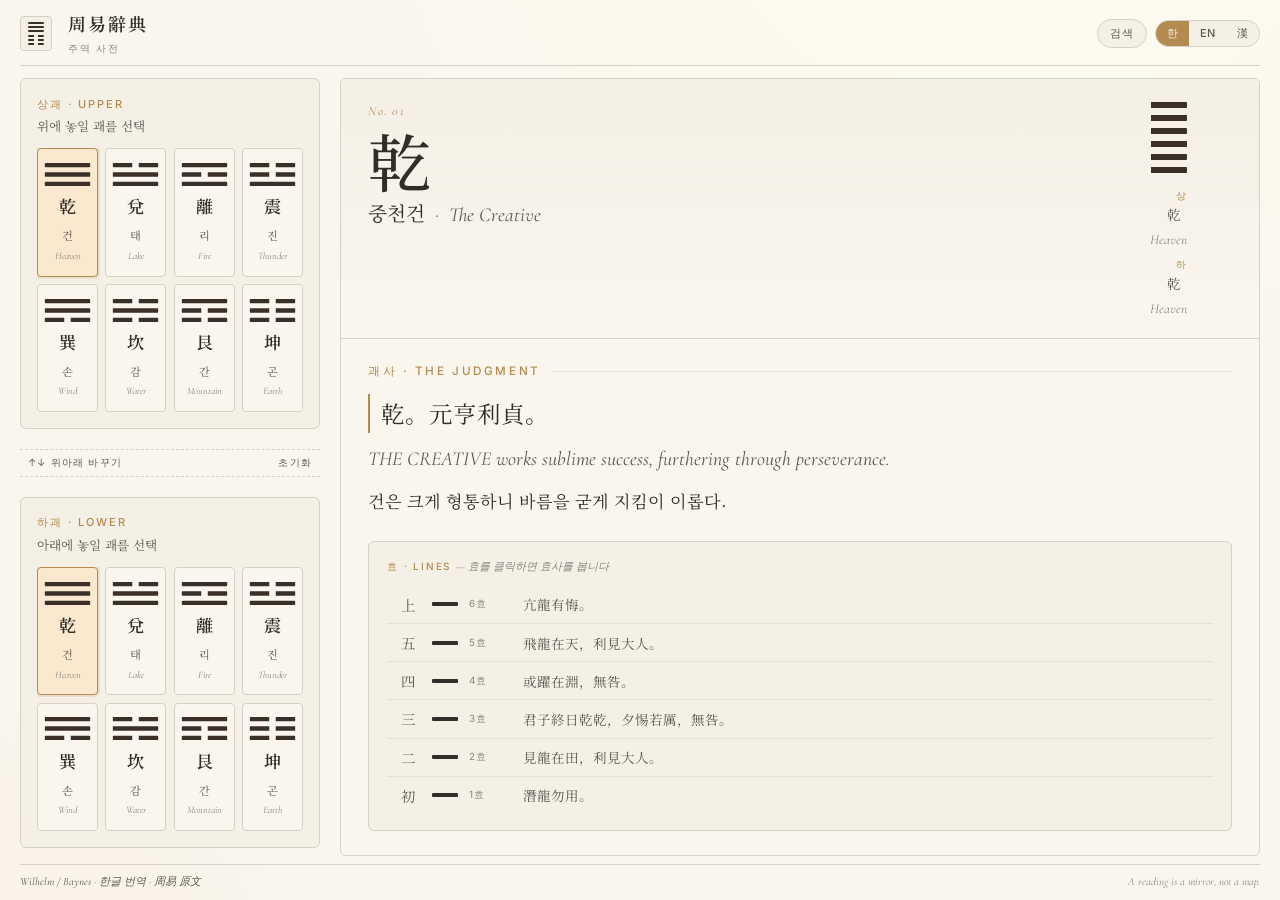
==== commit a8b574ee: "Refactor div elements to use absolute positioning" ====
--- a/index.html
+++ b/index.html
@@ -351,6 +351,7 @@
 /* ── 효/괘 그림 라인 (gradient 방식 - 안정적 렌더링) ── */
 .tr, .hr {
   border-radius: 1px;
+  position: relative;
 }
 .tr.yang, .hr.yang {
   background: var(--ink);
@@ -415,15 +416,18 @@
   return '<div class="tg" style="gap:'+gap+'px">' +
     vis.map(v => {
       if (v) {
+        // 양효: 단일 solid 바
         return '<div class="tr" style="width:'+sz+'px;height:'+th+'px;background:#3a3028;border-radius:1px"></div>';
       } else {
-        return '<div class="tr" style="width:'+sz+'px;height:'+th+'px;display:flex;justify-content:space-between">'
-          +'<div style="width:'+half+'px;height:100%;background:#3a3028;border-radius:1px"></div>'
-          +'<div style="width:'+half+'px;height:100%;background:#3a3028;border-radius:1px"></div>'
+        // 음효: absolute 포지셔닝으로 좌·우 반을 배치, 중간은 빈 공간
+        return '<div class="tr" style="width:'+sz+'px;height:'+th+'px;position:relative">'
+          +'<div style="position:absolute;left:0;top:0;bottom:0;width:'+half+'px;background:#3a3028;border-radius:1px 0 0 1px"></div>'
+          +'<div style="position:absolute;right:0;top:0;bottom:0;width:'+half+'px;background:#3a3028;border-radius:0 1px 1px 0"></div>'
           +'</div>';
       }
     }).join('') + '</div>';
 }
+
 
 function hg(up, lo, sz, th, gap, act) {
   const stack = [...lo, ...up];
@@ -433,15 +437,18 @@
     vis.map(({v,i}) => {
       const actCls = i===act ? ' act' : '';
       if (v) {
+        // 양효: 단일 solid 바
         return '<div class="hr'+actCls+'" style="width:'+sz+'px;height:'+th+'px;background:#3a3028;border-radius:1px"></div>';
       } else {
-        return '<div class="hr'+actCls+'" style="width:'+sz+'px;height:'+th+'px;display:flex;justify-content:space-between">'
-          +'<div style="width:'+half+'px;height:100%;background:#3a3028;border-radius:1px"></div>'
-          +'<div style="width:'+half+'px;height:100%;background:#3a3028;border-radius:1px"></div>'
+        // 음효: absolute 포지셔닝으로 좌·우 반 배치
+        return '<div class="hr'+actCls+'" style="width:'+sz+'px;height:'+th+'px;position:relative">'
+          +'<div style="position:absolute;left:0;top:0;bottom:0;width:'+half+'px;background:#3a3028;border-radius:1px 0 0 1px"></div>'
+          +'<div style="position:absolute;right:0;top:0;bottom:0;width:'+half+'px;background:#3a3028;border-radius:0 1px 1px 0"></div>'
           +'</div>';
       }
     }).join('') + '</div>';
 }
+
 
 function passage(obj) {
   return '<div class="passage">'
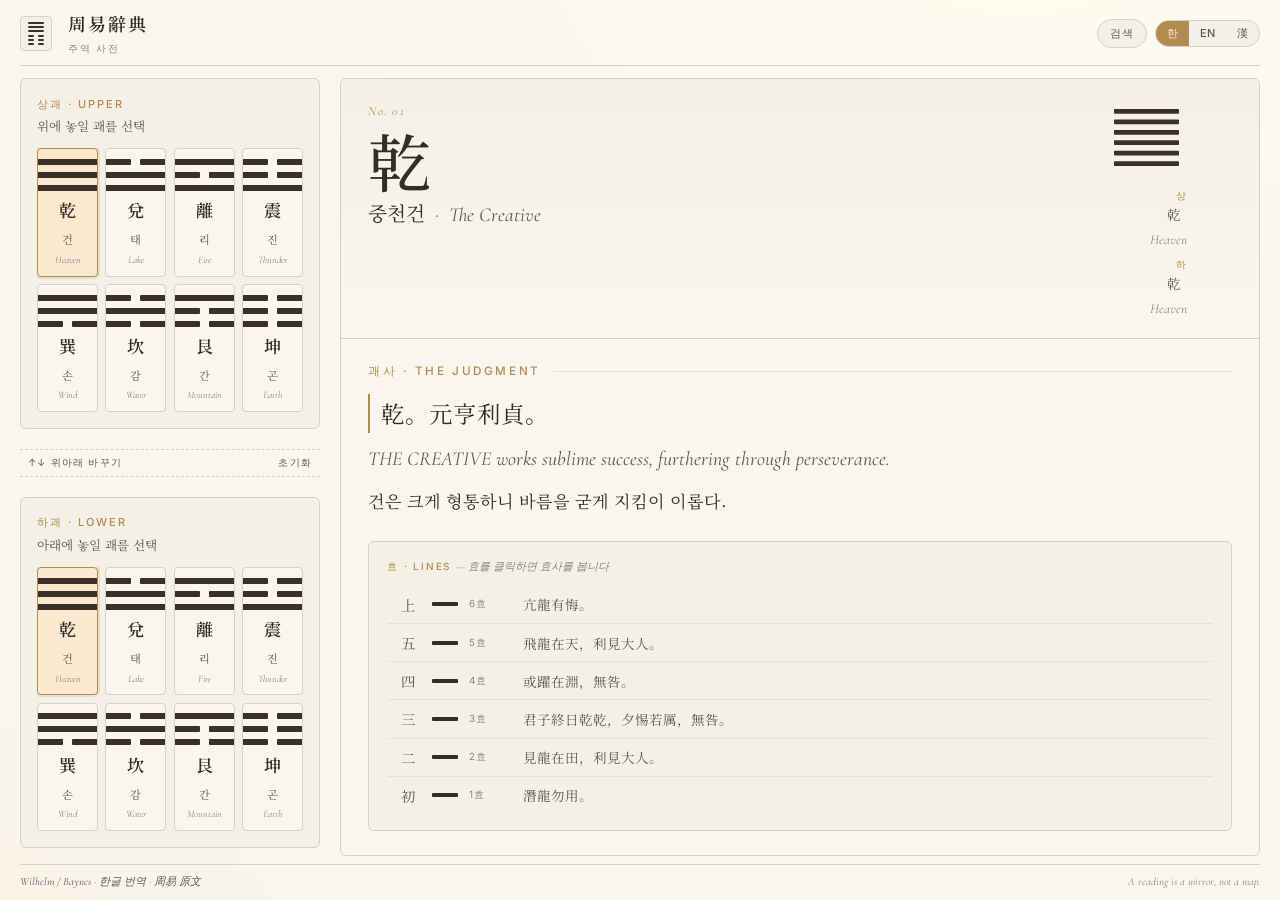
==== commit ffdd3dce: "Refactor tg and hg functions for clarity" ====
--- a/index.html
+++ b/index.html
@@ -340,7 +340,7 @@
 .main   { overflow-x: hidden; }
 .detail { overflow-x: hidden; }
 .dhead  { overflow: hidden; }
-.dright { overflow: hidden; flex-shrink: 0; max-width: 45%; }
+.dright { flex-shrink: 0; max-width: 45%; }
 .dbody  { overflow-x: hidden; }
 .passage { overflow-wrap: break-word; word-break: break-word; }
 .phan, .pen2, .pko { overflow-wrap: break-word; }
@@ -411,42 +411,45 @@
 function x(s){ return String(s).replace(/&/g,"&amp;").replace(/</g,"&lt;").replace(/>/g,"&gt;").replace(/"/g,"&quot;"); }
 
 function tg(lines, sz, gap, th) {
-  const vis = [...lines].reverse();
-  const half = Math.floor(sz * 0.43);
-  return '<div class="tg" style="gap:'+gap+'px">' +
-    vis.map(v => {
-      if (v) {
-        // 양효: 단일 solid 바
-        return '<div class="tr" style="width:'+sz+'px;height:'+th+'px;background:#3a3028;border-radius:1px"></div>';
-      } else {
-        // 음효: absolute 포지셔닝으로 좌·우 반을 배치, 중간은 빈 공간
-        return '<div class="tr" style="width:'+sz+'px;height:'+th+'px;position:relative">'
-          +'<div style="position:absolute;left:0;top:0;bottom:0;width:'+half+'px;background:#3a3028;border-radius:1px 0 0 1px"></div>'
-          +'<div style="position:absolute;right:0;top:0;bottom:0;width:'+half+'px;background:#3a3028;border-radius:0 1px 1px 0"></div>'
-          +'</div>';
-      }
-    }).join('') + '</div>';
+  var vis = lines.slice().reverse();
+  var half = Math.floor(sz * 0.43);
+  var H = 3*th + 2*gap;
+  var ink = '#3a3028';
+  var s = '';
+  vis.forEach(function(v, idx) {
+    var y = idx * (th + gap);
+    if (v) {
+      s += '<rect x="0" y="'+y+'" width="'+sz+'" height="'+th+'" fill="'+ink+'" rx="1"/>';
+    } else {
+      s += '<rect x="0" y="'+y+'" width="'+half+'" height="'+th+'" fill="'+ink+'" rx="1"/>';
+      s += '<rect x="'+(sz-half)+'" y="'+y+'" width="'+half+'" height="'+th+'" fill="'+ink+'" rx="1"/>';
+    }
+  });
+  return '<svg width="'+sz+'" height="'+H+'" viewBox="0 0 '+sz+' '+H+'" xmlns="http://www.w3.org/2000/svg" style="display:block">'+s+'</svg>';
 }
 
 
 function hg(up, lo, sz, th, gap, act) {
-  const stack = [...lo, ...up];
-  const vis = stack.map((v,i)=>({v,i})).reverse();
-  const half = Math.floor(sz * 0.43);
-  return '<div class="hg" style="gap:'+gap+'px">' +
-    vis.map(({v,i}) => {
-      const actCls = i===act ? ' act' : '';
-      if (v) {
-        // 양효: 단일 solid 바
-        return '<div class="hr'+actCls+'" style="width:'+sz+'px;height:'+th+'px;background:#3a3028;border-radius:1px"></div>';
-      } else {
-        // 음효: absolute 포지셔닝으로 좌·우 반 배치
-        return '<div class="hr'+actCls+'" style="width:'+sz+'px;height:'+th+'px;position:relative">'
-          +'<div style="position:absolute;left:0;top:0;bottom:0;width:'+half+'px;background:#3a3028;border-radius:1px 0 0 1px"></div>'
-          +'<div style="position:absolute;right:0;top:0;bottom:0;width:'+half+'px;background:#3a3028;border-radius:0 1px 1px 0"></div>'
-          +'</div>';
-      }
-    }).join('') + '</div>';
+  var stack = lo.concat(up);
+  var vis = stack.map(function(v,i){return {v:v,i:i};}).reverse();
+  var half = Math.floor(sz * 0.43);
+  var H = 6*th + 5*gap;
+  var ink = '#3a3028';
+  var gold = '#ede0c4';
+  var s = '';
+  vis.forEach(function(item, idx) {
+    var y = idx * (th + gap);
+    if (item.i === act) {
+      s += '<rect x="-10" y="'+(y-2)+'" width="'+(sz+20)+'" height="'+(th+4)+'" fill="'+gold+'" rx="2"/>';
+    }
+    if (item.v) {
+      s += '<rect x="0" y="'+y+'" width="'+sz+'" height="'+th+'" fill="'+ink+'" rx="1"/>';
+    } else {
+      s += '<rect x="0" y="'+y+'" width="'+half+'" height="'+th+'" fill="'+ink+'" rx="1"/>';
+      s += '<rect x="'+(sz-half)+'" y="'+y+'" width="'+half+'" height="'+th+'" fill="'+ink+'" rx="1"/>';
+    }
+  });
+  return '<svg width="'+sz+'" height="'+H+'" viewBox="-10 0 '+(sz+20)+' '+H+'" xmlns="http://www.w3.org/2000/svg" style="display:block;overflow:visible">'+s+'</svg>';
 }
 
 
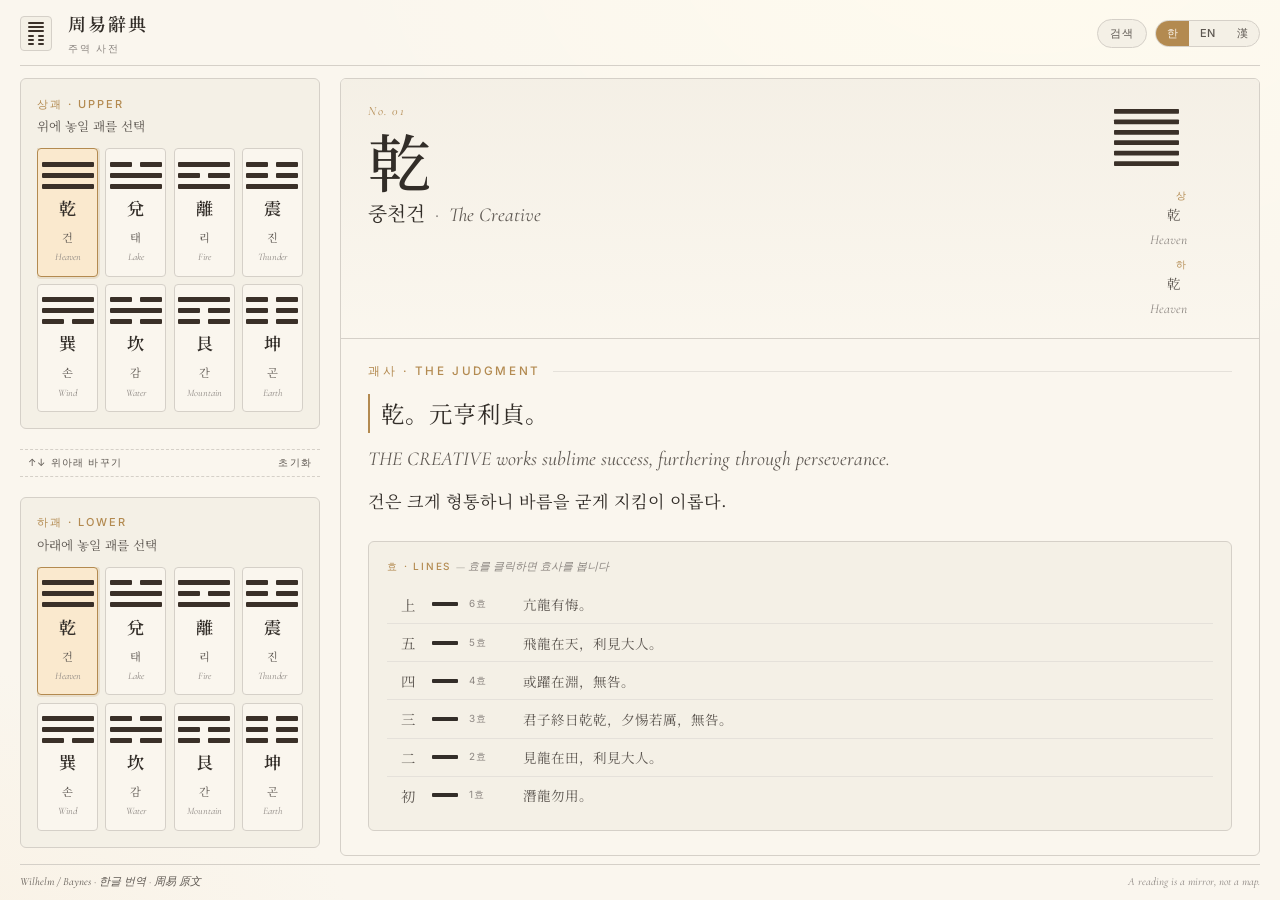
==== commit 6ae15a53: "Refactor tcard padding and gap properties" ====
--- a/index.html
+++ b/index.html
@@ -88,7 +88,7 @@
 .pey { font-family: var(--fU); font-size: 11px; letter-spacing: .18em; text-transform: uppercase; color: var(--gold); font-weight: 500; }
 .psub { font-family: var(--fS); font-size: 13px; color: var(--ink-soft); margin-top: 4px; margin-bottom: 16px; }
 .pgrid { display: grid; grid-template-columns: repeat(4, 1fr); gap: 8px; }
-.tcard { display: flex; flex-direction: column; align-items: center; gap: 8px; padding: 12px 6px 10px; background: var(--paper); border: 1px solid var(--rule); border-radius: 4px; cursor: pointer; transition: all .15s; font-family: inherit; }
+.tcard { display: flex; flex-direction: column; align-items: center; gap: 8px; padding: clamp(6px,1dvh,14px) clamp(10px,1.2dvh,18px); background: var(--paper); border: 1px solid var(--rule); border-radius: 4px; cursor: pointer; transition: all .15s; font-family: inherit; }
 .tcard:hover { border-color: var(--gold); transform: translateY(-1px); }
 .tcard.on { background: var(--sel); border-color: var(--gold); box-shadow: 0 0 0 2px oklch(0.66 0.09 75 / .18); }
 .than { font-family: var(--fS); font-size: 16px; font-weight: 600; color: var(--ink); }
@@ -225,7 +225,7 @@
   .picker { flex: 1; display: flex; flex-direction: column; padding: 12px 12px 10px; }
   .psub { font-size: 11px; margin-top: 2px; margin-bottom: 10px; }
   .pgrid { gap: 5px; }
-  .tcard { padding: 6px 3px 5px; gap: 4px; }
+  .tcard { padding: clamp(6px,1dvh,14px) clamp(10px,1.2dvh,18px); gap: 4px; }
   .than { font-size: 13px; }
   .tname { font-size: 9px; margin-top: 1px; }
   .ten { font-size: 9px; }
@@ -328,7 +328,7 @@
 .picker { padding: clamp(12px,1.8dvh,22px); }
 .psub   { font-size: clamp(11px,1.4dvh,14px); margin-top: clamp(2px,0.4dvh,5px); margin-bottom: clamp(8px,1.4dvh,18px); }
 .pgrid  { gap: clamp(5px, 0.8dvh, 10px); flex: 1; grid-template-rows: repeat(2, 1fr); }
-.tcard  { height: 100%; justify-content: center; padding: clamp(6px,1dvh,14px) 5px; gap: clamp(4px,0.7dvh,10px); }
+.tcard  { height: 100%; justify-content: center; padding: clamp(6px,1dvh,14px) clamp(10px,1.2dvh,18px); gap: clamp(4px,0.7dvh,10px); }
 
 
 /* ── overflow 방어 ── */
@@ -625,7 +625,7 @@
   var gapPx = Math.min(10, Math.max(5, Math.round(h * 0.008)));
   // card 가로 내부 여백 (좌우 합산 약 10px)
   var colW = (sideW - padH * 2 - 3 * gapPx) / 4;
-  var maxFromW = Math.floor(colW - 12);   // 카드 내부 패딩 빼기
+  var maxFromW = Math.floor(colW - 24);   // 카드 내부 패딩 빼기
 
   // ── 카드 높이 기반 최대 글리프 크기 ──
   // (전체 높이 - 헤더 - 푸터 - body패딩 - 구분선) / 2 - 피커 헤더
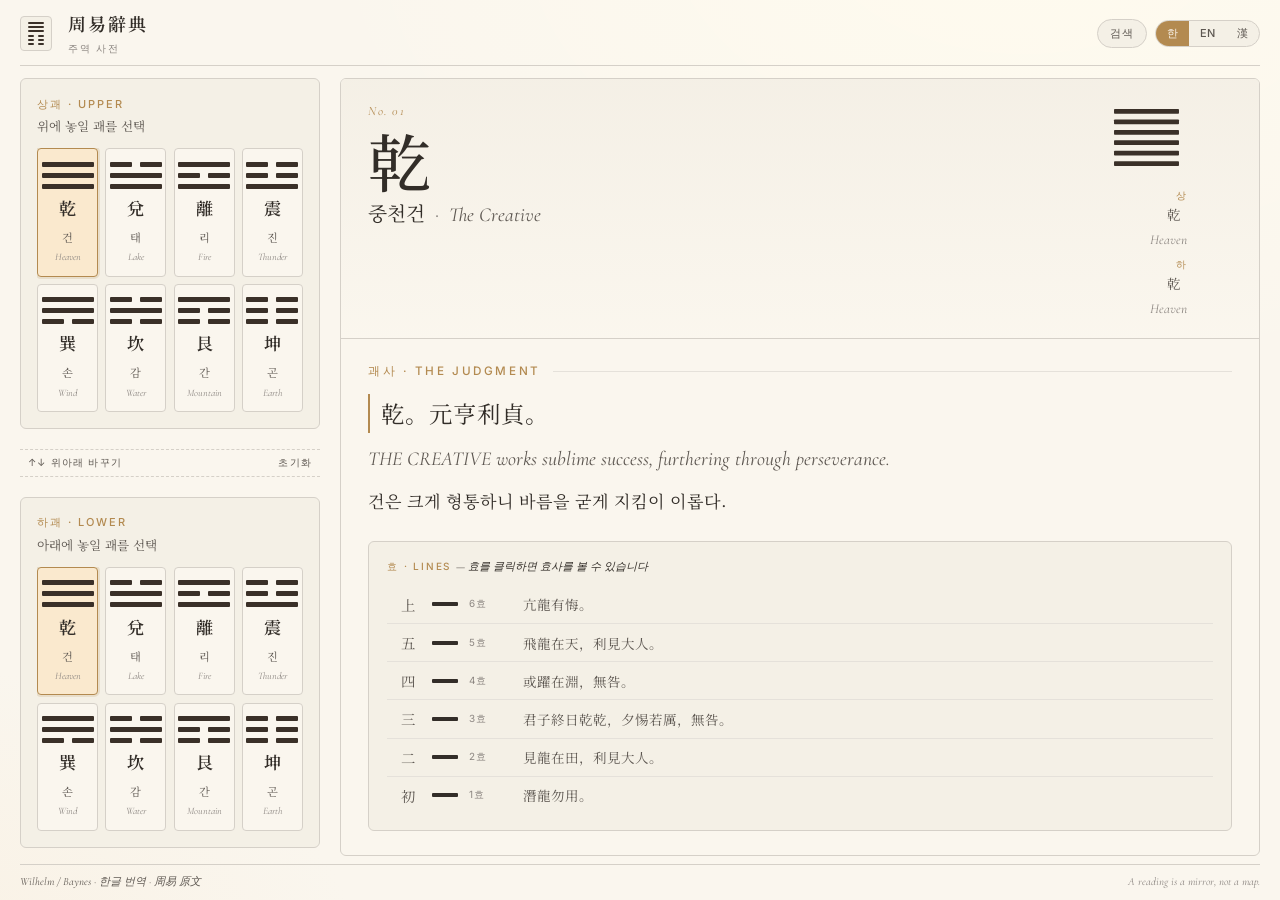
==== commit 80c61a25: "Fix color for hint text and update translations" ====
--- a/index.html
+++ b/index.html
@@ -150,7 +150,7 @@
 .lrail { background: var(--paper-2); border: 1px solid var(--rule); border-radius: 6px; padding: 20px 24px; }
 .lhead { display: flex; align-items: baseline; gap: 0; margin-bottom: 14px; }
 .ley { font-family: var(--fU); font-size: 11px; letter-spacing: .18em; text-transform: uppercase; color: var(--gold); font-weight: 500; }
-.lhint { font-family: var(--fE); font-style: italic; font-size: 12px; color: var(--ink-faint); font-weight: 400; letter-spacing: 0; text-transform: none; }
+.lhint { font-family: var(--fE); font-style: italic; font-size: 12px; color: var(--ink); font-weight: 400; letter-spacing: 0; text-transform: none; }
 .lhead2 { display: flex; align-items: center; justify-content: space-between; margin-bottom: 16px; }
 .backbtn { font-family: var(--fU); font-size: 11px; letter-spacing: .1em; color: var(--gold); background: none; border: 1px solid var(--gold-soft); border-radius: 999px; padding: 5px 14px; cursor: pointer; transition: all .15s; flex-shrink: 0; }
 .backbtn:hover { background: var(--gold-soft); color: var(--ink); }
@@ -401,7 +401,7 @@
 const NUMS = ["初","二","三","四","五","上"];
 
 const T = {
-  ko:{ul:"상괘 · UPPER",us:"위에 놓일 괘를 선택",ll:"하괘 · LOWER",ls:"아래에 놓일 괘를 선택",sw:"↑↓ 위아래 바꾸기",rs:"초기화",jl:"괘사 · THE JUDGMENT",el:"효 · LINES",eh:"— 효를 클릭하면 효사를 봅니다",se:"검색",sp:"괘명, 괘사, 효사 검색…",nr:"검색 결과 없음",st:"상괘와 하괘를 선택하세요",ss:"Select an upper and lower trigram to reveal the hexagram.",pu:"상",pd:"하",ln:i=>NUMS[i]+"효",le:i=>"효사 · "+NUMS[i]+"효",lc:i=>(i+1)+"효",jt:"괘사",cl:"닫기",bk:"← 효 목록으로"},
+  ko:{ul:"상괘 · UPPER",us:"위에 놓일 괘를 선택",ll:"하괘 · LOWER",ls:"아래에 놓일 괘를 선택",sw:"↑↓ 위아래 바꾸기",rs:"초기화",jl:"괘사 · THE JUDGMENT",el:"효 · LINES",eh:"— 효를 클릭하면 효사를 볼 수 있습니다",se:"검색",sp:"괘명, 괘사, 효사 검색…",nr:"검색 결과 없음",st:"상괘와 하괘를 선택하세요",ss:"Select an upper and lower trigram to reveal the hexagram.",pu:"상",pd:"하",ln:i=>NUMS[i]+"효",le:i=>"효사 · "+NUMS[i]+"효",lc:i=>(i+1)+"효",jt:"괘사",cl:"닫기",bk:"← 효 목록으로"},
   en:{ul:"UPPER TRIGRAM",us:"Select the upper trigram",ll:"LOWER TRIGRAM",ls:"Select the lower trigram",sw:"↑↓ Swap",rs:"Reset",jl:"THE JUDGMENT",el:"LINES",eh:"— Click a line to read its text",se:"Search",sp:"Search hexagrams, judgments, lines…",nr:"No results found",st:"Select upper and lower trigrams",ss:"Choose a trigram pair to reveal the hexagram.",pu:"U",pd:"L",ln:i=>"Line "+(i+1),le:i=>"LINE "+(i+1),lc:i=>"Line "+(i+1),jt:"Judgment",cl:"Close",bk:"← Back to lines"},
   zh:{ul:"上卦",us:"請選擇上卦",ll:"下卦",ls:"請選擇下卦",sw:"↑↓ 互換",rs:"重置",jl:"卦辭",el:"爻辭",eh:"— 點擊爻位查看爻辭",se:"搜索",sp:"搜索卦名、卦辭、爻辭…",nr:"無搜索結果",st:"請選擇上卦與下卦",ss:"選擇上下卦以顯示卦象。",pu:"上",pd:"下",ln:i=>NUMS[i]+"爻",le:i=>NUMS[i]+"爻",lc:i=>(i+1)+"爻",jt:"卦辭",cl:"關閉",bk:"← 返回爻列表"},
 };
